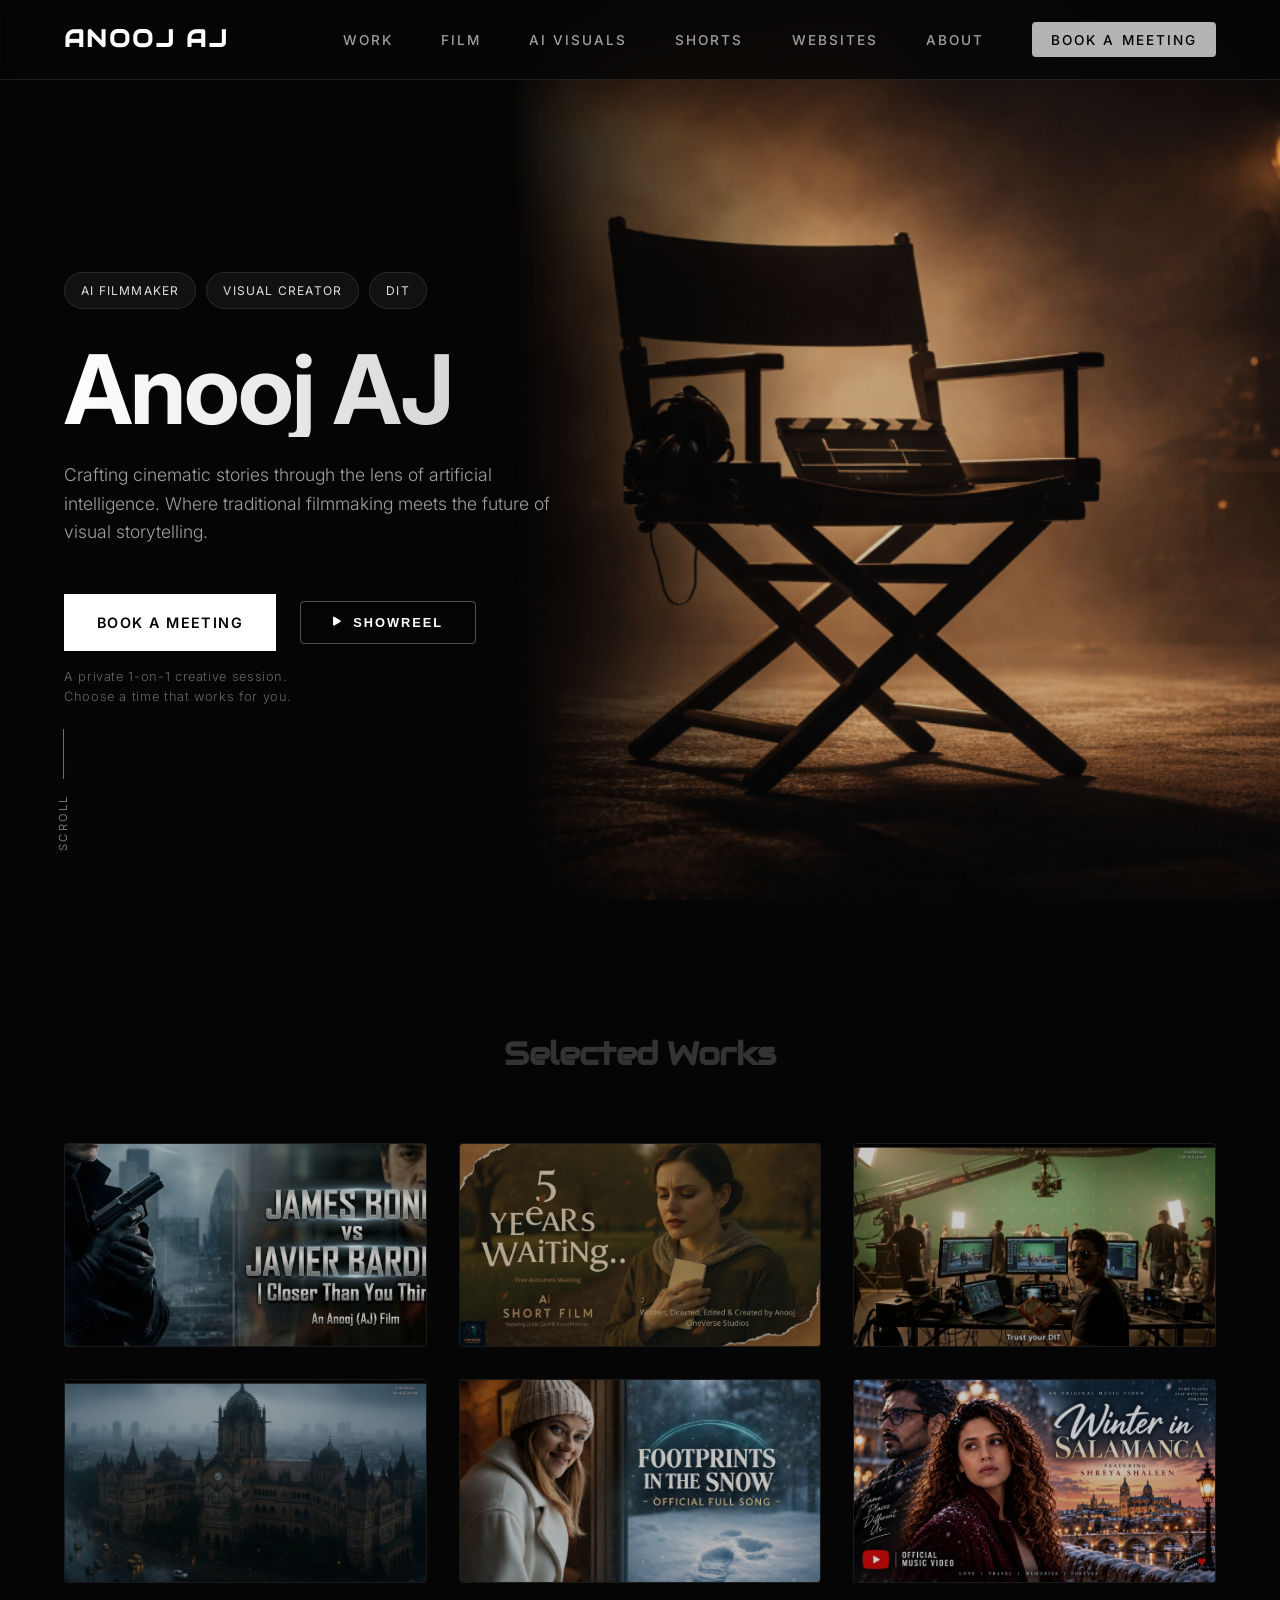
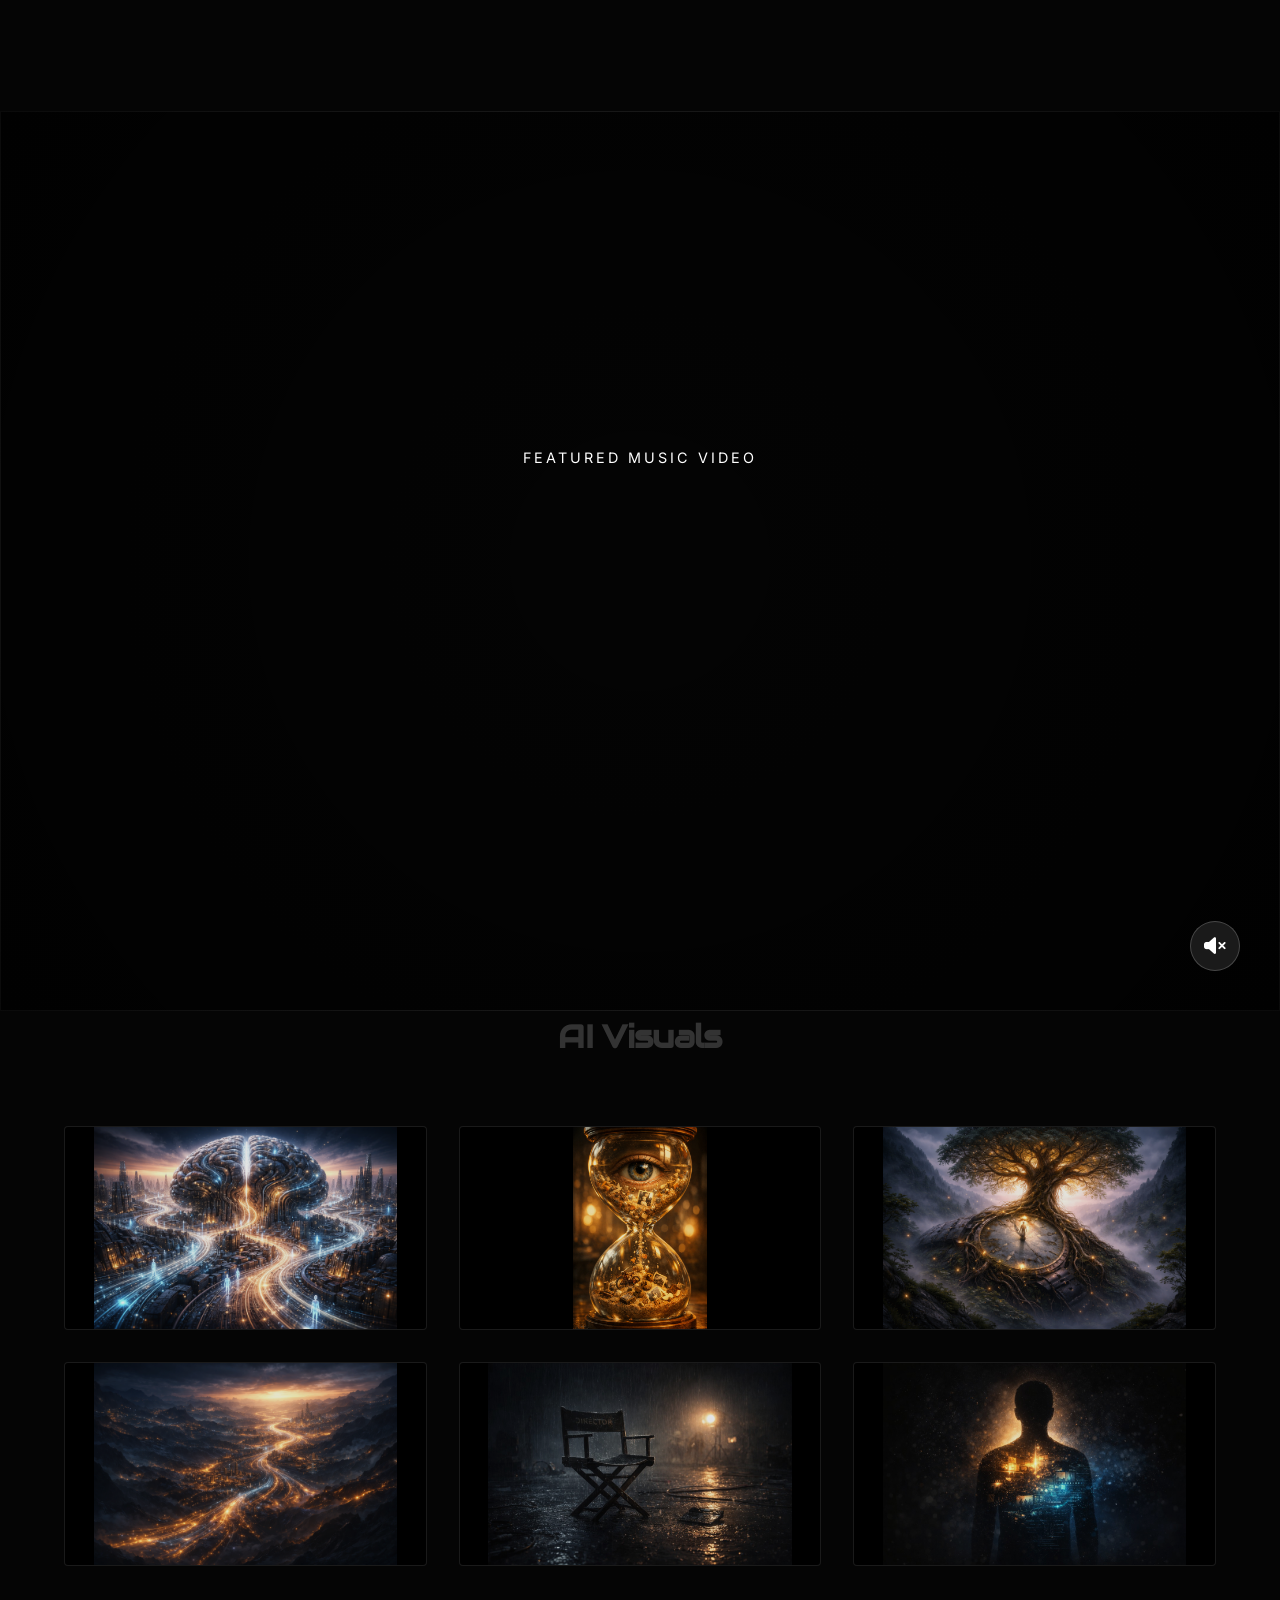
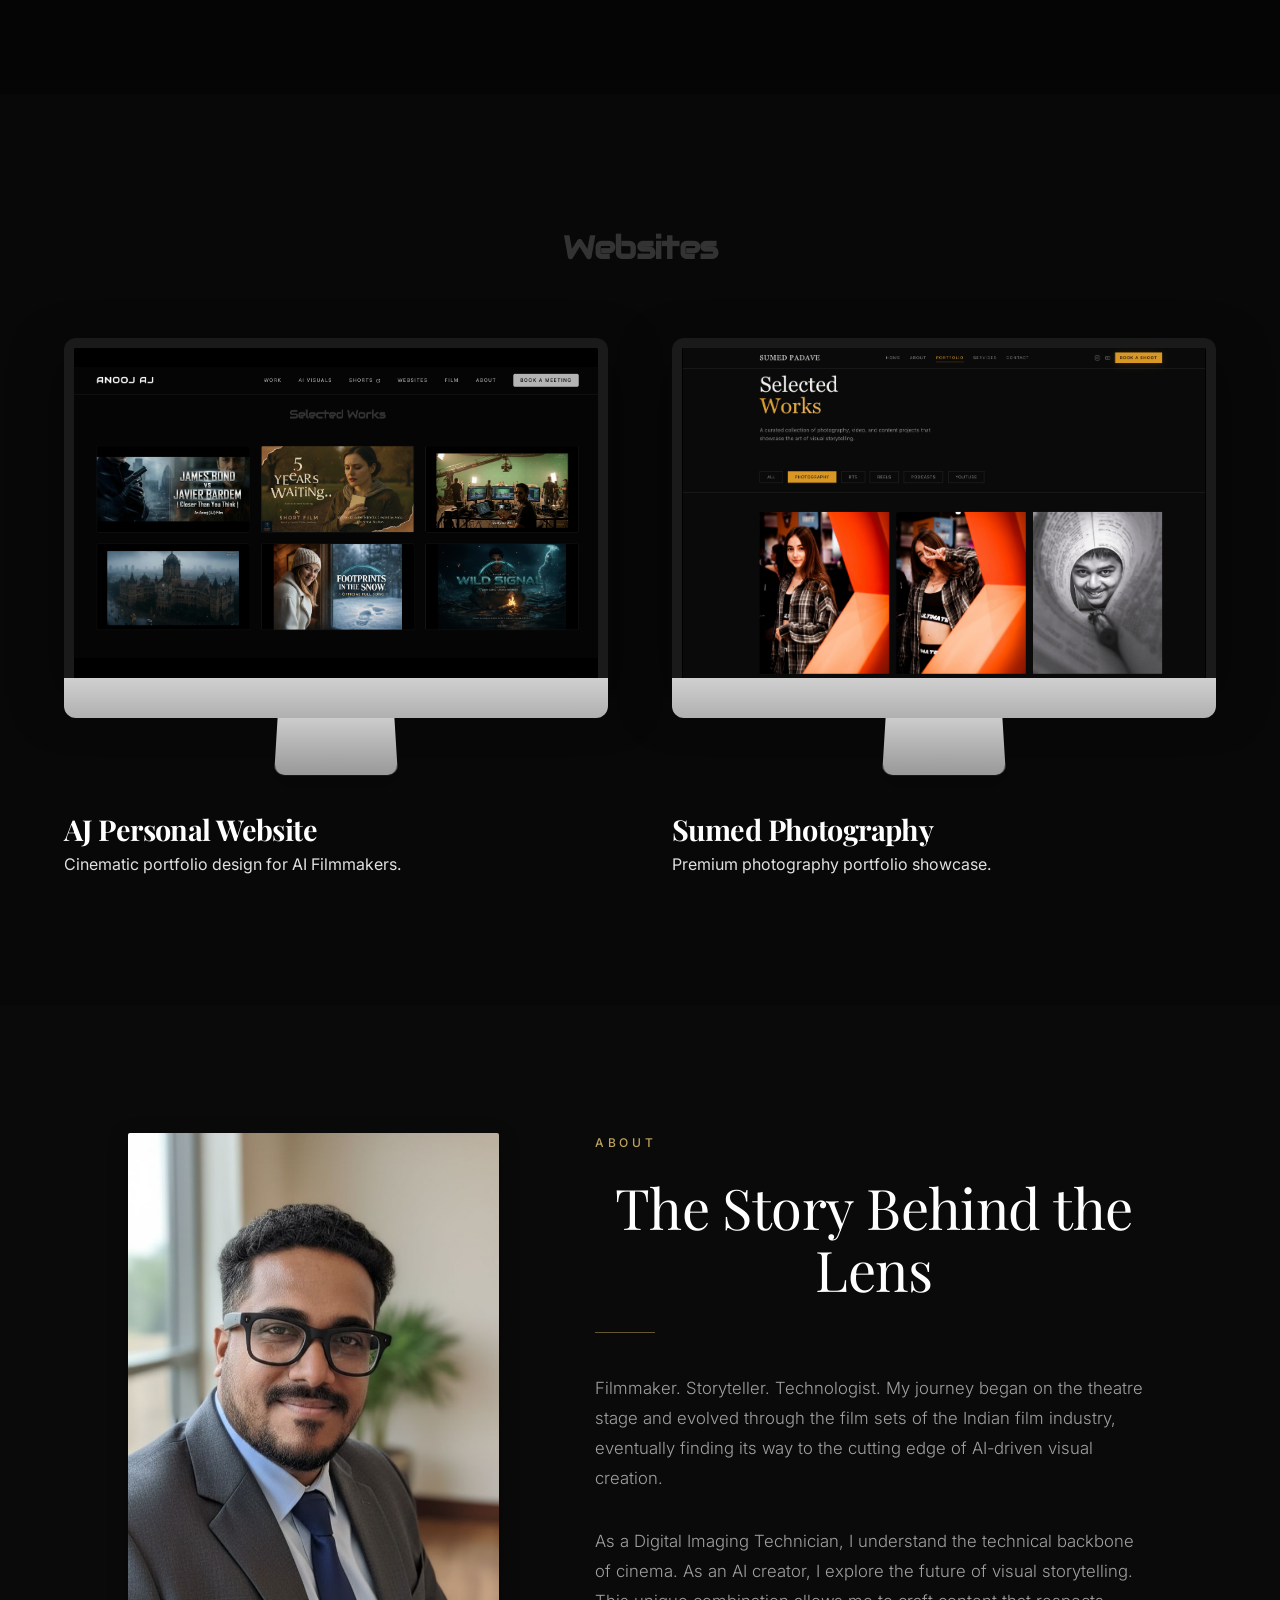
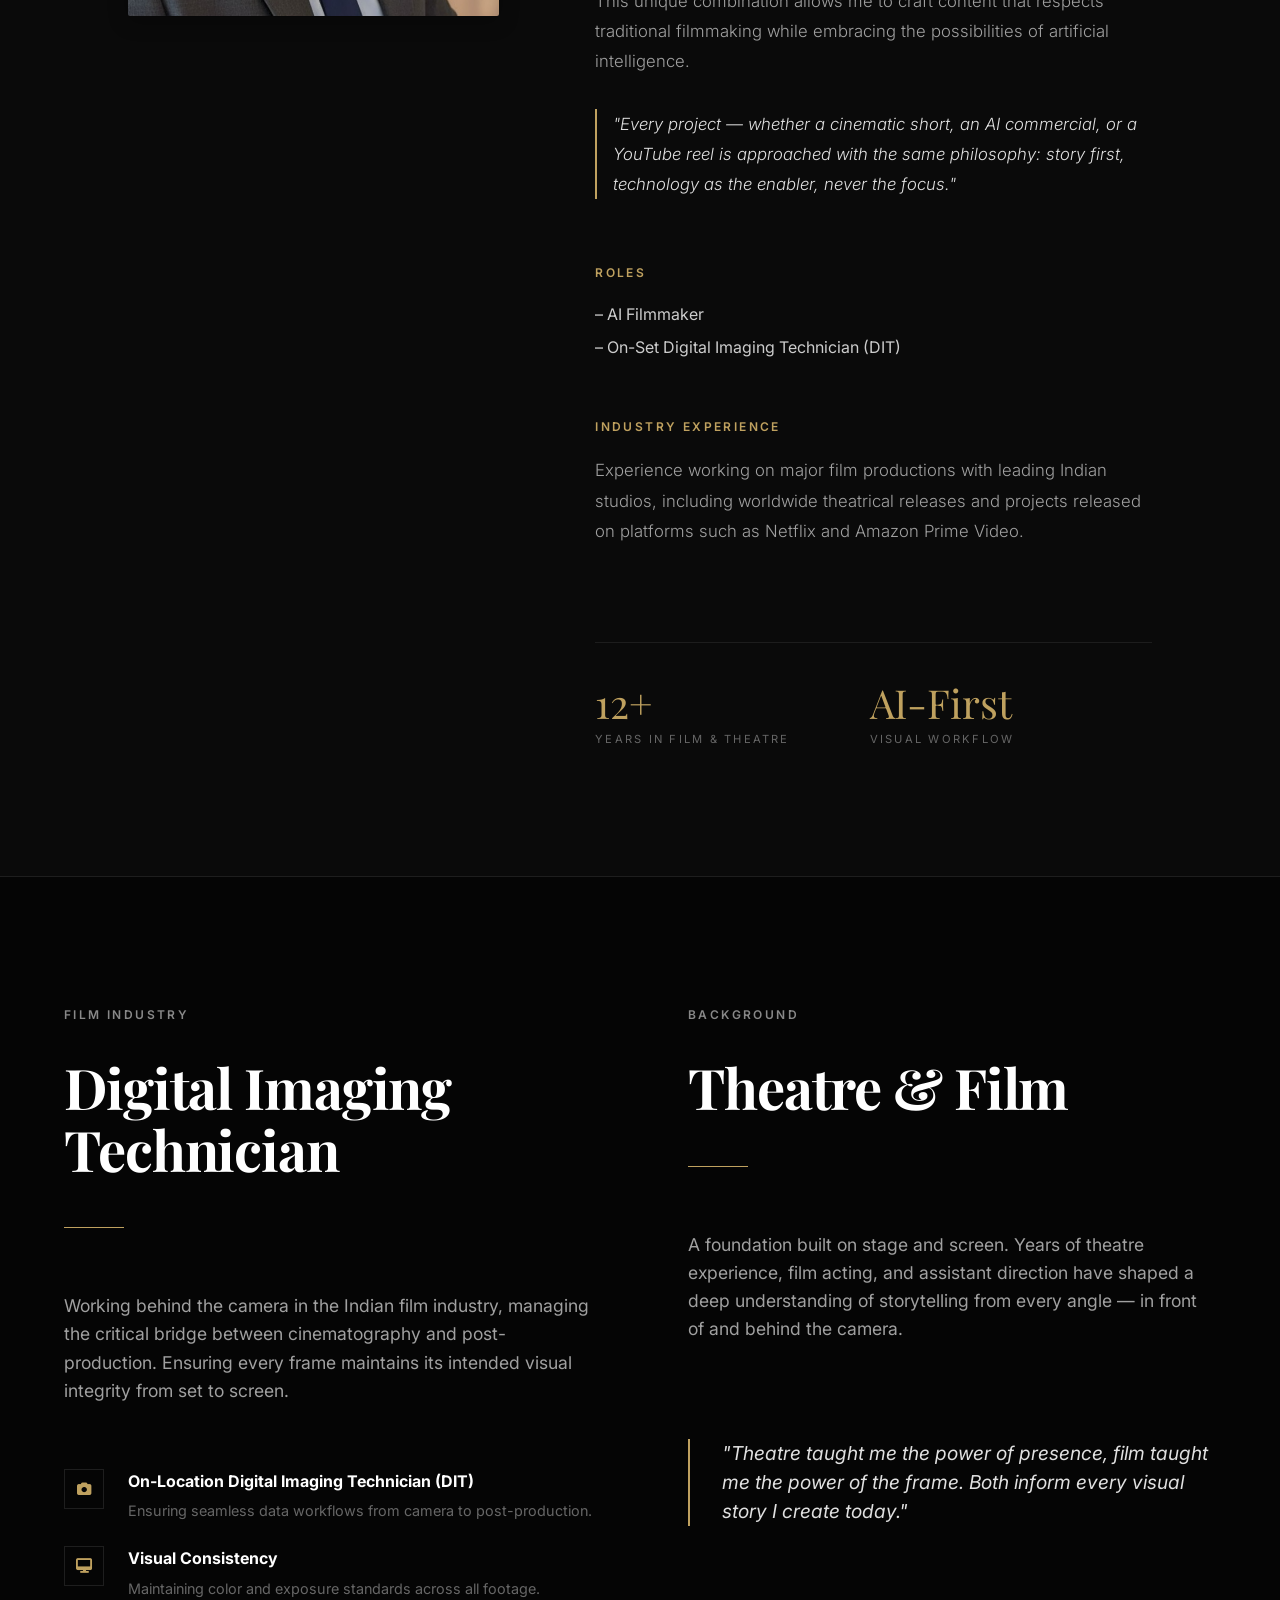
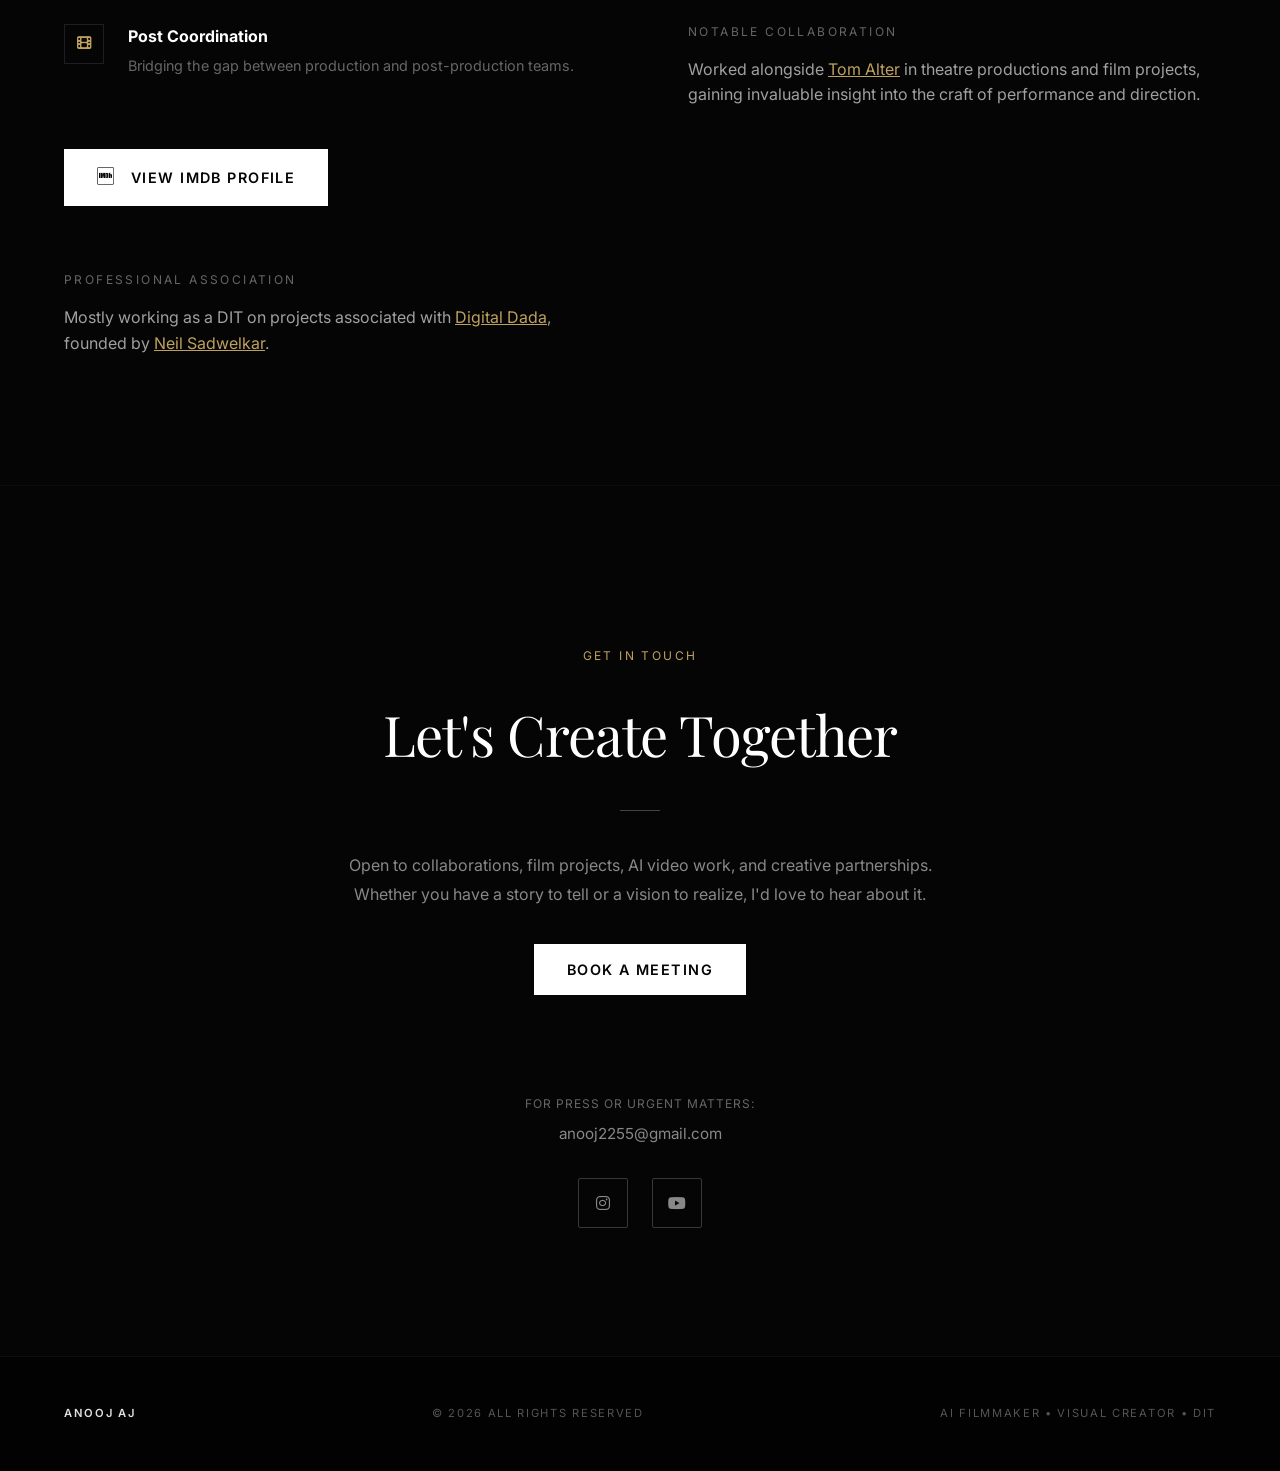
==== index.html @ bfff6eb6 "Update Selected Works: replace Wild Signal with Winter in Salamanca" ====
<!DOCTYPE html>
<html lang="en">

<head>
    <meta charset="UTF-8">
    <meta name="viewport" content="width=device-width, initial-scale=1.0">
    <title>Anooj AJ | AI Filmmaker & Visual Creator</title>
    <link rel="stylesheet" href="styles.css">
    <link rel="stylesheet" href="https://cdnjs.cloudflare.com/ajax/libs/font-awesome/6.4.0/css/all.min.css">
</head>

<body>

    <!-- Showreel Modal -->
    <div id="showreelModal" class="modal">
        <div class="modal-content">
            <button id="closeShowreel" class="close-modal"><i class="fas fa-times"></i> <span>Close
                    Showreel</span></button>
            <video id="showreelVideo" controls>
                <source src="Videos/showreel.mp4" type="video/mp4">
                Your browser does not support the video tag.
            </video>
        </div>
    </div>

    <!-- Footprints Project Modal -->
    <div id="projectModal" class="modal project-modal">
        <div class="modal-content project-content">
            <button id="closeProject" class="close-modal"><i class="fas fa-times"></i> Close</button>

            <div class="project-header">
                <span class="project-category">Music Video</span>
                <h2 class="project-title">Footprints in the Snow</h2>
                <div class="project-separator"></div>
            </div>

            <div class="project-media">
                <!-- Using image as placeholder for video per request design, or embed iframe if preferred. Using image + link for now -->
                <img src="images/footprints_snow.png" alt="Footprints in the Snow Scene" class="project-hero-img">
                <div class="play-overlay">
                    <!-- Visual cue only -->
                </div>
            </div>

            <div class="project-links">
                <a href="https://youtu.be/uBWm4JyG2CA?si=OTSIVcRlmGqZB-nl" target="_blank" class="watch-link">
                    Watch Full Song <i class="fas fa-external-link-alt"></i>
                </a>
            </div>
        </div>
    </div>

    <!-- AI Visuals Lightbox Modal -->
    <div id="lightboxModal" class="modal lightbox-modal">
        <button id="closeLightbox" class="close-modal type-lightbox"><i class="fas fa-times"></i> Close</button>
        <div class="modal-content lightbox-content">
            <img id="lightboxImage" src="" alt="Full Screen Visual">
            <div class="lightbox-caption">
                <h3 id="lightboxTitle"></h3>
                <p id="lightboxTagline"></p>
            </div>
        </div>
    </div>

    <!-- Calendar Modal -->
    <div id="calendarModal" class="modal calendar-modal-custom">
        <button id="closeCalendar" class="close-modal"><i class="fas fa-times"></i></button>
        <div class="modal-content">
            <div class="booking-card">
                <header class="booking-header">
                    <h1>Secure Your Slot</h1>
                    <p>Private 1-on-1 Creative Session</p>
                </header>

                <div class="calendar-wrapper-custom">
                    <div class="calendar-controls">
                        <button class="nav-btn" id="prevMonth"><i class="fas fa-chevron-left"></i></button>
                        <span class="current-month" id="monthDisplay">January 2026</span>
                        <button class="nav-btn" id="nextMonth"><i class="fas fa-chevron-right"></i></button>
                    </div>

                    <div class="calendar-grid-custom" id="calendarGrid">
                        <!-- Weekdays -->
                        <div class="weekday">Mo</div>
                        <div class="weekday">Tu</div>
                        <div class="weekday">We</div>
                        <div class="weekday">Th</div>
                        <div class="weekday">Fr</div>
                        <div class="weekday">Sa</div>
                        <div class="weekday">Su</div>
                        <!-- Days injected by JS -->
                    </div>
                </div>

                <div class="time-slots-section" id="timeSlotsSection" style="display: none;">
                    <span class="section-label" id="selectedDateLabel">Select Time</span>
                    <div class="time-grid" id="timeGrid">
                        <!-- Time slots injected by JS -->
                    </div>
                </div>

                <div class="user-info-section" id="userInfoSection" style="display: none;">
                    <span class="section-label">Your Details</span>
                    <div class="input-group">
                        <input type="text" id="userName" placeholder="Your Name" required>
                    </div>
                    <div class="input-group">
                        <input type="email" id="userEmail" placeholder="your@email.com" required>
                    </div>
                </div>

                <div class="booking-action-container">
                    <button class="btn btn-primary btn-book" id="bookBtn" disabled>Confirm Booking</button>
                </div>
            </div>
        </div>
    </div>

    <nav class="navbar">
        <div class="container nav-container">
            <a href="#" class="logo">Anooj AJ</a>

            <!-- Hamburger Menu Button -->
            <button class="mobile-menu-btn" id="menuToggle" aria-label="Toggle Menu">
                <span class="bar"></span>
                <span class="bar"></span>
                <span class="bar"></span>
            </button>

            <ul class="nav-links">
                <li><a href="#work">Work</a></li>
                <li><a href="#film">Film</a></li>
                <li><a href="#ai-visuals">AI Visuals</a></li>
                <li><a href="https://www.youtube.com/@CineVerseStudiosAI/shorts" target="_blank">Shorts</a></li>
                <li><a href="#websites">Websites</a></li>
                <li><a href="#about">About</a></li>
                <li><a href="#" class="nav-btn-cta open-calendar-btn">Book a Meeting</a></li>
            </ul>
        </div>
    </nav>

    <!-- Hero Section -->
    <header class="hero">
        <div class="hero-bg">
            <img src="images/hero_chair.png" alt="Director Chair Cinematic Background">
        </div>

        <div class="hero-content">
            <div class="hero-subtitle-badges">
                <span class="badge">AI Filmmaker</span>
                <span class="badge">Visual Creator</span>
                <span class="badge">DIT</span>
            </div>
            <h1>Anooj AJ</h1>
            <p class="hero-desc">
                Crafting cinematic stories through the lens of artificial intelligence. Where traditional filmmaking
                meets the future of visual storytelling.
            </p>
            <div class="hero-btns">
                <a href="#" class="btn btn-primary open-calendar-btn">Book a
                    Meeting</a>
                <button id="openShowreel" class="btn btn-secondary">
                    <i class="fas fa-play" style="margin-right: 10px; font-size: 0.8em;"></i> Showreel
                </button>
            </div>
            <p class="booking-helper-text"
                style="color: #666; font-size: 0.8rem; margin-top: 1rem; letter-spacing: 0.05em; font-weight: 300;">
                A private 1-on-1 creative session.<br>
                Choose a time that works for you.
            </p>
        </div>

        <div class="scroll-indicator">
            <span class="scroll-text">Scroll</span>
            <div class="scroll-line"></div>
        </div>
    </header>

    <!-- Work Grid -->
    <section id="work" class="work-section">
        <h2 class="section-title">Selected Works</h2>
        <div class="work-grid">

            <!-- 1. Closer Than You Think -->
            <a href="https://youtu.be/R3n2qB_zrmk?si=YvZLu5_EpXFwoEv1" target="_blank" class="grid-item">
                <img src="images/bond_short_film.png" alt="James Bond vs Javier Bardem">
                <div class="grid-overlay">
                    <i class="fas fa-play fa-2x"></i>
                    <p class="grid-tagline">"A rivalry closer than fiction."</p>
                </div>
            </a>

            <!-- 2. 5 Years Waiting -->
            <a href="https://youtu.be/TOqY8mjYrAI?si=lHnMb8kwEkUnXzoS" target="_blank" class="grid-item">
                <img src="images/five_autumns.jpg" alt="5 Years Waiting">
                <div class="grid-overlay">
                    <i class="fas fa-play fa-2x"></i>
                    <p class="grid-tagline">"Some letters arrive too late."</p>
                </div>
            </a>

            <!-- 3. Trust Your DIT -->
            <a href="https://youtu.be/1Nnyn8UItF8?si=SJRx9yOaDsI9TfzB" target="_blank" class="grid-item">
                <img src="images/dit_awareness.png" alt="Trust Your DIT">
                <div class="grid-overlay">
                    <i class="fas fa-play fa-2x"></i>
                    <p class="grid-tagline">"Where every frame is trusted."</p>
                </div>
            </a>

            <!-- 4. Mumbai Monsoon -->
            <a href="https://youtu.be/c0WUopuC9hA?si=8CZUg_1Ba8T7Bhla" target="_blank" class="grid-item">
                <img src="images/mumbai_monsoon.png" alt="Mumbai Monsoon">
                <div class="grid-overlay">
                    <i class="fas fa-play fa-2x"></i>
                    <p class="grid-tagline">"A city that breathes cinema."</p>
                </div>
            </a>

            <!-- 5. Footprints in the Snow -->
            <a href="https://youtu.be/uBWm4JyG2CA?si=zDPwQgaXnJgGZ0bp" target="_blank" class="grid-item">
                <img src="images/footprints_snow.png" alt="Footprints in the Snow">
                <div class="grid-overlay">
                    <i class="fas fa-play fa-2x"></i>
                    <p class="grid-tagline">"Every step leaves a memory."</p>
                </div>
            </a>

            <!-- 6. Winter in Salamanca -->
            <a href="https://youtu.be/gxr7YxcSzsc?si=rDpOYxlLlaGkEPwh" target="_blank" class="grid-item">
                <img src="images/New_Winter%20In%20salamanca_Project.png" alt="Winter in Salamanca">
                <div class="grid-overlay">
                    <i class="fas fa-play fa-2x"></i>
                    <p class="grid-tagline">"Some places stay with you forever."</p>
                </div>
            </a>

        </div>
        </div>
    </section>

    <!-- Film Section -->
    <section id="film" class="film-section">
        <video autoplay muted playsinline class="film-bg-video" id="filmBgVideo">
            <source src="Videos/footprints.mp4" type="video/mp4">
        </video>
        <div class="film-overlay"></div>

        <!-- Continue Button for 10s Pause -->
        <button id="videoContinueBtn" class="video-continue-btn">
            Click to Continue <i class="fas fa-play" style="margin-left: 10px;"></i>
        </button>

        <!-- Full Section Clickable Link -->
        <a href="https://youtu.be/uBWm4JyG2CA?si=NEEuZLUuv4FbaDie" target="_blank" class="film-click-overlay"
            id="filmClickOverlay" aria-label="Watch Full Song"></a>

        <!-- Audio Toggle Button -->
        <button id="filmAudioToggle" class="video-audio-toggle" aria-label="Toggle Audio">
            <i class="fas fa-volume-mute"></i>
        </button>

        <div class="container film-content">
            <span class="film-subtitle">Featured Music Video</span>
            <h2>Footprints in the Snow</h2>
            <a href="https://youtu.be/uBWm4JyG2CA?si=NEEuZLUuv4FbaDie" target="_blank" class="btn btn-primary">
                <i class="fas fa-external-link-alt" style="margin-right: 10px;"></i> Watch Full Song
            </a>
        </div>
    </section>

    <!-- AI Visuals Section -->
    <section id="ai-visuals" class="work-section" style="padding-top: 0;">
        <h2 class="section-title">AI Visuals</h2>
        <div class="work-grid">
            <div class="grid-item ai-visual-item" data-src="images/AI VISUALS /01-ai-visual.jpg"
                data-title="Neural Dreams" data-tagline="Where thought becomes a city.">
                <img src="images/AI VISUALS /01-ai-visual.jpg" alt="AI Visual Art 1">
                <div class="ai-overlay">
                    <h3>Neural Dreams</h3>
                    <p>Where thought becomes a city.</p>
                </div>
            </div>
            <div class="grid-item ai-visual-item" data-src="images/AI VISUALS /02-ai-visual.jpg"
                data-title="Synthetic Horizons" data-tagline="Time is always watching.">
                <img src="images/AI VISUALS /02-ai-visual.jpg" alt="AI Visual Art 2">
                <div class="ai-overlay">
                    <h3>Synthetic Horizons</h3>
                    <p>Time is always watching.</p>
                </div>
            </div>
            <div class="grid-item ai-visual-item" data-src="images/AI VISUALS /03-ai-visual.jpg" data-title="Cyber Noir"
                data-tagline="Roots deeper than time.">
                <img src="images/AI VISUALS /03-ai-visual.jpg" alt="AI Visual Art 3">
                <div class="ai-overlay">
                    <h3>Cyber Noir</h3>
                    <p>Roots deeper than time.</p>
                </div>
            </div>
            <div class="grid-item ai-visual-item" data-src="images/AI VISUALS /04-ai-visual.jpg"
                data-title="Algorithmic Soul" data-tagline="Every journey leaves light behind.">
                <img src="images/AI VISUALS /04-ai-visual.jpg" alt="AI Visual Art 4">
                <div class="ai-overlay">
                    <h3>Algorithmic Soul</h3>
                    <p>Every journey leaves light behind.</p>
                </div>
            </div>
            <div class="grid-item ai-visual-item" data-src="images/AI VISUALS /05-ai-visual.jpg"
                data-title="Between Takes" data-tagline="Not abandoned — just waiting.">
                <img src="images/AI VISUALS /05-ai-visual.jpg" alt="AI Visual Art 5">
                <div class="ai-overlay">
                    <h3>Between Takes</h3>
                    <p>Not abandoned — just waiting.</p>
                </div>
            </div>
            <div class="grid-item ai-visual-item" data-src="images/AI VISUALS /06-ai-visual.jpg"
                data-title="Where Stories Are Born" data-tagline="Where human emotion meets artificial intelligence.">
                <img src="images/AI VISUALS /06-ai-visual.jpg" alt="AI Visual Art 6">
                <div class="ai-overlay">
                    <h3>Where Stories Are Born</h3>
                    <p>Where human emotion meets artificial intelligence.</p>
                </div>
            </div>
        </div>
    </section>

    <!-- Websites Section -->
    <section id="websites" class="websites-section">
        <h2 class="section-title">Websites</h2>
        <div class="container websites-container">
            <!-- Website 1: AJ Personal Website -->
            <div class="website-card">
                <div class="imac-wrapper">
                    <div class="imac-screen">
                        <div class="imac-content-slider" id="slider1">
                            <div class="imac-slide"><img src="images/Website/AJ personal Website/AJ Hero.png"
                                    alt="AJ Personal Hero"></div>
                            <div class="imac-slide"><img src="images/Website/AJ personal Website/Aj Selected works.png"
                                    alt="AJ Personal Works"></div>
                            <div class="imac-slide"><img src="images/Website/AJ personal Website/AJ About.png"
                                    alt="AJ Personal About"></div>
                            <div class="imac-slide"><img src="images/Website/AJ personal Website/ AJ Book a Metting.png"
                                    alt="AJ Personal Booking"></div>
                        </div>
                    </div>
                    <div class="imac-chin">
                        <div class="apple-logo"></div>
                    </div>
                    <div class="imac-stand"></div>
                </div>
                <div class="website-info">
                    <h3>AJ Personal Website</h3>
                    <p>Cinematic portfolio design for AI Filmmakers.</p>
                </div>
            </div>

            <!-- Website 2: Sumed Photography -->
            <div class="website-card">
                <div class="imac-wrapper">
                    <div class="imac-screen">
                        <div class="imac-content-slider" id="slider2">
                            <div class="imac-slide"><img src="images/Website/Sumed Photography /Hero.png"
                                    alt="Sumed Photography Hero"></div>
                            <div class="imac-slide"><img src="images/Website/Sumed Photography /work.png"
                                    alt="Sumed Photography Work"></div>
                            <div class="imac-slide"><img src="images/Website/Sumed Photography /About .png"
                                    alt="Sumed Photography About"></div>
                            <div class="imac-slide"><img src="images/Website/Sumed Photography /Contact.png"
                                    alt="Sumed Photography Contact"></div>
                        </div>
                    </div>
                    <div class="imac-chin">
                        <div class="apple-logo"></div>
                    </div>
                    <div class="imac-stand"></div>
                </div>
                <div class="website-info">
                    <h3>Sumed Photography</h3>
                    <p>Premium photography portfolio showcase.</p>
                </div>
            </div>
        </div>
    </section>

    <!-- About Section -->
    <!-- About Section -->
    <section id="about" class="about-section">
        <div class="container about-container">
            <div class="about-image-wrapper">
                <img src="images/profile_final.png" alt="Anooj AJ Profile" class="about-image">
            </div>
            <div class="about-text">
                <span class="section-subtitle">About</span>
                <h2 class="section-title">The Story Behind the Lens</h2>
                <div class="section-separator"></div>

                <p>
                    Filmmaker. Storyteller. Technologist. My journey began on the theatre stage and evolved through
                    the film sets of the Indian film industry, eventually finding its way to the cutting edge of
                    AI-driven
                    visual creation.
                </p>
                <p>
                    As a Digital Imaging Technician, I understand the technical backbone of cinema. As an AI creator, I
                    explore the future of visual storytelling. This unique combination allows me to craft content that
                    respects traditional filmmaking while embracing the possibilities of artificial intelligence.
                </p>
                <p style="color: #e0e0e0; font-style: italic; border-left: 2px solid #bfa15f; padding-left: 1rem;">
                    "Every project — whether a cinematic short, an AI commercial, or a YouTube reel is approached
                    with the same philosophy: story first, technology as the enabler, never the focus."
                </p>

                <div class="about-details-grid">
                    <div class="detail-block">
                        <h3 class="detail-label">Roles</h3>
                        <ul class="detail-list">
                            <li>– AI Filmmaker</li>
                            <li>– <a href="https://www.imdb.com/name/nm9593430/" target="_blank"
                                    class="role-link">On-Set Digital Imaging Technician (DIT)</a></li>
                        </ul>
                    </div>

                    <div class="detail-block">
                        <h3 class="detail-label">Industry Experience</h3>
                        <p class="detail-desc">
                            Experience working on major film productions with leading Indian studios, including
                            worldwide
                            theatrical releases and projects released on platforms such as Netflix and Amazon Prime
                            Video.
                        </p>
                    </div>
                </div>

                <div class="about-stats">
                    <div class="stat-item">
                        <span class="stat-number">12+</span>
                        <span class="stat-label">Years in Film & Theatre</span>
                    </div>
                    <div class="stat-item">
                        <span class="stat-number">AI-First</span>
                        <span class="stat-label">Visual Workflow</span>
                    </div>
                </div>

            </div>
        </div>
    </section>

    <!-- Experience / Film Industry Section -->
    <section id="experience" class="experience-section">
        <div class="container">
            <div class="experience-grid">
                <!-- Column 1: DIT Work -->
                <div class="experience-column animate-up">
                    <span class="column-label">Film Industry</span>
                    <h2 class="column-title">Digital Imaging Technician</h2>
                    <div class="column-separator"></div>

                    <p class="column-desc">
                        Working behind the camera in the Indian film industry, managing the critical bridge between
                        cinematography and post-production. Ensuring every frame maintains its intended visual integrity
                        from set to screen.
                    </p>

                    <div class="features-list">
                        <div class="feature-item">
                            <div class="feature-icon"><i class="fas fa-camera"></i></div>
                            <div class="feature-text">
                                <h4>On-Location Digital Imaging Technician (DIT)</h4>
                                <p>Ensuring seamless data workflows from camera to post-production.</p>
                            </div>
                        </div>
                        <div class="feature-item">
                            <div class="feature-icon"><i class="fas fa-desktop"></i></div>
                            <div class="feature-text">
                                <h4>Visual Consistency</h4>
                                <p>Maintaining color and exposure standards across all footage.</p>
                            </div>
                        </div>
                        <div class="feature-item">
                            <div class="feature-icon"><i class="fas fa-film"></i></div>
                            <div class="feature-text">
                                <h4>Post Coordination</h4>
                                <p>Bridging the gap between production and post-production teams.</p>
                            </div>
                        </div>
                    </div>

                    <div class="collaboration-block" style="margin-top: 1rem;">
                        <a href="https://www.imdb.com/name/nm9593430/" target="_blank" class="btn btn-primary"
                            style="display: inline-block;">
                            <i class="fab fa-imdb" style="margin-right: 10px; font-size: 1.2rem;"></i> View IMDb Profile
                        </a>
                    </div>

                    <div class="collaboration-block" style="margin-top: 2rem;">
                        <span class="collaboration-label">Professional Association</span>
                        <p class="collaboration-text">
                            Mostly working as a DIT on projects associated with <a href="https://digitaldada.in"
                                target="_blank" style="color: #bfa15f; text-decoration: underline;">Digital Dada</a>,
                            founded by
                            <a href="https://sadwelkar.com/neil.htm" target="_blank"
                                style="color: #bfa15f; text-decoration: underline;">Neil Sadwelkar</a>.
                        </p>
                    </div>
                </div>

                <!-- Column 2: Background -->
                <div class="experience-column animate-up" style="animation-delay: 0.2s;">
                    <span class="column-label">Background</span>
                    <h2 class="column-title">Theatre & Film</h2>
                    <div class="column-separator"></div>

                    <p class="column-desc">
                        A foundation built on stage and screen. Years of theatre experience, film acting, and assistant
                        direction have shaped a deep understanding of storytelling from every angle — in front of and
                        behind the camera.
                    </p>

                    <div class="quote-block" style="margin: 2rem 0;">
                        "Theatre taught me the power of presence, film taught me the power of the frame. Both inform
                        every
                        visual story I create today."
                    </div>

                    <div class="collaboration-block">
                        <span class="collaboration-label">Notable Collaboration</span>
                        <p class="collaboration-text">
                            Worked alongside <a href="https://en.wikipedia.org/wiki/Tom_Alter" target="_blank"
                                style="color: #bfa15f; text-decoration: underline;">Tom Alter</a> in theatre productions
                            and film projects, gaining invaluable insight into the craft of performance and direction.
                        </p>
                    </div>
                </div>
            </div>
        </div>
    </section>

    <!-- Contact / Booking Section (Fixed) -->
    <section id="contact" class="contact-section">
        <div class="container contact-container">
            <span class="contact-subtitle">Get In Touch</span>
            <h2 class="contact-title">Let's Create Together</h2>
            <div class="contact-separator"></div>

            <p class="contact-text">
                Open to collaborations, film projects, AI video work, and creative partnerships.
                Whether you have a story to tell or a vision to realize, I'd love to hear about it.
            </p>

            <!-- Embedded Google Calendar -->
            <!-- Embedded Google Calendar -->
            <div class="booking-button-wrapper" style="margin-bottom: 2rem;">
                <a href="#" class="btn btn-primary open-calendar-btn">Book a Meeting</a>
            </div>

            <div class="contact-info-block" style="margin-top: 5rem;">
                <p class="secondary-label">For press or urgent matters:</p>
                <a href="mailto:anooj2255@gmail.com" class="contact-email secondary-email">
                    anooj2255@gmail.com
                </a>

                <div class="contact-socials">
                    <a href="https://www.instagram.com/ajkrish1111/" target="_blank" class="social-box"><i
                            class="fab fa-instagram"></i></a>
                    <a href="https://www.youtube.com/@CineVerseStudiosAI" target="_blank" class="social-box"><i
                            class="fab fa-youtube"></i></a>
                </div>
            </div>
        </div>
    </section>

    <!-- Footer -->
    <footer class="main-footer">
        <div class="container footer-content">
            <div class="footer-left">
                <span class="footer-brand">Anooj AJ</span>
            </div>
            <div class="footer-center">
                <span>© 2026 ALL RIGHTS RESERVED</span>
            </div>
            <div class="footer-right">
                <span>AI FILMMAKER • VISUAL CREATOR • DIT</span>
            </div>
        </div>
    </footer>

    <script src="script.js"></script>
</body>

</html>
---- styles.css ----
@import url('https://fonts.googleapis.com/css2?family=Audiowide&family=Inter:wght@300;400;600&family=Playfair+Display:ital,wght@0,400;0,700;1,400&display=swap');

:root {
    --bg-color: #050505;
    --text-color: #e0e0e0;
    --accent-color: #ffffff;
    --glass-bg: rgba(255, 255, 255, 0.05);
    --glass-border: rgba(255, 255, 255, 0.1);
    --nav-height: 80px;
}

* {
    margin: 0;
    padding: 0;
    box-sizing: border-box;
}

body {
    background-color: var(--bg-color);
    color: var(--text-color);
    font-family: 'Inter', sans-serif;
    line-height: 1.6;
    overflow-x: hidden;
}

/* Typography */
h1,
h2,
h3,
.logo {
    font-family: 'Inter', sans-serif;
    /* Modern clean look */
    letter-spacing: -0.02em;
}

a {
    text-decoration: none;
    color: inherit;
    transition: all 0.3s ease;
}

/* Navigation */
.navbar {
    position: fixed;
    top: 0;
    width: 100%;
    height: var(--nav-height);
    background: rgba(5, 5, 5, 0.8);
    backdrop-filter: blur(10px);
    z-index: 1000;
    display: flex;
    align-items: center;
    border-bottom: 1px solid var(--glass-border);
}

.container {
    width: 90%;
    max-width: 1400px;
    /* Wider container for cinematic feel */
    margin: 0 auto;
    display: flex;
    justify-content: space-between;
    align-items: center;
}

.logo {
    font-size: 1.5rem;
    font-weight: 700;
    color: var(--accent-color);
    font-family: 'Audiowide', cursive;
    /* Tech/Sci-fi feel */
    text-transform: uppercase;
    letter-spacing: 0.1em;
}

.nav-links {
    display: flex;
    list-style: none;
    gap: 3rem;
}

.nav-links li {
    list-style: none;
}

.nav-links li a {
    font-size: 0.85rem;
    text-transform: uppercase;
    letter-spacing: 0.15em;
    opacity: 0.7;
    position: relative;
    font-weight: 500;
}

.nav-links li a:hover {
    opacity: 1;
    color: var(--accent-color);
}

.nav-links li a::after {
    content: '';
    position: absolute;
    width: 0;
    height: 1px;
    bottom: -5px;
    left: 0;
    background-color: var(--accent-color);
    transition: width 0.3s ease;
}

.nav-links li a:hover::after {
    width: 100%;
}

/* Hide mobile menu button on desktop */
.mobile-menu-btn {
    display: none;
}

/* Hero Section */
.hero {
    height: 100vh;
    position: relative;
    display: flex;
    align-items: center;
    justify-content: flex-start;
    /* Align left */
    overflow: hidden;
    padding-top: var(--nav-height);
}

.hero-bg {
    position: absolute;
    top: 0;
    right: 0;
    width: 60%;
    /* Occupy right side primarily */
    height: 100%;
    z-index: -1;
    pointer-events: none;
}

.hero-bg img {
    width: 100%;
    height: 100%;
    object-fit: cover;
    object-position: center;
    mask-image: linear-gradient(to left, black 60%, transparent 100%);
    -webkit-mask-image: linear-gradient(to left, black 60%, transparent 100%);
    opacity: 0.8;
}

.hero-content {
    width: 90%;
    max-width: 1400px;
    margin: 0 auto;
    position: relative;
    z-index: 10;
}

.hero-subtitle-badges {
    display: flex;
    gap: 10px;
    margin-bottom: 2rem;
    flex-wrap: wrap;
}

.badge {
    background: var(--glass-bg);
    border: 1px solid var(--glass-border);
    padding: 0.5rem 1rem;
    border-radius: 50px;
    font-size: 0.75rem;
    text-transform: uppercase;
    letter-spacing: 0.1em;
    backdrop-filter: blur(5px);
}

.hero-content h1 {
    font-size: 6rem;
    line-height: 1;
    margin-bottom: 1.5rem;
    font-weight: 700;
    background: linear-gradient(to right, #ffffff, #888888);
    -webkit-background-clip: text;
    background-clip: text;
    -webkit-text-fill-color: transparent;
}

.hero-desc {
    max-width: 500px;
    font-size: 1.1rem;
    color: #a0a0a0;
    margin-bottom: 3rem;
    font-weight: 300;
}

.hero-btns {
    display: flex;
    gap: 1.5rem;
    align-items: center;
}

.btn {
    padding: 1rem 2rem;
    border-radius: 0;
    /* Sharp edges for pro feel */
    font-size: 0.9rem;
    text-transform: uppercase;
    letter-spacing: 0.1em;
    font-weight: 600;
    cursor: pointer;
    transition: all 0.3s ease;
    border: 1px solid transparent;
}

.btn-primary {
    background: var(--accent-color);
    color: var(--bg-color);
    border-color: var(--accent-color);
}

.btn-primary:hover {
    background: transparent;
    color: var(--accent-color);
}

.btn-link {
    background: transparent;
    color: var(--text-color);
    border: 1px solid var(--glass-border);
}

.btn-link:hover {
    border-color: var(--accent-color);
    background: var(--glass-bg);
}

/* Animations */
@keyframes fadeInUp {
    from {
        opacity: 0;
        transform: translateY(20px);
    }

    to {
        opacity: 1;
        transform: translateY(0);
    }
}

.hero-content>* {
    opacity: 0;
    animation: fadeInUp 0.8s ease forwards;
}

.hero-subtitle-badges {
    animation-delay: 0.2s;
}

.hero-content h1 {
    animation-delay: 0.4s;
}

.hero-desc {
    animation-delay: 0.6s;
}

.hero-btns {
    animation-delay: 0.8s;
}

/* Entrance Animations */
.animate-up {
    opacity: 0;
    animation: fadeInUp 0.8s ease forwards;
}

/* Scroll Indicator */
.scroll-indicator {
    position: absolute;
    bottom: 40px;
    left: 5%;
    /* Align with content */
    display: flex;
    align-items: center;
    gap: 1rem;
    opacity: 0.5;
    transform: rotate(-90deg);
    transform-origin: left;
}

.scroll-line {
    width: 50px;
    height: 1px;
    background: var(--text-color);
}

.scroll-text {
    font-size: 0.7rem;
    text-transform: uppercase;
    letter-spacing: 0.2em;
}

/* Work / Shorts Section */
.work-section {
    padding: 8rem 0;
    background: var(--bg-color);
}

.section-title {
    font-size: 2rem;
    margin-bottom: 4rem;
    font-family: 'Audiowide', cursive;
    text-align: center;
    color: #333;
    /* Subtle background text effect could go here */
}

.work-grid {
    display: grid;
    grid-template-columns: repeat(3, 1fr);
    /* 3 columns for cinematic feel */
    gap: 2rem;
    padding: 0 5%;
}

.grid-item {
    position: relative;
    aspect-ratio: 16/9;
    overflow: hidden;
    border-radius: 4px;
    cursor: pointer;
    border: 1px solid var(--glass-border);
    background-color: #000;
    /* Dark background */
}

.grid-item img {
    width: 100%;
    height: 100%;
    object-fit: cover;
    /* Change to cover for a fuller 'full-size' zoom feel */
    transition: transform 1.2s cubic-bezier(0.2, 1, 0.3, 1), filter 0.8s ease;
    filter: grayscale(20%) brightness(0.8);
}

.grid-item:hover img {
    transform: scale(1.15);
    /* More dramatic zoom */
    filter: grayscale(0%) brightness(1.1);
}

.grid-overlay {
    /* Add overlay on hover */
    position: absolute;
    top: 0;
    left: 0;
    width: 100%;
    height: 100%;
    background: rgba(0, 0, 0, 0.4);
    opacity: 0;
    transition: opacity 0.3s ease;
    display: flex;
    flex-direction: column;
    align-items: center;
    justify-content: center;
    text-align: center;
    padding: 1rem;
}

.grid-tagline {
    font-family: 'Playfair Display', serif;
    font-size: 1.1rem;
    color: #fff;
    margin-top: 1rem;
    opacity: 0;
    transform: translateY(20px);
    transition: all 0.5s ease 0.1s;
    font-style: italic;
    text-shadow: 0 2px 4px rgba(0, 0, 0, 0.8);
}

.grid-item:hover .grid-tagline {
    opacity: 1;
    transform: translateY(0);
}

.grid-item:hover .grid-overlay {
    opacity: 1;
}

/* Modal */
.modal {
    visibility: hidden;
    opacity: 0;
    position: fixed;
    z-index: 2000;
    left: 0;
    top: 0;
    width: 100%;
    height: 100%;
    overflow: hidden;
    background-color: rgba(0, 0, 0, 0.95);
    backdrop-filter: blur(15px);
    transition: opacity 0.3s ease, visibility 0.3s ease;
}

.modal.active {
    visibility: visible;
    opacity: 1;
}

/* Modal Content - Premium Styling */
.modal-content {
    position: relative;
    width: 100%;
    max-width: 720px;
    height: auto;
    max-height: 90vh;
    margin: auto;
    top: 50%;
    transform: translateY(-50%);
    background: #0a0a0a;
    border: 1px solid #333;
    padding: 0;
    /* Removed large padding for video focus */
    border-radius: 12px;
    box-shadow: 0 25px 50px -12px rgba(0, 0, 0, 0.5);
    display: flex;
    flex-direction: column;
    overflow: hidden;
}

#showreelModal .modal-content {
    max-width: 1000px;
    /* Larger for film showreel */
    background: transparent;
    border: none;
}

/* Close Calendar Button */
#closeCalendar {
    position: absolute;
    top: 30px;
    right: 30px;
    font-size: 1.5rem;
    z-index: 2001;
    background: none;
    border: none;
    color: white;
    cursor: pointer;
    transition: color 0.3s;
}

#closeCalendar:hover {
    color: #d4af37;
}

.close-modal {
    position: absolute;
    top: 30px;
    right: 30px;
    background: rgba(15, 15, 15, 0.8);
    border: 1px solid rgba(255, 255, 255, 0.2);
    color: white;
    padding: 12px 24px;
    border-radius: 50px;
    cursor: pointer;
    z-index: 9999;
    /* Higher to stay above everything */
    font-size: 0.85rem;
    text-transform: uppercase;
    letter-spacing: 0.1em;
    font-weight: 600;
    display: flex !important;
    align-items: center;
    gap: 10px;
    transition: all 0.3s cubic-bezier(0.4, 0, 0.2, 1);
    backdrop-filter: blur(15px);
    -webkit-backdrop-filter: blur(15px);
    box-shadow: 0 4px 20px rgba(0, 0, 0, 0.4);
}

.close-modal:hover {
    background: #fff;
    color: #000;
    border-color: #fff;
    transform: translateY(-2px);
}

/* Mobile Responsiveness for Modal */
@media (max-width: 768px) {
    .modal-content {
        max-width: 100%;
        width: 100%;
        height: 100%;
        /* Full height on mobile */
        border-radius: 0;
        padding: 0;
        /* Remove padding to maximize iframe space */
        border: none;
        top: 0;
        transform: none;
        margin: 0;
    }

    #closeCalendar,
    .close-modal {
        top: 20px;
        right: 20px;
        padding: 10px 18px;
        font-size: 0.75rem;
        background: rgba(0, 0, 0, 0.9);
        border: 1px solid rgba(255, 255, 255, 0.3);
    }

    .close-modal span {
        display: none;
    }

    .close-modal {
        padding: 12px;
        border-radius: 50%;
        width: 44px;
        height: 44px;
        justify-content: center;
    }
}


.close-modal:hover {
    color: var(--accent-color);
}

video {
    width: 100%;
    height: auto;
    border: 1px solid #333;
    box-shadow: 0 0 50px rgba(0, 0, 0, 0.5);
}

/* Responsive */
@media (max-width: 768px) {
    /* Legacy rule removed to allow modern mobile menu */
    /* .nav-links {
        display: none;
    } */

    .hero-content h1 {
        font-size: 3.5rem;
    }

    .hero-bg {
        width: 100%;
        opacity: 0.3;
    }

    .work-grid {
        grid-template-columns: 1fr;
    }
}

/* Project Styling (New) */
.project-modal .modal-content {
    background: transparent;
    box-shadow: none;
    text-align: left;
    max-width: 900px;
}

.project-header {
    margin-bottom: 2rem;
}

.project-category {
    font-size: 0.75rem;
    letter-spacing: 2px;
    text-transform: uppercase;
    color: #bfa15f;
    /* Gold/accent color from reference */
    display: block;
    margin-bottom: 0.5rem;
    font-weight: 600;
}

.project-title {
    font-family: 'Playfair Display', serif;
    font-size: 3rem;
    color: white;
    font-weight: 400;
    margin: 0 0 1rem 0;
    line-height: 1.2;
}

.project-separator {
    width: 60px;
    height: 2px;
    background: #444;
    margin-top: 1rem;
}

.project-media {
    width: 100%;
    aspect-ratio: 16/9;
    position: relative;
    border: 1px solid #222;
    margin-bottom: 2rem;
    overflow: hidden;
}

.project-hero-img {
    width: 100%;
    height: 100%;
    object-fit: cover;
    display: block;
}

.project-links {
    margin-top: 1rem;
}

.watch-link {
    font-size: 0.8rem;
    text-transform: uppercase;
    letter-spacing: 1px;
    color: #bfa15f;
    border-bottom: 1px solid #bfa15f;
    padding-bottom: 2px;
}

.watch-link:hover {
    color: white;
    border-color: white;
}

/* Film Section */
.film-section {
    position: relative;
    height: 100vh;
    display: flex;
    align-items: center;
    justify-content: center;
    overflow: hidden;
    text-align: center;
}

.film-bg-video {
    position: absolute;
    top: 0;
    left: 0;
    width: 100%;
    height: 100%;
    object-fit: cover;
    z-index: -1;
}

.video-continue-btn {
    position: absolute;
    top: 50%;
    left: 50%;
    transform: translate(-50%, -50%);
    z-index: 100;
    padding: 1.2rem 2.5rem;
    background: var(--accent-color);
    color: var(--bg-color);
    border: none;
    cursor: pointer;
    font-size: 1.1rem;
    text-transform: uppercase;
    letter-spacing: 0.2em;
    font-weight: 700;
    display: none;
    /* Hidden by default */
    transition: all 0.3s cubic-bezier(0.4, 0, 0.2, 1);
    box-shadow: 0 10px 30px rgba(0, 0, 0, 0.5);
    border-radius: 4px;
}

.video-continue-btn:hover {
    background: #fff;
    color: #000;
    transform: translate(-50%, -50%) scale(1.05);
    box-shadow: 0 15px 40px rgba(0, 0, 0, 0.7);
}

@media (max-width: 768px) {
    .video-continue-btn {
        padding: 1rem 1.8rem;
        font-size: 0.9rem;
        width: 80%;
        max-width: 300px;
    }
}

.film-overlay {
    position: absolute;
    top: 0;
    left: 0;
    width: 100%;
    height: 100%;
    background: rgba(0, 0, 0, 0.5);
    /* Darken video */
    background: radial-gradient(circle, rgba(0, 0, 0, 0.2) 0%, rgba(0, 0, 0, 0.8) 100%);
    z-index: 0;
}

.film-content {
    position: relative;
    z-index: 2;
    display: flex;
    flex-direction: column;
    align-items: center;
}

.film-subtitle {
    font-size: 0.9rem;
    text-transform: uppercase;
    letter-spacing: 3px;
    color: var(--accent-color);
    margin-bottom: 1rem;
    animation: fadeUp 1s ease-out forwards;
}

.film-content h2 {
    font-size: 4rem;
    margin-bottom: 2rem;
    color: white;
    font-weight: 700;
    text-shadow: 0 4px 10px rgba(0, 0, 0, 0.5);
    animation: fadeUp 1s ease-out 0.2s forwards;
    opacity: 0;
}

.film-content .btn {
    animation: fadeUp 1s ease-out 0.4s forwards;
    opacity: 0;
}

@media (max-width: 768px) {
    .film-content h2 {
        font-size: 2.5rem;
    }
}

/* Film Click Overlay */
.film-click-overlay {
    position: absolute;
    top: 0;
    left: 0;
    width: 100%;
    height: 100%;
    z-index: 1;
    /* Above background/overlay */
    cursor: pointer;
}

/* Ensure content is laid out correctly with new layering */
.film-content {
    position: relative;
    z-index: 2;
    pointer-events: none;
    /* Text clicks pass through to big link */
}

.film-content .btn {
    pointer-events: auto;
    /* Button remains clickable separately */
}

/* About Section - Refined Based on User Screenshot */
.about-section {
    padding: 8rem 0;
    background: #0a0a0a;
    color: #cccccc;
}

.about-container {
    display: grid;
    grid-template-columns: 0.8fr 1.2fr;
    gap: 6rem;
    align-items: start;
    max-width: 1200px;
    margin: 0 auto;
    padding: 0 4rem;
    /* More horizontal breathing room */
}

/* Image - Full Height Feel */
.about-image-wrapper {
    width: 100%;
    position: sticky;
    top: 100px;
}

.about-image {
    width: 100%;
    border-radius: 2px;
    display: block;
    box-shadow: 0 5px 20px rgba(0, 0, 0, 0.3);
    /* Subtle lift */
}

/* Typography & Content */
.about-text .section-subtitle {
    font-family: 'Inter', sans-serif;
    font-size: 0.75rem;
    /* Slightly larger for clarity */
    letter-spacing: 0.3em;
    /* Wider tracking for elegance */
    text-transform: uppercase;
    color: #bfa15f;
    display: block;
    margin-bottom: 1.5rem;
    font-weight: 500;
}

.about-text .section-title {
    font-family: 'Playfair Display', serif;
    font-size: 3.5rem;
    /* Larger, more authoritative */
    color: #ffffff;
    font-weight: 400;
    margin-bottom: 2rem;
    line-height: 1.1;
    letter-spacing: -0.01em;
}

.section-separator {
    width: 60px;
    height: 1px;
    background: rgba(191, 161, 95, 0.5);
    /* Gold tint */
    margin-bottom: 2.5rem;
}

.about-text p {
    font-family: 'Inter', sans-serif;
    font-size: 1.05rem;
    /* Comfortable body size */
    line-height: 1.8;
    /* Relaxed reading */
    color: #a0a0a0;
    margin-bottom: 2rem;
    max-width: 700px;
    font-weight: 300;
    /* Lighter weight for modern feel */
}

/* Details Grid: Roles & Experience */
.about-details-grid {
    margin-top: 4rem;
    margin-bottom: 4rem;
    display: grid;
    gap: 3rem;
}

.detail-block {
    margin-bottom: 0;
}

.detail-label {
    font-family: 'Inter', sans-serif;
    font-size: 0.75rem;
    letter-spacing: 0.2em;
    text-transform: uppercase;
    color: #bfa15f;
    margin-bottom: 1.2rem;
    font-weight: 600;
}

.detail-list {
    list-style: none;
    color: #cccccc;
    font-size: 1rem;
    line-height: 1.6;
}

.detail-list li {
    margin-bottom: 0.5rem;
}

.role-link {
    color: inherit;
    text-decoration: none;
    transition: color 0.3s ease;
    border-bottom: 1px solid transparent;
}

.role-link:hover {
    color: #bfa15f;
    border-bottom: 1px solid #bfa15f;
}

.detail-desc {
    color: #888;
    font-size: 0.95rem;
    line-height: 1.7;
    margin-bottom: 0;
}

/* Stats */
.about-stats {
    display: flex;
    gap: 5rem;
    border-top: 1px solid rgba(255, 255, 255, 0.08);
    padding-top: 2.5rem;
}

.stat-item {
    display: flex;
    flex-direction: column;
}

.stat-number {
    font-family: 'Playfair Display', serif;
    font-size: 2.5rem;
    color: #bfa15f;
    margin-bottom: 0.5rem;
    line-height: 1;
}

.stat-label {
    font-family: 'Inter', sans-serif;
    font-size: 0.7rem;
    letter-spacing: 0.2em;
    text-transform: uppercase;
    color: #666;
    line-height: 1.5;
}

@media (max-width: 1024px) {
    .about-container {
        grid-template-columns: 1fr;
        gap: 4rem;
        padding: 0 2rem;
    }

    .about-image-wrapper {
        position: relative;
        top: 0;
        max-width: 500px;
        margin: 0 auto;
    }

    .about-text {
        text-align: left;
    }

    .about-text .section-title {
        font-size: 2.5rem;
    }
}

@media (max-width: 768px) {
    .about-container {
        grid-template-columns: 1fr;
        text-align: center;
    }

    .about-image-wrapper {
        margin: 0 auto 3rem auto;
    }

    .section-title {
        text-align: center !important;
    }
}

/* Contact Section */
.contact-section {
    padding: 10rem 0 8rem 0;
    background: #050505;
    text-align: center;
    position: relative;
    border-top: 1px solid rgba(255, 255, 255, 0.03);
}

.contact-container {
    max-width: 800px;
    margin: 0 auto;
    display: flex;
    flex-direction: column;
    align-items: center;
}

.contact-subtitle {
    font-family: 'Inter', sans-serif;
    font-size: 0.75rem;
    letter-spacing: 0.2em;
    text-transform: uppercase;
    color: #bfa15f;
    margin-bottom: 1.5rem;
}

.contact-title {
    font-family: 'Playfair Display', serif;
    font-size: 3.5rem;
    color: white;
    font-weight: 400;
    margin-bottom: 2rem;
}

.contact-separator {
    width: 40px;
    height: 1px;
    background: #444;
    margin-bottom: 2.5rem;
}

.contact-text {
    font-family: 'Inter', sans-serif;
    font-size: 1rem;
    color: #888;
    line-height: 1.8;
    margin-bottom: 3rem;
    max-width: 600px;
}

.contact-email {
    font-family: 'Inter', sans-serif;
    font-size: 1.1rem;
    color: #e0e0e0;
    text-decoration: none;
    display: flex;
    align-items: center;
    gap: 10px;
    margin-bottom: 3rem;
    transition: color 0.3s ease;
}

.contact-email:hover {
    color: #bfa15f;
}

.contact-socials {
    display: flex;
    gap: 1.5rem;
}

.social-box {
    width: 50px;
    height: 50px;
    border: 1px solid rgba(255, 255, 255, 0.2);
    display: flex;
    align-items: center;
    justify-content: center;
    color: #888;
    transition: all 0.3s ease;
    border-radius: 2px;
}

.social-box:hover {
    border-color: #bfa15f;
    color: #bfa15f;
}

/* Main Footer */
.main-footer {
    padding: 3rem 0;
    background: #020202;
    /* Slightly darker than contact */
    border-top: 1px solid rgba(255, 255, 255, 0.05);
    font-family: 'Inter', sans-serif;
    font-size: 0.7rem;
    letter-spacing: 0.15em;
    text-transform: uppercase;
    color: #555;
}

.footer-content {
    display: flex;
    justify-content: space-between;
    align-items: center;
}

.footer-brand {
    color: #e0e0e0;
    font-weight: 600;
}

@media (max-width: 768px) {
    .contact-title {
        font-size: 2.5rem;
    }

    .footer-content {
        flex-direction: column;
        gap: 1.5rem;
        text-align: center;
    }
}

/* Navigation CTA */
.nav-btn-cta {
    background: white;
    color: black !important;
    padding: 0.6rem 1.2rem;
    border-radius: 4px;
    font-weight: 600;
    transition: all 0.3s ease;
}

.nav-btn-cta:hover {
    background: #bfa15f;
    color: white !important;
}

/* Hero Secondary Button */
.btn-secondary {
    padding: 0.8rem 2rem;
    background: transparent;
    color: white;
    text-transform: uppercase;
    letter-spacing: 2px;
    border: 1px solid rgba(255, 255, 255, 0.3);
    font-size: 0.8rem;
    border-radius: 4px;
    cursor: pointer;
    transition: all 0.3s ease;
    text-decoration: none;
    display: inline-flex;
    align-items: center;
    justify-content: center;
}

.btn-secondary:hover {
    background: rgba(255, 255, 255, 0.1);
    border-color: white;
}



.contact-info-block {
    display: flex;
    flex-direction: column;
    align-items: center;
}

/* Secondary Email Styling */
.secondary-label {
    font-family: 'Inter', sans-serif;
    font-size: 0.75rem;
    color: #666;
    margin-bottom: 0.5rem;
    text-transform: uppercase;
    letter-spacing: 1px;
}

.secondary-email {
    font-size: 0.95rem;
    /* Smaller than before */
    color: #888;
    /* Softer color */
    margin-bottom: 2rem !important;
}

.secondary-email:hover {
    color: #e0e0e0;
}

/* AI Visuals Interaction */
.ai-visual-item {
    position: relative;
    cursor: pointer;
    overflow: hidden;
    background-color: #000 !important;
    /* Force dark background */
    display: flex;
    align-items: center;
    justify-content: center;
    aspect-ratio: 16/9;
    /* Keep grid cells uniform */
}

.ai-visual-item img {
    transition: transform 1.2s cubic-bezier(0.2, 1, 0.3, 1), filter 0.8s ease;
    width: 100%;
    height: 100%;
    object-fit: contain;
    /* Show full image without cropping */
    display: block;
    filter: brightness(0.9);
}

.ai-visual-item:hover img {
    transform: scale(1.15);
    /* Significant zoom for 'full-size' feel */
    filter: brightness(1.1);
}

.ai-overlay {
    position: absolute;
    top: 0;
    left: 0;
    width: 100%;
    height: 100%;
    background: linear-gradient(to top, rgba(0, 0, 0, 0.8), rgba(0, 0, 0, 0.2));
    opacity: 0;
    transition: opacity 0.4s ease;
    display: flex;
    flex-direction: column;
    justify-content: flex-end;
    padding: 2rem;
    pointer-events: none;
}

.ai-visual-item:hover .ai-overlay {
    opacity: 1;
}

.ai-overlay h3 {
    font-size: 1.5rem;
    font-family: 'Playfair Display', serif;
    margin-bottom: 0.5rem;
    transform: translateY(20px);
    transition: transform 0.4s ease 0.1s;
    color: #fff;
    text-shadow: 0 2px 4px rgba(0, 0, 0, 0.5);
}

.ai-visual-item:hover .ai-overlay h3 {
    transform: translateY(0);
}

.ai-overlay p {
    font-size: 0.9rem;
    color: #ccc;
    transform: translateY(20px);
    transition: transform 0.4s ease 0.2s;
    text-shadow: 0 2px 4px rgba(0, 0, 0, 0.5);
}

.ai-visual-item:hover .ai-overlay p {
    transform: translateY(0);
}

/* Lightbox Modal */
.lightbox-modal {
    background-color: rgba(0, 0, 0, 0.98);
}

.lightbox-content {
    width: 100%;
    height: 90vh;
    display: flex;
    flex-direction: column;
    align-items: center;
    justify-content: center;
    background: transparent;
    box-shadow: none;
    pointer-events: none;
}

#lightboxImage {
    max-width: 90vw;
    max-height: 70vh;
    width: auto;
    height: auto;
    object-fit: contain;
    border: none;
    pointer-events: auto;
    box-shadow: 0 0 50px rgba(0, 0, 0, 0.5);
}

.lightbox-caption {
    margin-top: 1.5rem;
    text-align: center;
    pointer-events: auto;
}

#lightboxTitle {
    font-family: 'Playfair Display', serif;
    font-size: 2rem;
    margin-bottom: 0.5rem;
    color: #fff;
}

#lightboxTagline {
    font-family: 'Inter', sans-serif;
    font-size: 1rem;
    color: #888;
    text-transform: uppercase;
    letter-spacing: 2px;
}

.close-modal.type-lightbox {
    top: 2rem;
    right: 3rem;
    position: fixed;
    z-index: 2001;
}

/* Websites Section - Grid Layout */
.websites-section {
    padding: 8rem 0;
    background: #080808;
    overflow: hidden;
}

.websites-container {
    display: grid;
    grid-template-columns: repeat(2, 1fr);
    gap: 4rem;
    align-items: start;
}

.website-card {
    display: flex;
    flex-direction: column;
    gap: 2rem;
}

.imac-wrapper {
    width: 100%;
    perspective: 1000px;
    transition: transform 0.5s ease;
}

.imac-wrapper:hover {
    transform: translateY(-10px);
}

.imac-screen {
    width: 100%;
    aspect-ratio: 16/10;
    background: #000;
    border-radius: 12px 12px 0 0;
    border: 10px solid #1a1a1a;
    border-bottom: none;
    overflow: hidden;
    position: relative;
    box-shadow: 0 20px 50px rgba(0, 0, 0, 0.5);
}

.imac-content-slider {
    width: 100%;
    height: 100%;
    position: relative;
    background: #111;
}

.imac-slide {
    display: none;
    width: 100%;
    height: 100%;
}

.imac-slide img {
    width: 100%;
    height: 100%;
    object-fit: contain;
    /* Changed from cover to prevent cropping */
    background-color: #000;
    /* Dark background to frame vertical images */
    display: block;
}

.imac-chin {
    width: 100%;
    height: 40px;
    background: linear-gradient(to bottom, #d0d0d0, #b0b0b0);
    border-radius: 0 0 12px 12px;
    display: flex;
    justify-content: center;
    align-items: center;
    position: relative;
    z-index: 2;
}

.imac-logo {
    color: #555;
    font-size: 1.2rem;
}

.imac-stand {
    width: 120px;
    height: 60px;
    background: linear-gradient(to bottom, #cfcfcf, #999);
    margin: 0 auto;
    transform: perspective(500px) rotateX(20deg);
    border-radius: 0 0 10px 10px;
    margin-top: -4px;
    position: relative;
    z-index: 1;
    box-shadow: 0 10px 20px rgba(0, 0, 0, 0.3);
}

.website-info {
    text-align: left;
}

.website-subtitle {
    display: block;
    color: #bfa15f;
    /* Gold accent */
    font-size: 0.8rem;
    text-transform: uppercase;
    letter-spacing: 2px;
    margin-bottom: 0.5rem;
    font-weight: 600;
}

.website-info h3 {
    font-family: 'Playfair Display', serif;
    font-size: 1.8rem;
    color: #fff;
    margin: 0;
}



.websites-header {
    margin-bottom: 4rem;
}

.websites-header .section-title {
    text-align: left;
    font-size: 3rem;
}

.websites-header .section-separator {
    margin: 1rem 0 3rem 0;
    width: 60px;
}

/* --- Mobile Responsiveness --- */
@media (max-width: 768px) {
    .container {
        flex-direction: column !important;
        align-items: center !important;
        text-align: center;
        width: 100% !important;
        padding: 0 1.5rem !important;
    }

    /* Navigation Fixes */
    .navbar .container {
        flex-direction: row !important;
        justify-content: space-between !important;
    }

    .nav-links {
        position: fixed;
        top: 0;
        right: -100%;
        width: 100%;
        height: 100vh;
        background: rgba(0, 0, 0, 1);
        flex-direction: column;
        justify-content: center;
        align-items: center;
        transition: 0.5s cubic-bezier(0.4, 0, 0.2, 1);
        z-index: 9999;
        gap: 2.5rem;
        padding: 2rem;
        backdrop-filter: blur(15px);
        visibility: hidden;
        opacity: 0;
        pointer-events: none;
        /* Prevent interaction when hidden */
    }

    .nav-links.active {
        right: 0;
        visibility: visible;
        opacity: 1;
        pointer-events: all;
    }

    .nav-links li {
        margin: 0;
    }

    .mobile-menu-btn {
        display: flex;
        flex-direction: column;
        gap: 6px;
        background: none;
        border: none;
        cursor: pointer;
        z-index: 1000;
        padding: 10px;
    }

    .mobile-menu-btn .bar {
        width: 25px;
        height: 2px;
        background-color: #fff;
        transition: 0.3s;
    }

    /* Burger animation */
    .mobile-menu-btn.active .bar:nth-child(1) {
        transform: translateY(8px) rotate(45deg);
    }

    .mobile-menu-btn.active .bar:nth-child(2) {
        opacity: 0;
    }

    .mobile-menu-btn.active .bar:nth-child(3) {
        transform: translateY(-8px) rotate(-45deg);
    }

    .nav-btn-cta {
        display: none !important;
    }

    .nav-links .nav-btn-cta {
        display: inline-block !important;
        margin-top: 1.5rem;
        width: 100%;
        max-width: 250px;
        text-align: center;
    }

    /* Hero Fixes */
    .hero {
        padding-top: 120px;
        min-height: auto;
        padding-bottom: 4rem;
        text-align: center;
    }

    .hero-content h1 {
        font-size: 3.2rem !important;
        line-height: 1.1;
    }

    .hero-desc {
        font-size: 1.1rem;
        max-width: 100%;
        margin: 1.5rem 0;
        padding: 0 10px;
    }

    .hero-subtitle-badges {
        justify-content: center;
        flex-wrap: wrap;
        gap: 0.5rem;
    }

    /* Grid Fixes */
    .work-grid {
        grid-template-columns: 1fr;
        gap: 3rem;
        padding: 0;
        width: 100%;
    }

    .grid-item {
        aspect-ratio: 16/10;
    }

    .ai-visual-item {
        aspect-ratio: 1/1;
    }

    .section-title {
        font-size: 2.5rem !important;
        text-align: center !important;
        margin-bottom: 2rem !important;
    }

    .section-separator {
        margin: 1rem auto 3rem auto !important;
    }

    /* Websites Section Fixes */
    .websites-section {
        padding: 6rem 5% !important;
    }

    .websites-container {
        grid-template-columns: 1fr !important;
        gap: 6rem !important;
        padding: 0 !important;
        width: 100% !important;
        margin: 0 auto;
    }

    .website-card {
        width: 100% !important;
        max-width: 500px;
        margin: 0 auto;
    }

    .imac-wrapper {
        width: 100% !important;
        max-width: 380px !important;
        /* Increased for better visibility */
        margin: 0 auto !important;
    }

    .imac-screen {
        border-width: 8px !important;
    }

    .imac-chin {
        height: 30px !important;
    }

    .imac-stand {
        width: 100px !important;
        height: 50px !important;
    }

    .website-info {
        text-align: center !important;
        padding: 0 1rem;
    }

    .website-info h3 {
        font-size: 1.8rem !important;
        margin-bottom: 0.5rem;
    }

    /* About Section Fixes */
    .about-container {
        gap: 3rem;
        padding: 0 1.5rem !important;
    }

    .about-image-wrapper {
        max-width: 280px;
        margin: 0 auto;
    }

    .about-stats {
        justify-content: center;
        gap: 2rem;
    }

    .detail-block {
        text-align: center;
    }

    .detail-list {
        display: inline-block;
        text-align: left;
    }

    /* Contact Section Fixes */
    .contact-container {
        padding: 4rem 1.5rem !important;
        text-align: center;
        width: 100%;
    }

    .contact-title {
        font-size: 2.5rem !important;
    }

    .booking-button-wrapper .btn-primary {
        width: 100%;
        padding: 1.2rem 1rem;
        font-size: 0.95rem;
        white-space: nowrap;
        /* Prevent text wrapping */
    }

    .contact-separator {
        margin: 1rem auto 2rem auto;
    }
}

/* Experience Section Styles */
.experience-section {
    padding: 8rem 0;
    background: #050505;
    border-top: 1px solid var(--glass-border);
}

.experience-grid {
    display: grid;
    grid-template-columns: 1fr 1fr;
    gap: 6rem;
    align-items: start;
}

.experience-column {
    display: flex;
    flex-direction: column;
    gap: 2rem;
}

.column-label {
    font-size: 0.75rem;
    text-transform: uppercase;
    letter-spacing: 0.2em;
    color: #888;
    font-weight: 600;
}

.column-title {
    font-size: 3.5rem;
    font-family: 'Playfair Display', serif;
    color: #fff;
    line-height: 1.1;
    margin-bottom: 1rem;
}

.column-separator {
    width: 60px;
    height: 1px;
    background: #bfa15f;
    margin-bottom: 2rem;
}

.column-desc {
    color: #a0a0a0;
    font-size: 1.1rem;
    line-height: 1.6;
    margin-bottom: 2rem;
}

.feature-item {
    display: flex;
    gap: 1.5rem;
    align-items: flex-start;
    margin-bottom: 1.5rem;
}

.feature-icon {
    width: 40px;
    height: 40px;
    border: 1px solid rgba(255, 255, 255, 0.1);
    display: flex;
    align-items: center;
    justify-content: center;
    color: #bfa15f;
    flex-shrink: 0;
    font-size: 0.9rem;
}

.feature-text h4 {
    font-size: 1rem;
    color: #fff;
    margin-bottom: 0.3rem;
}

.feature-text p {
    font-size: 0.9rem;
    color: #666;
}

.quote-block {
    border-left: 2px solid #bfa15f;
    padding-left: 2rem;
    font-style: italic;
    color: #e0e0e0;
    font-size: 1.2rem;
    line-height: 1.5;
}

.collaboration-block {
    margin-top: 2rem;
}

.collaboration-label {
    font-size: 0.75rem;
    text-transform: uppercase;
    letter-spacing: 0.2em;
    color: #666;
    margin-bottom: 1rem;
    display: block;
}

.collaboration-text {
    color: #a0a0a0;
}

@media (max-width: 992px) {
    .experience-grid {
        grid-template-columns: 1fr;
        gap: 4rem;
    }

    .column-title {
        font-size: 2.8rem;
    }
}

/* Video Audio Toggle */
.video-audio-toggle {
    position: absolute;
    bottom: 40px;
    right: 40px;
    width: 50px;
    height: 50px;
    border-radius: 50%;
    background: rgba(255, 255, 255, 0.1);
    backdrop-filter: blur(10px);
    border: 1px solid rgba(255, 255, 255, 0.2);
    color: white;
    cursor: pointer;
    display: flex;
    align-items: center;
    justify-content: center;
    font-size: 1.2rem;
    z-index: 10;
    transition: all 0.3s ease;
}

.video-audio-toggle:hover {
    background: rgba(255, 255, 255, 0.2);
    transform: scale(1.1);
}

.video-audio-toggle i {
    transition: transform 0.3s ease;
}

@media (max-width: 768px) {
    .video-audio-toggle {
        bottom: 20px;
        right: 20px;
        width: 40px;
        height: 40px;
        font-size: 1rem;
    }

    /* Optimize zoom effect for mobile */
    .ai-visual-item:hover img {
        transform: scale(1.08);
        /* Reduced zoom for mobile to prevent disorientation */
    }

    .ai-visual-item img {
        transition: transform 0.8s cubic-bezier(0.2, 1, 0.3, 1), filter 0.6s ease;
        /* Faster transition on mobile */
    }
}

/* Iframe Loading State */
#calendarModal iframe {
    opacity: 0;
    transition: opacity 0.5s ease-in-out;
}

#calendarModal iframe.loaded {
    opacity: 1;
}

/* Simple Spinner */
.modal-loader {
    border: 3px solid rgba(255, 255, 255, 0.1);
    border-radius: 50%;
    border-top: 3px solid #fff;
    width: 40px;
    height: 40px;
    animation: spin 1s linear infinite;
    position: absolute;
    top: 50%;
    left: 50%;
    transform: translate(-50%, -50%);
    z-index: -1;
    /* Behind iframe */
}

@keyframes spin {
    0% {
        transform: translate(-50%, -50%) rotate(0deg);
    }

    100% {
        transform: translate(-50%, -50%) rotate(360deg);
    }
}


/* --- Custom Premium Booking UI --- */
.calendar-modal-custom {
    overflow-y: auto !important;
}

.calendar-modal-custom .modal-content {
    background: transparent;
    border: none;
    box-shadow: none;
    padding: 0;
    max-width: 500px;
    height: auto;
    margin-top: 5vh;
    margin-bottom: 5vh;
    top: auto;
    transform: none;
    overflow: visible;
}

.booking-card {
    background: radial-gradient(120% 120% at 50% 0%, #151515 0%, #0b0b0b 60%);
    backdrop-filter: blur(20px);
    -webkit-backdrop-filter: blur(20px);
    border: 1px solid rgba(255, 255, 255, 0.1);
    border-radius: 32px;
    padding: 40px;
    color: #ffffff;
    box-shadow:
        0 0 0 1px rgba(80, 160, 255, 0.35),
        0 10px 30px rgba(80, 160, 255, 0.25);
    width: 100%;
    margin: 0 auto;
}

.booking-header {
    text-align: center;
    margin-bottom: 32px;
}

.booking-header h1 {
    font-size: 24px;
    font-weight: 600;
    margin-bottom: 8px;
    letter-spacing: -0.5px;
}

.booking-header p {
    color: #888;
    font-size: 14px;
}

.calendar-controls {
    display: flex;
    justify-content: space-between;
    align-items: center;
    margin-bottom: 24px;
}

.current-month {
    font-size: 16px;
    font-weight: 500;
    color: #fff;
}

.nav-btn {
    background: transparent;
    border: 1px solid rgba(255, 255, 255, 0.1);
    color: #fff;
    width: 38px;
    height: 38px;
    border-radius: 50%;
    display: flex;
    align-items: center;
    justify-content: center;
    cursor: pointer;
    transition: all 0.2s;
}

.nav-btn:hover {
    background: rgba(255, 255, 255, 0.05);
    border-color: rgba(255, 255, 255, 0.3);
}

.calendar-grid-custom {
    display: grid;
    grid-template-columns: repeat(7, 1fr);
    gap: 8px;
    margin-bottom: 24px;
}

.weekday {
    color: #666;
    font-size: 11px;
    font-weight: 600;
    text-transform: uppercase;
    text-align: center;
    padding-bottom: 12px;
    letter-spacing: 1px;
}

.day {
    aspect-ratio: 1;
    display: flex;
    align-items: center;
    justify-content: center;
    font-size: 14px;
    color: #ddd;
    cursor: pointer;
    border-radius: 12px;
    transition: all 0.2s cubic-bezier(0.4, 0, 0.2, 1);
    border: 1px solid transparent;
}

.day:hover:not(.empty):not(.disabled) {
    background: rgba(255, 255, 255, 0.05);
    color: #fff;
}

.day.selected {
    background: #00a3ff;
    color: #000;
    font-weight: 600;
    box-shadow: 0 0 20px rgba(0, 163, 255, 0.4);
}

.day.disabled {
    color: #333;
    cursor: default;
}

.day.empty {
    cursor: default;
}

.day.today {
    border-color: rgba(0, 163, 255, 0.5);
}

.time-slots-section {
    margin-top: 32px;
    border-top: 1px solid rgba(255, 255, 255, 0.05);
    padding-top: 24px;
    animation: fadeIn 0.4s ease-out;
}

.section-label {
    font-size: 13px;
    color: #888;
    margin-bottom: 16px;
    display: block;
    font-weight: 500;
}

.time-grid {
    display: grid;
    grid-template-columns: repeat(3, 1fr);
    gap: 12px;
}

.time-slot {
    background: rgba(255, 255, 255, 0.02);
    border: 1px solid rgba(255, 255, 255, 0.08);
    color: #ccc;
    padding: 12px 4px;
    border-radius: 14px;
    font-size: 13px;
    text-align: center;
    cursor: pointer;
    transition: all 0.2s;
}

.time-slot:hover {
    background: rgba(255, 255, 255, 0.06);
    border-color: rgba(255, 255, 255, 0.2);
    color: #fff;
}

.time-slot.selected {
    background: #fff;
    color: #000;
    border-color: #fff;
    font-weight: 600;
}

.booking-action-container {
    margin-top: 32px;
}

.btn-book {
    width: 100%;
    background: linear-gradient(135deg, #4fa3ff, #2f80ed);
    color: #fff;
    border: none;
    padding: 18px;
    border-radius: 18px;
    font-size: 16px;
    font-weight: 600;
    cursor: pointer;
    transition: all 0.3s cubic-bezier(0.4, 0, 0.2, 1);
    box-shadow: 0 12px 40px rgba(47, 128, 237, 0.35);
}

.btn-book:hover:not(:disabled) {
    transform: translateY(-2px);
    box-shadow: 0 16px 50px rgba(47, 128, 237, 0.5);
    filter: brightness(1.1);
}

.btn-book:disabled {
    background: #222;
    color: #555;
    cursor: not-allowed;
    transform: none;
    box-shadow: none;
}

@keyframes fadeIn {
    from {
        opacity: 0;
        transform: translateY(10px);
    }

    to {
        opacity: 1;
        transform: translateY(0);
    }
}

@media (max-width: 480px) {
    .booking-card {
        padding: 24px;
        border-radius: 0;
        height: 100vh;
        overflow-y: auto;
    }

    .calendar-modal-custom .modal-content {
        max-width: 100%;
        height: 100vh;
    }

    .time-grid {
        grid-template-columns: repeat(2, 1fr);
    }
}

/* --- User Info Section & Inputs --- */
.user-info-section {
    margin-top: 24px;
    border-top: 1px solid rgba(255, 255, 255, 0.05);
    padding-top: 24px;
    animation: fadeIn 0.4s ease-out;
}

.input-group {
    margin-bottom: 16px;
}

.input-group input {
    width: 100%;
    background: rgba(255, 255, 255, 0.03);
    border: 1px solid rgba(255, 255, 255, 0.1);
    border-radius: 14px;
    padding: 14px 18px;
    color: #fff;
    font-family: 'Inter', sans-serif;
    font-size: 14px;
    outline: none;
    transition: all 0.3s ease;
}

.input-group input:focus {
    background: rgba(255, 255, 255, 0.07);
    border-color: #00a3ff;
    box-shadow: 0 0 15px rgba(0, 163, 255, 0.1);
}

.input-group input::placeholder {
    color: #555;
    font-weight: 400;
}

/* --- Mobile Fixes for Modals --- */
@media (max-width: 768px) {

    /* Fix Lightbox Close Button Position */
    .close-modal.type-lightbox {
        top: 20px;
        right: 20px;
        padding: 10px 18px;
        font-size: 0.75rem;
        background: rgba(0, 0, 0, 0.9);
        border: 1px solid rgba(255, 255, 255, 0.3);
    }

    /* Fix Calendar Close Button Position */
    #closeCalendar {
        position: fixed;
        top: 20px;
        right: 20px;
        z-index: 10000;
        background: rgba(0, 0, 0, 0.8);
        border: 1px solid rgba(255, 255, 255, 0.2);
    }

    /* Vertically Center Showreel on Mobile */
    #showreelModal .modal-content {
        justify-content: center;
        /* Ensure video is centered vertically */
    }

    /* Prevent Video from overflowing vertically on landscape mobile */
    #showreelVideo {
        max-height: 80vh;
        width: auto;
        /* Allow width to shrink if height is constrained */
        max-width: 100%;
        /* But don't exceed screen width */
        margin: 0 auto;
    }
}
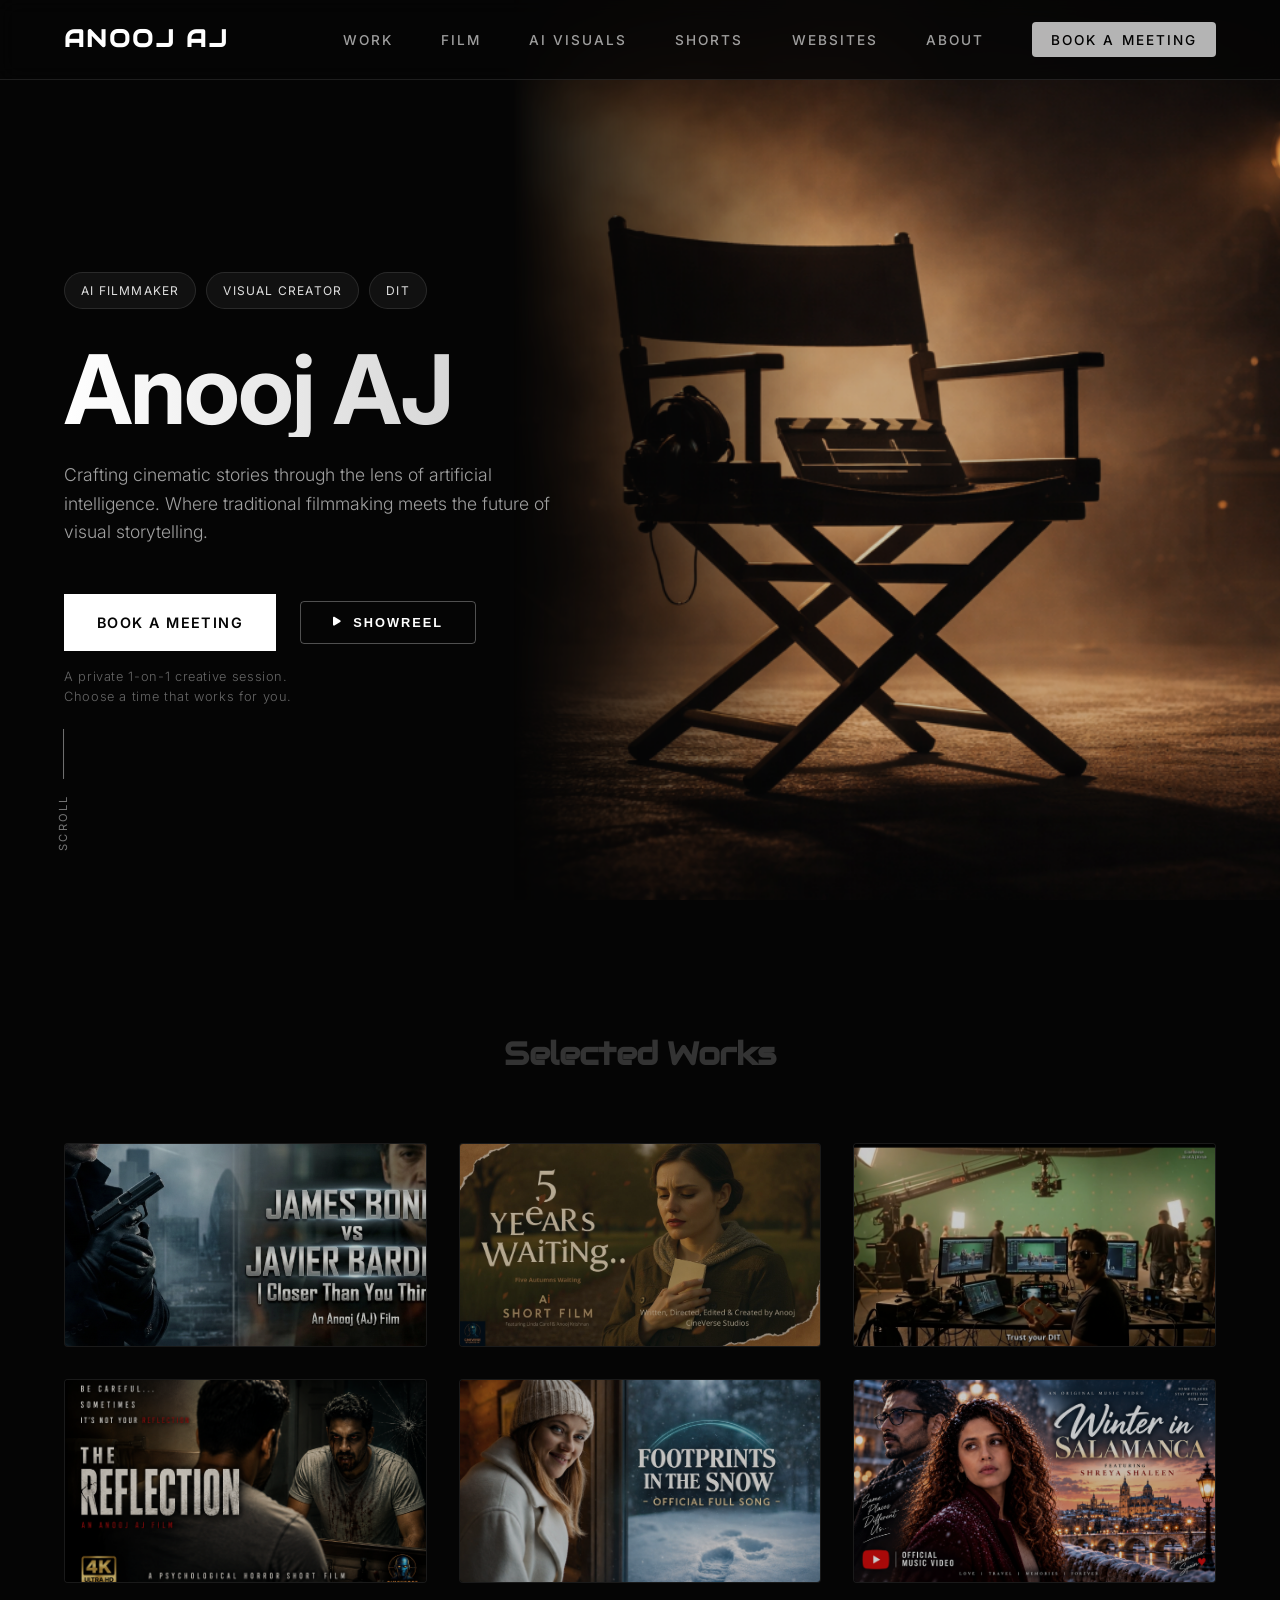
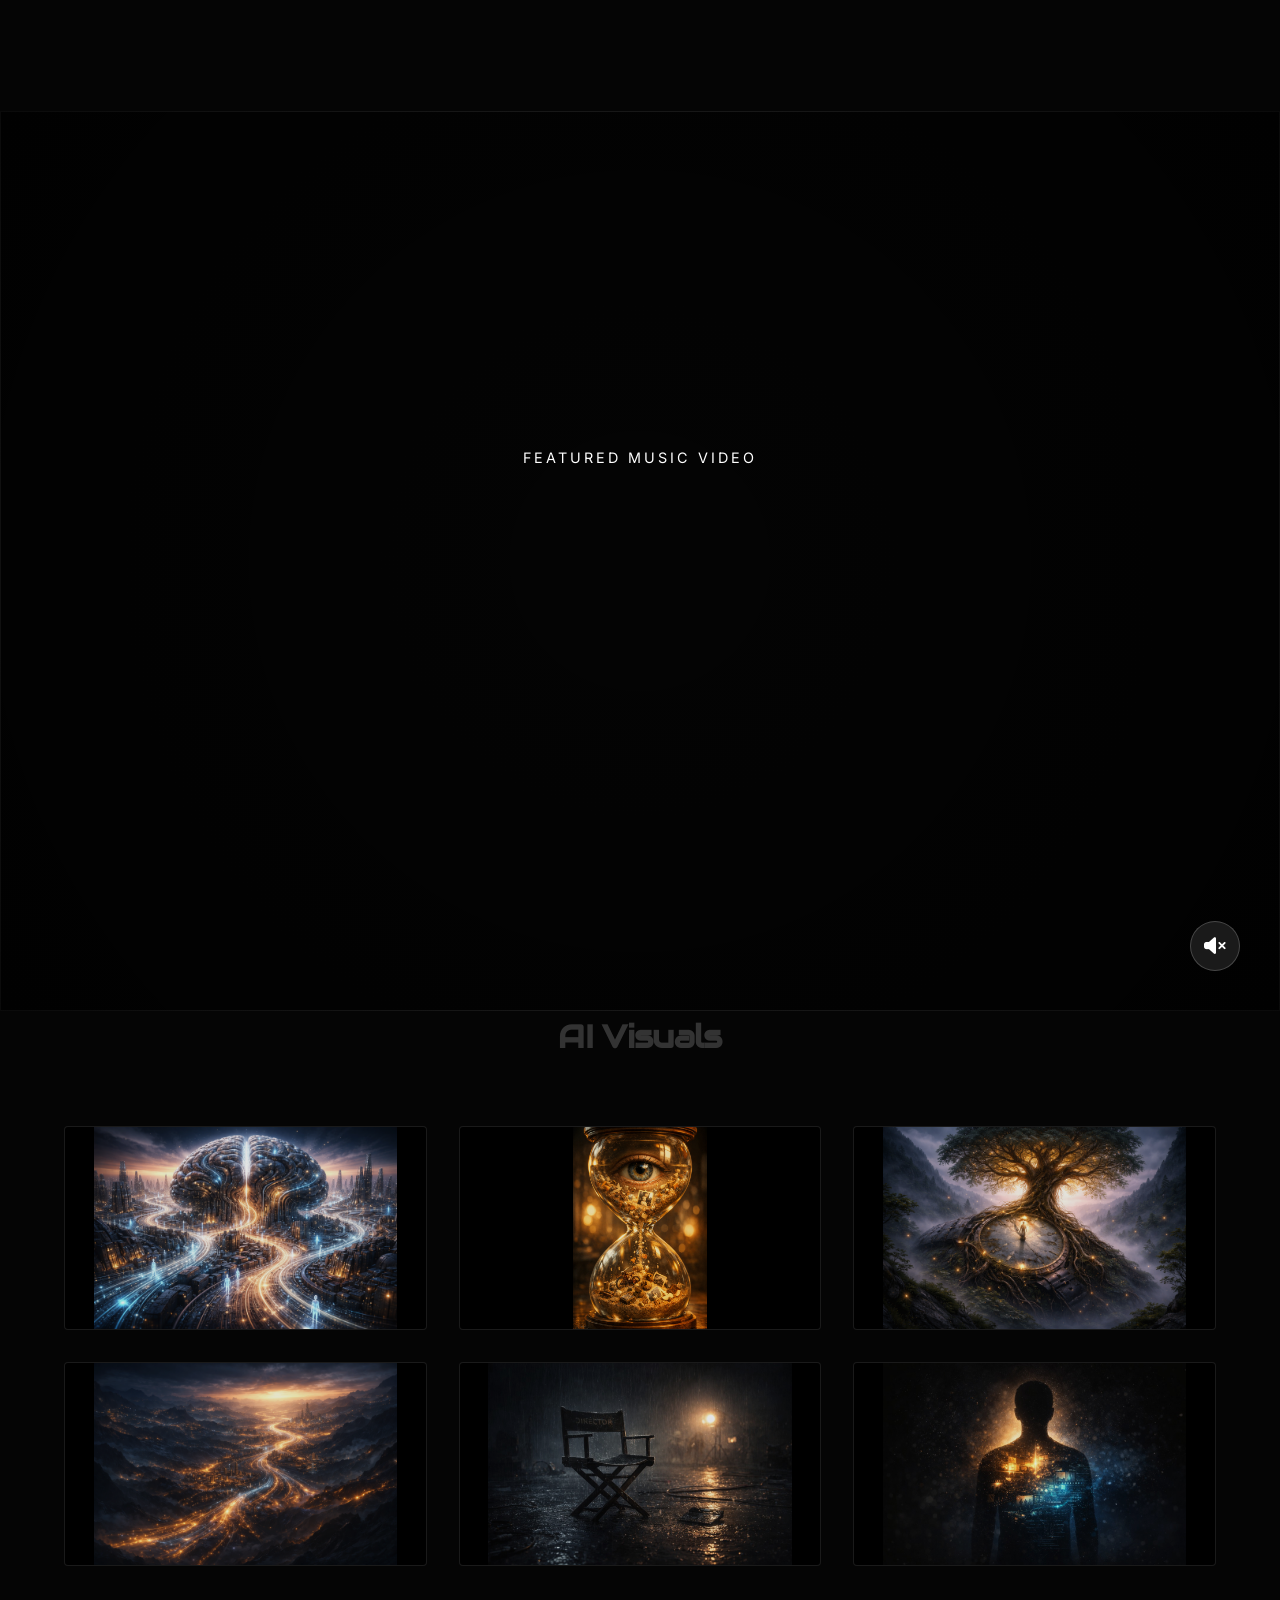
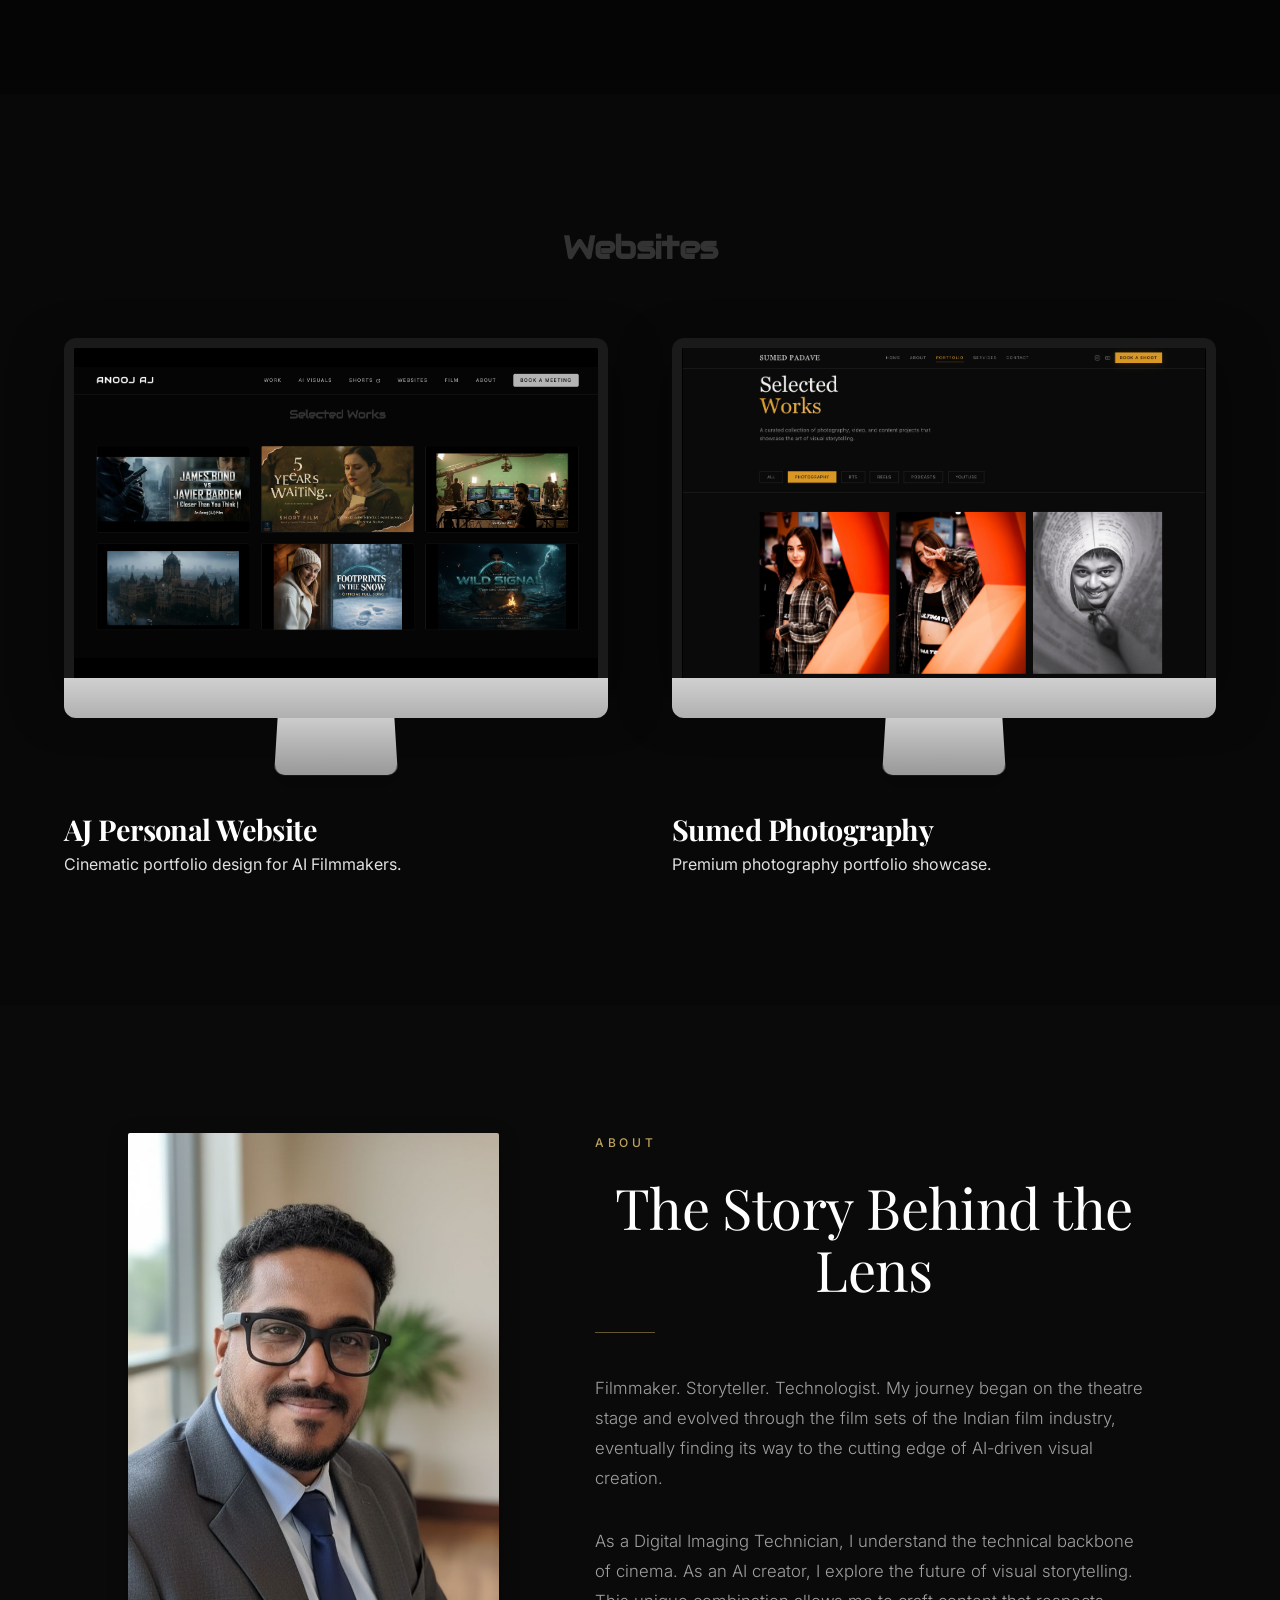
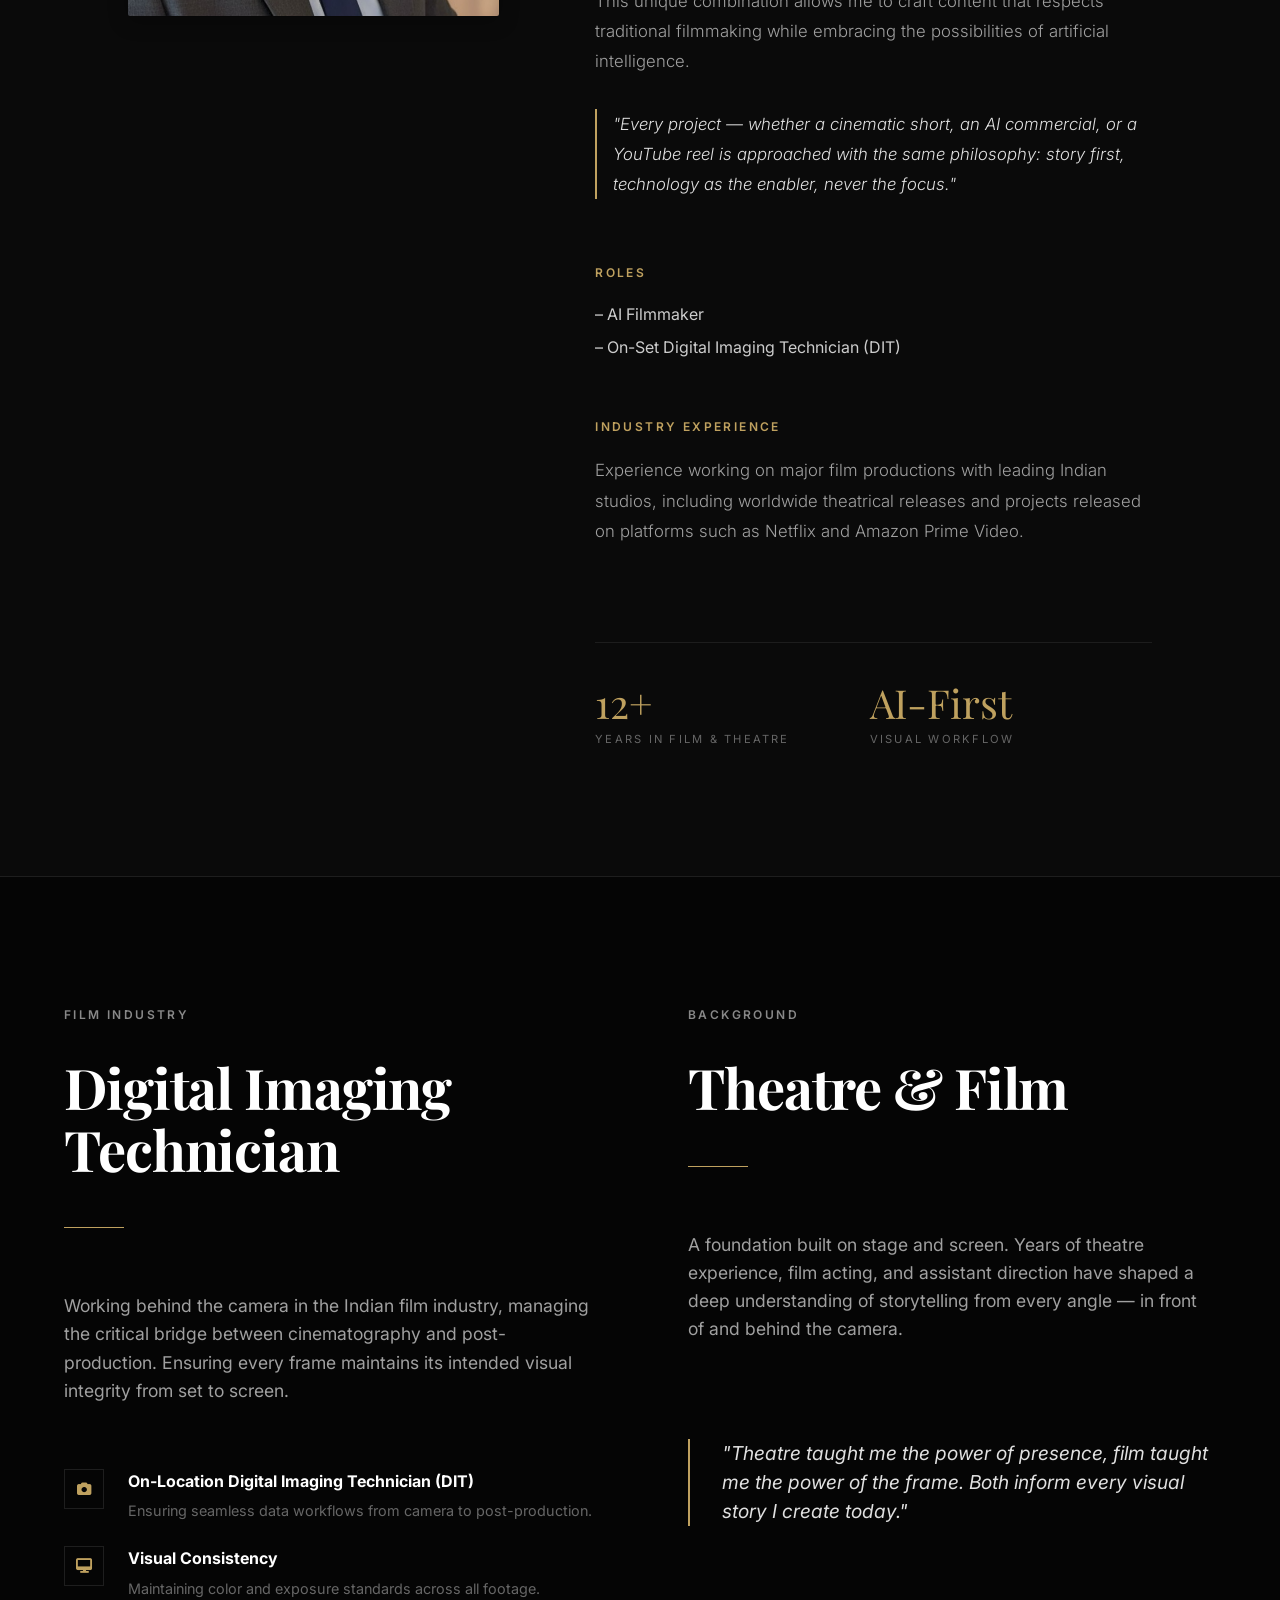
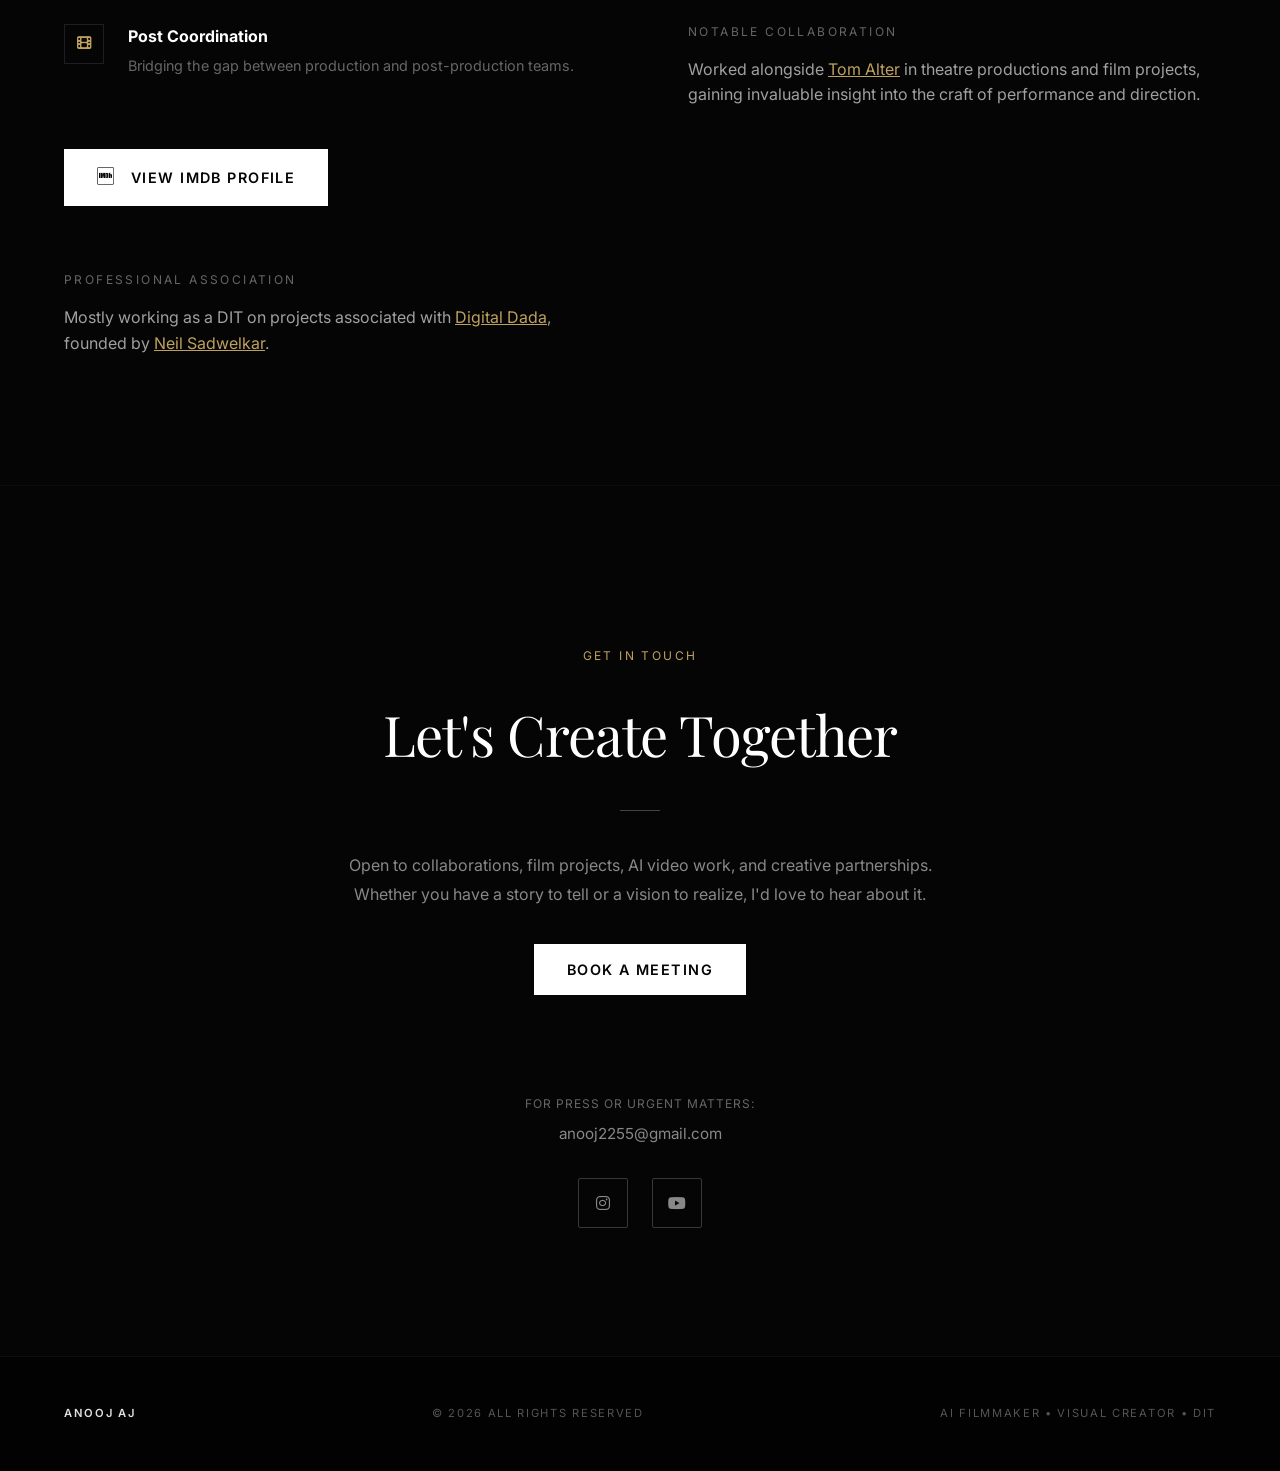
==== commit d217a6f0: "Update Selected Works: replace Mumbai Monsoon with The Reflection" ====
--- a/index.html
+++ b/index.html
@@ -208,12 +208,12 @@
                 </div>
             </a>
 
-            <!-- 4. Mumbai Monsoon -->
-            <a href="https://youtu.be/c0WUopuC9hA?si=8CZUg_1Ba8T7Bhla" target="_blank" class="grid-item">
-                <img src="images/mumbai_monsoon.png" alt="Mumbai Monsoon">
+            <!-- 4. The Reflection -->
+            <a href="https://youtu.be/gVsPQrEDSJg?si=u78J3waJfFqx6cWy" target="_blank" class="grid-item">
+                <img src="images/New_The%20Reflection_Project..png" alt="The Reflection">
                 <div class="grid-overlay">
                     <i class="fas fa-play fa-2x"></i>
-                    <p class="grid-tagline">"A city that breathes cinema."</p>
+                    <p class="grid-tagline">"Sometimes it's not your reflection."</p>
                 </div>
             </a>
 
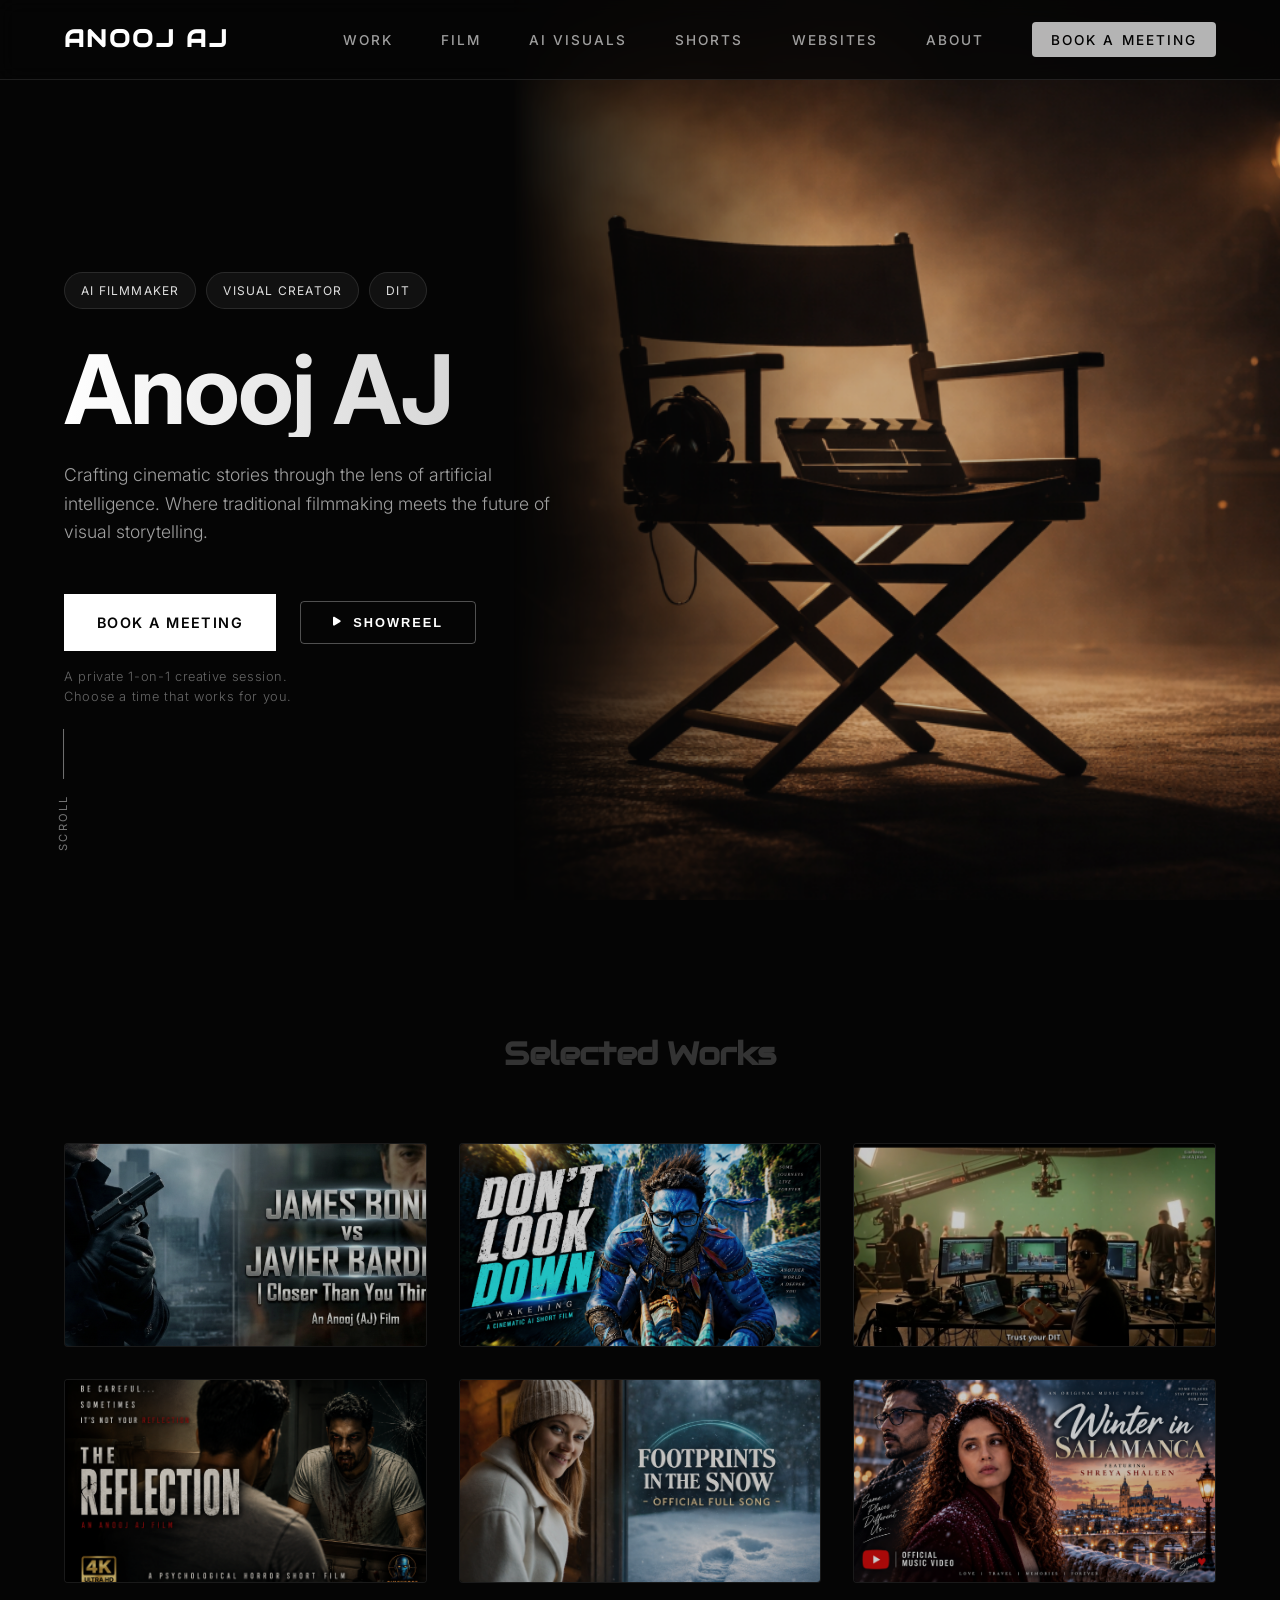
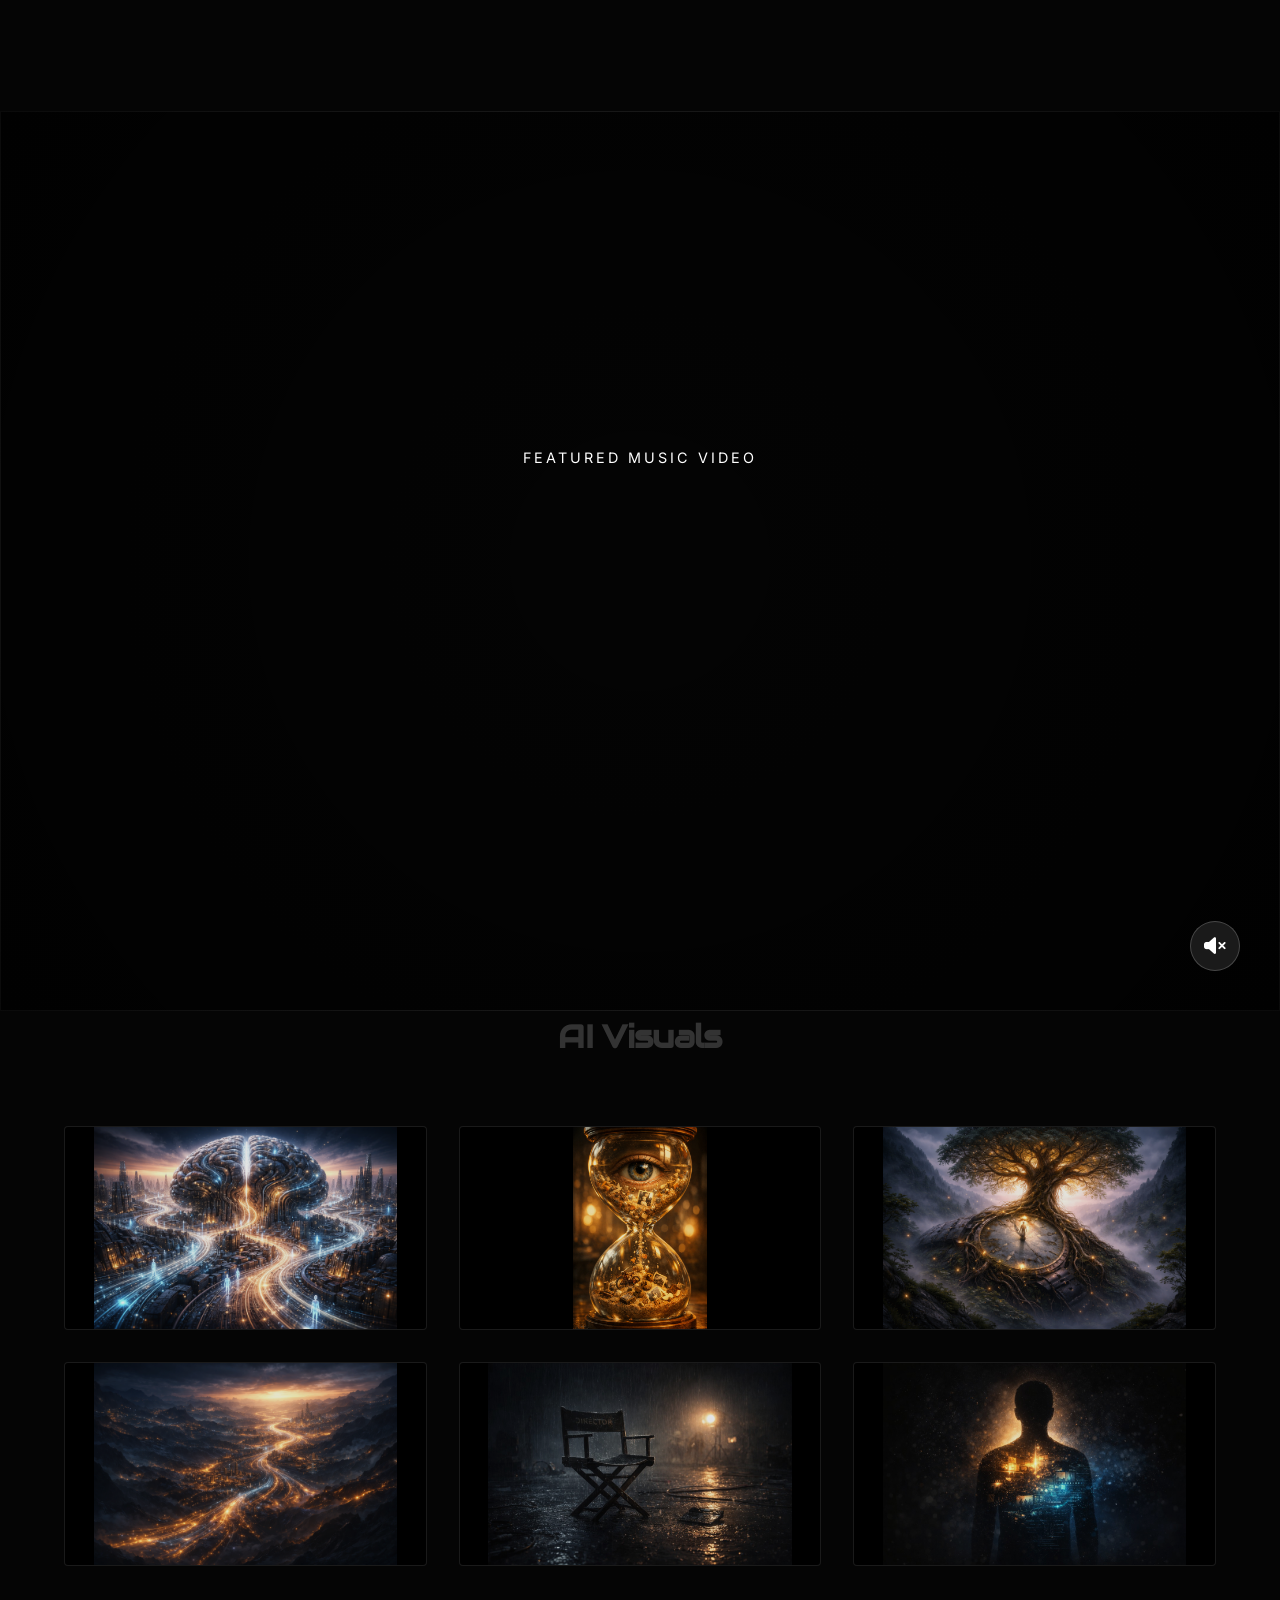
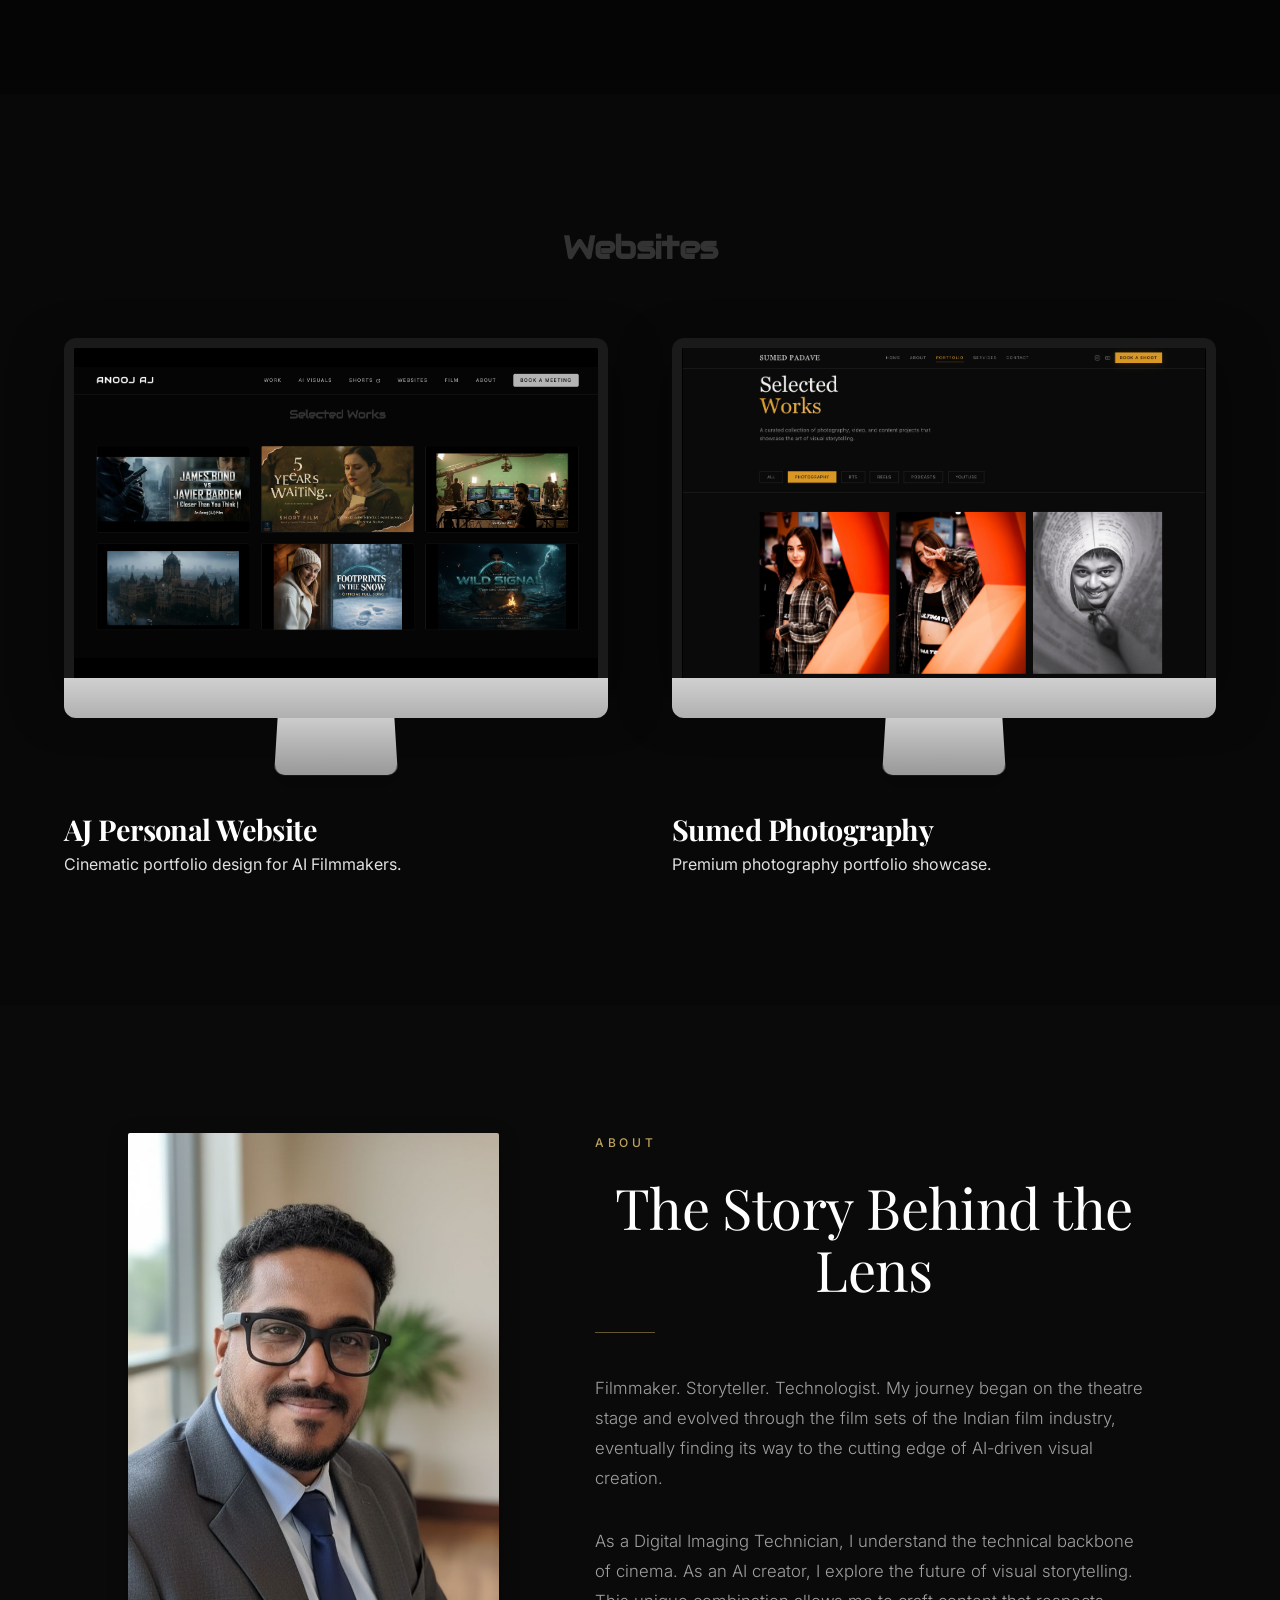
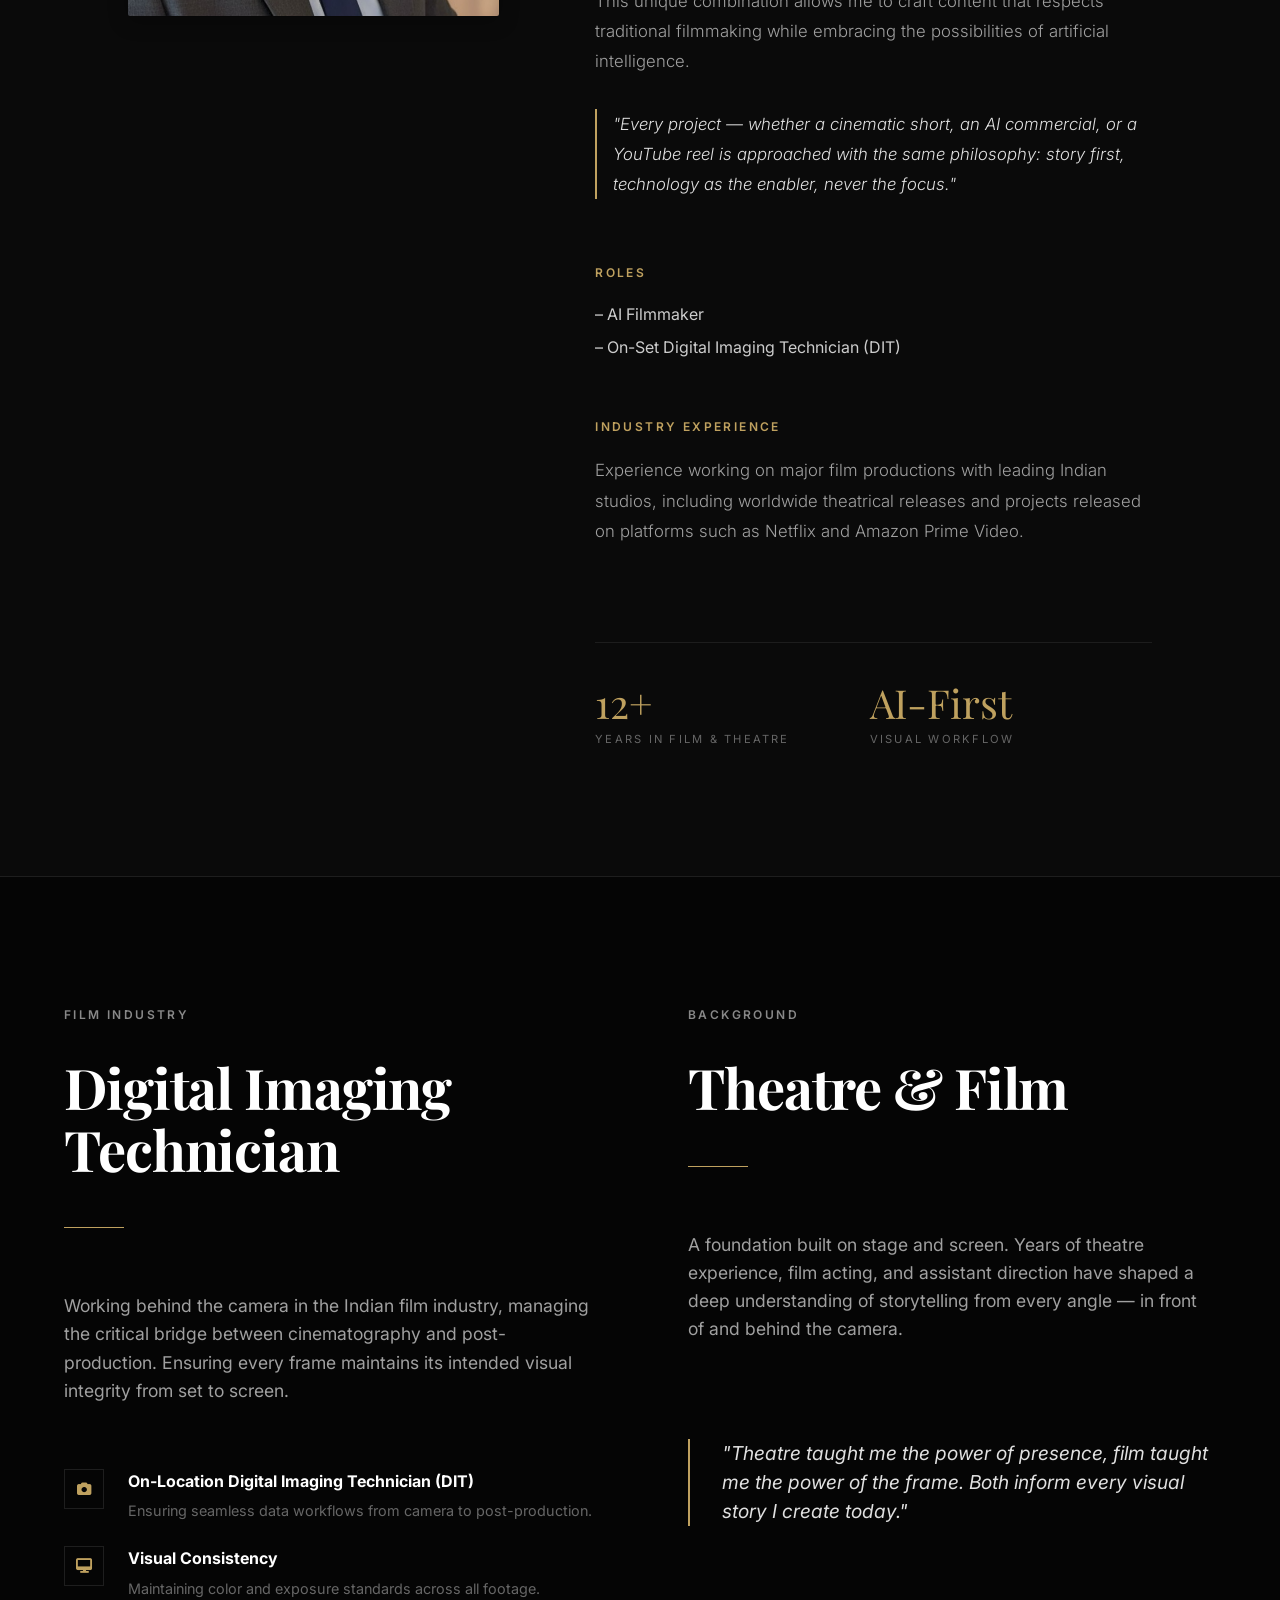
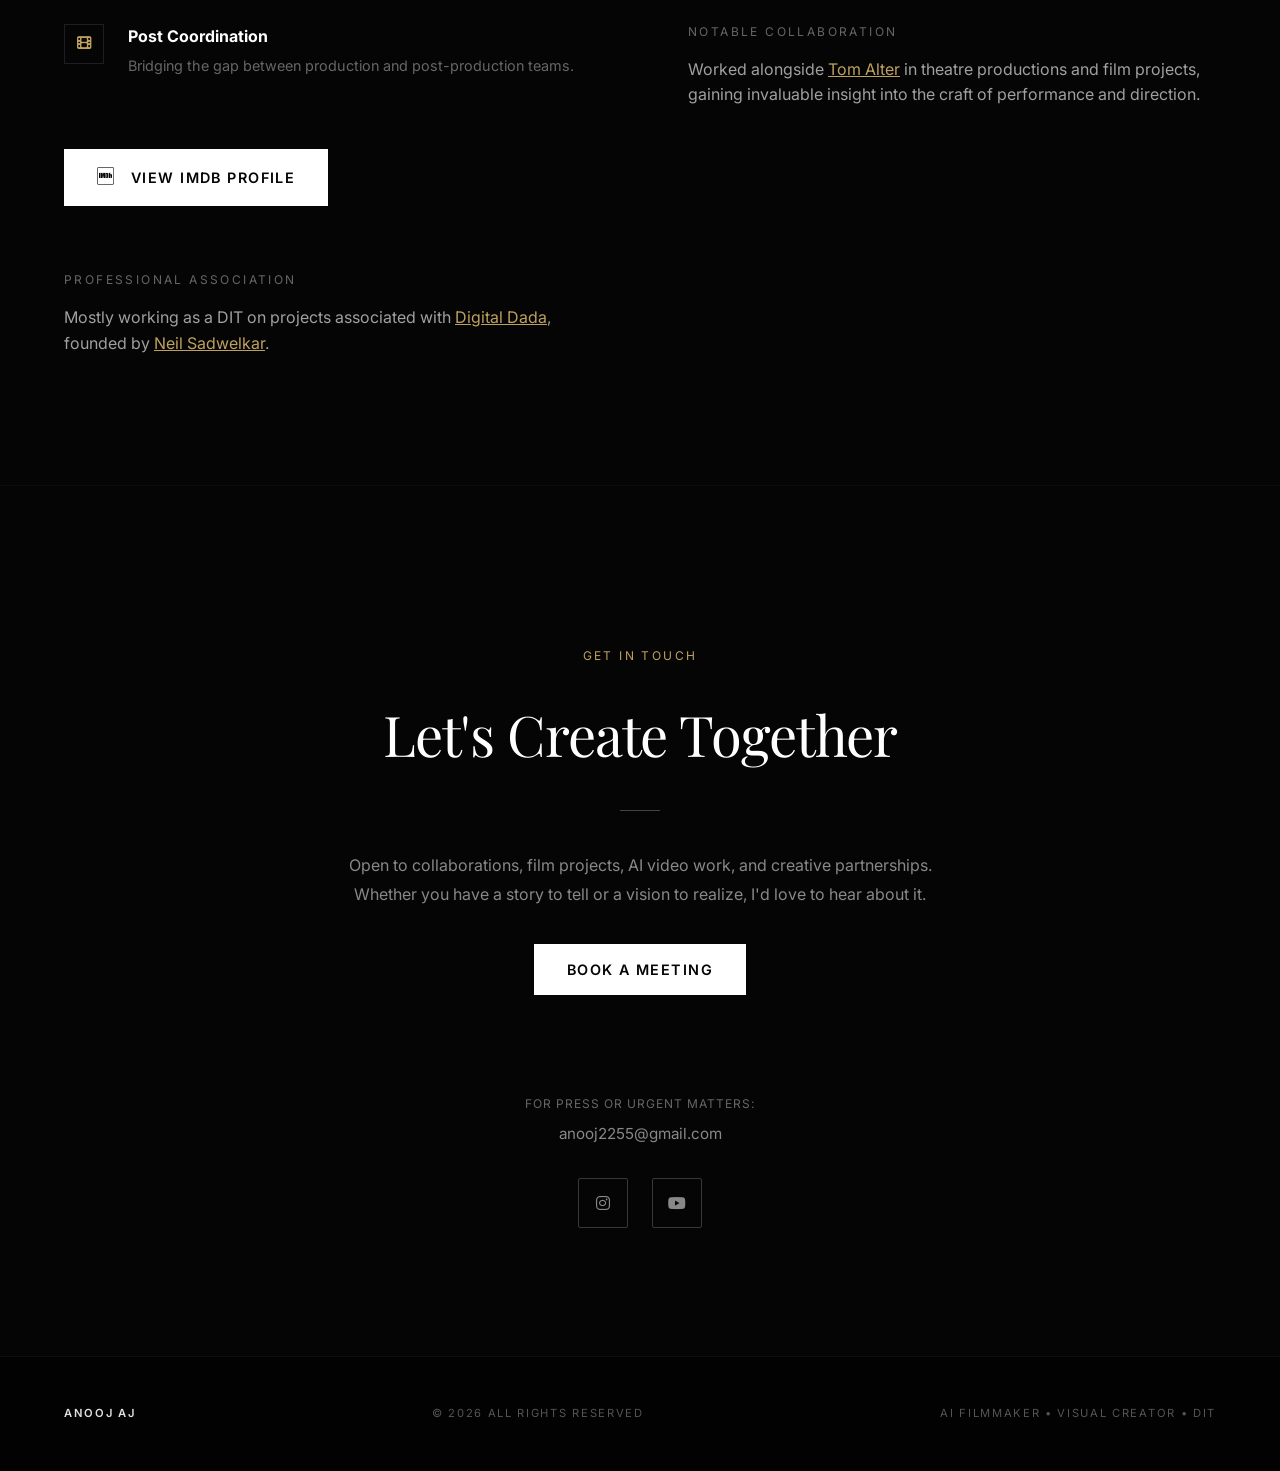
==== commit 1474ce92: "Update Selected Works: replace 5 Years Waiting with Don't Look Down: Awakening" ====
--- a/index.html
+++ b/index.html
@@ -190,12 +190,12 @@
                 </div>
             </a>
 
-            <!-- 2. 5 Years Waiting -->
-            <a href="https://youtu.be/TOqY8mjYrAI?si=lHnMb8kwEkUnXzoS" target="_blank" class="grid-item">
-                <img src="images/five_autumns.jpg" alt="5 Years Waiting">
+            <!-- 2. Don't Look Down: Awakening -->
+            <a href="https://youtu.be/T9DCdmR0VcU?si=otXjAlwBCw4Z42SS" target="_blank" class="grid-item">
+                <img src="images/New_Avatar%20Dont%20look%20down_Project%20.png" alt="Don't Look Down: Awakening">
                 <div class="grid-overlay">
                     <i class="fas fa-play fa-2x"></i>
-                    <p class="grid-tagline">"Some letters arrive too late."</p>
+                    <p class="grid-tagline">"Some journeys live forever."</p>
                 </div>
             </a>
 
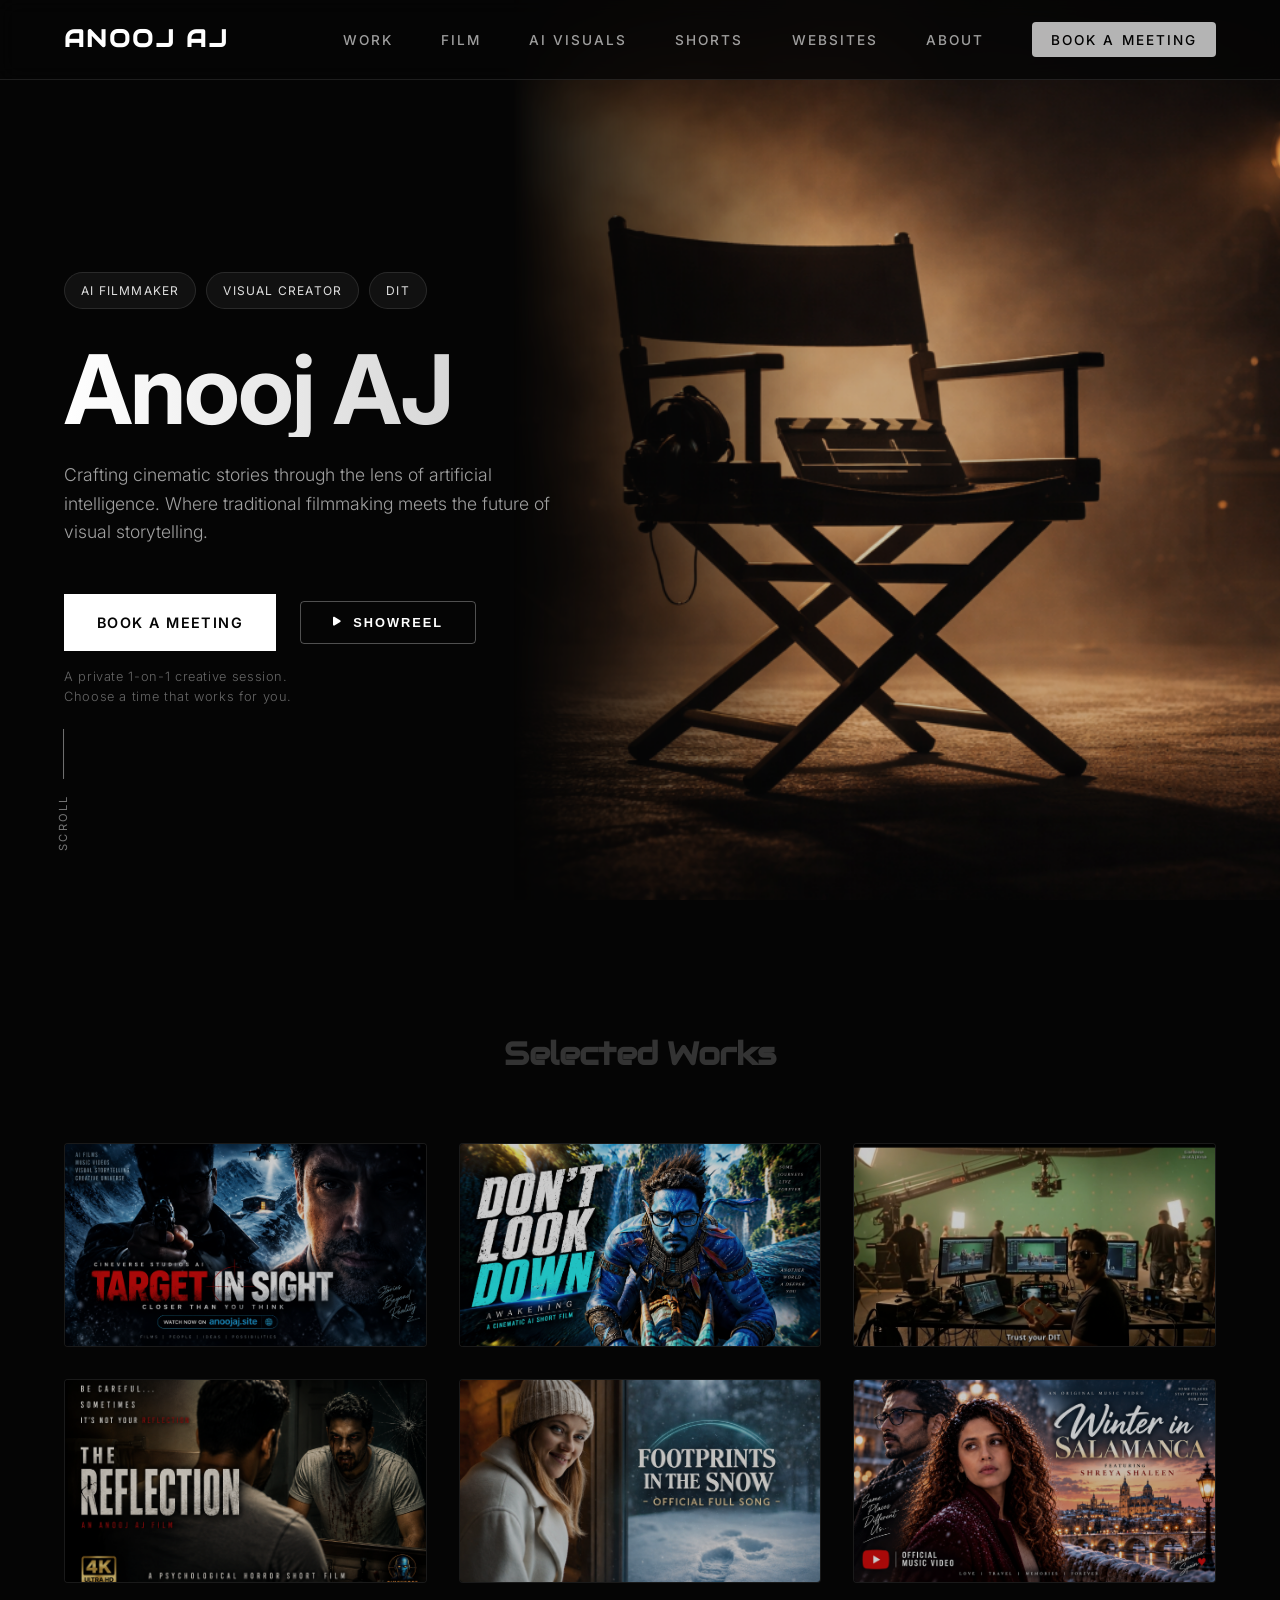
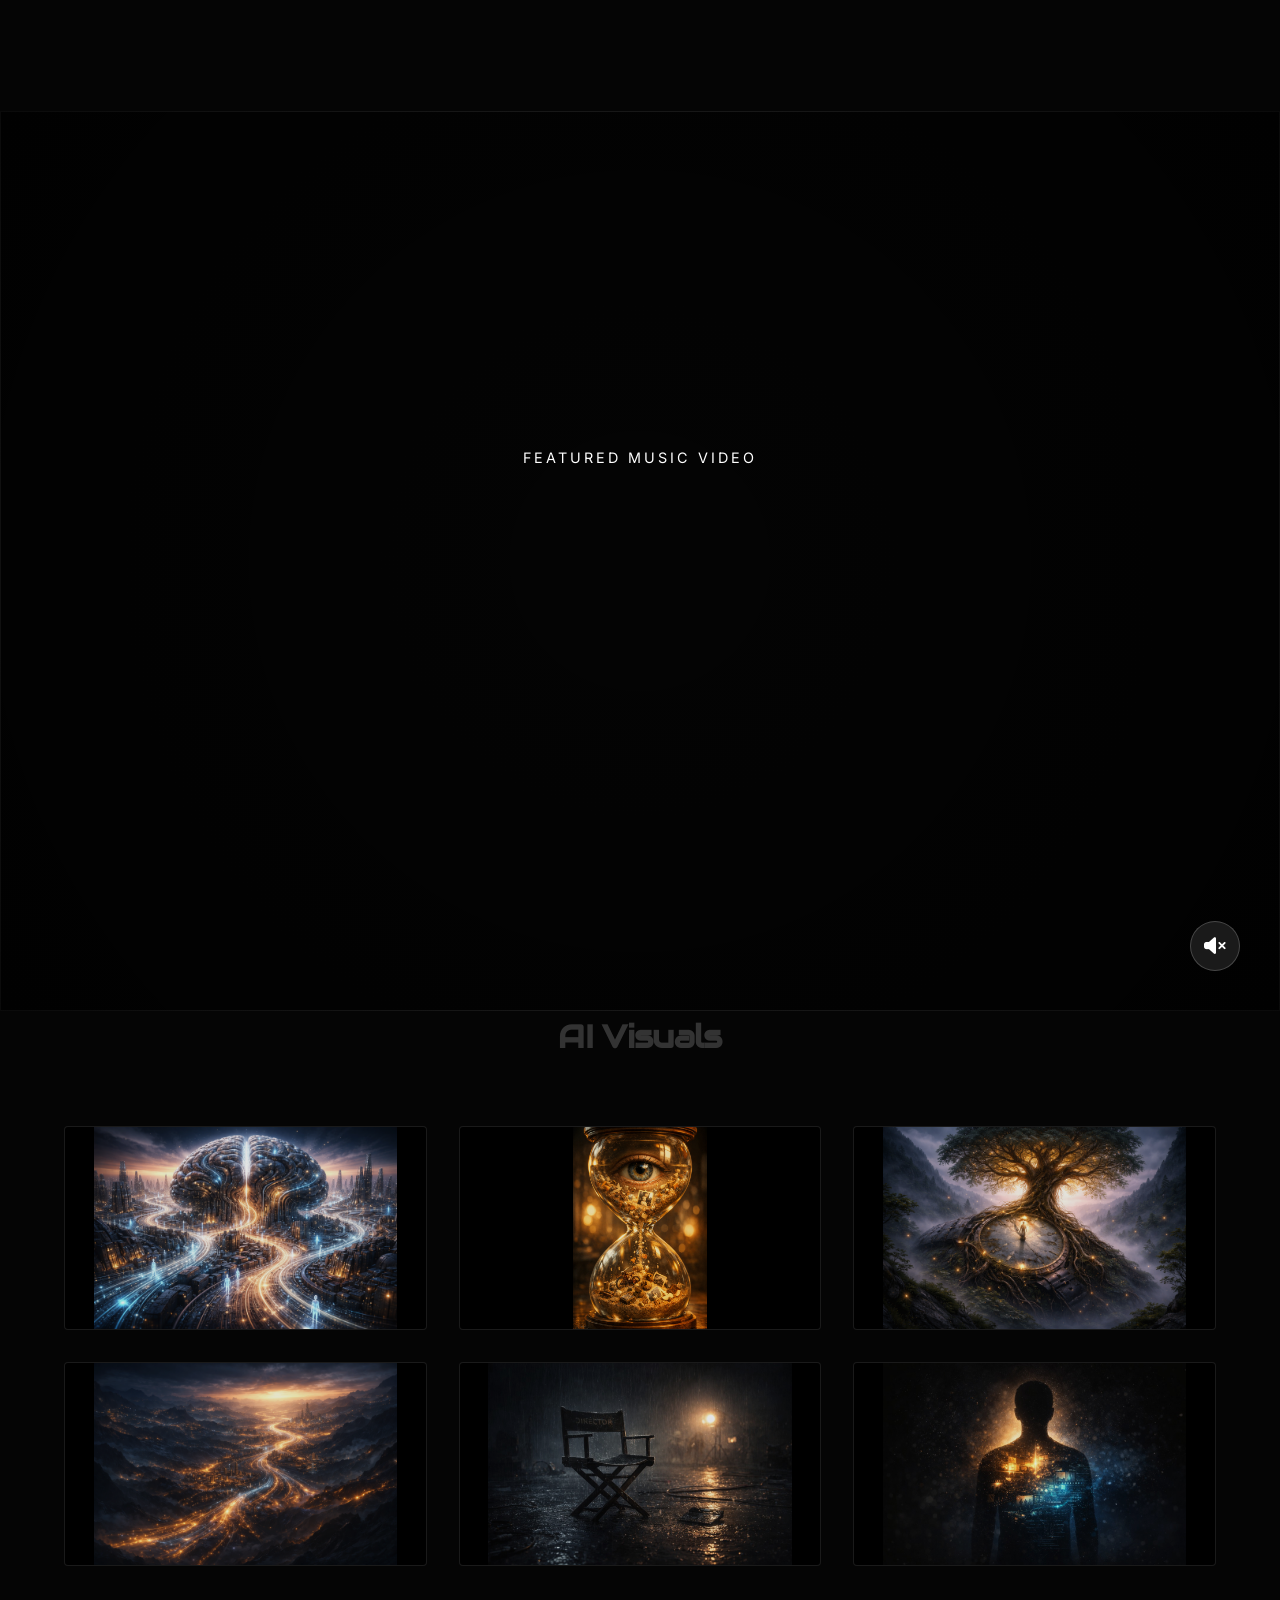
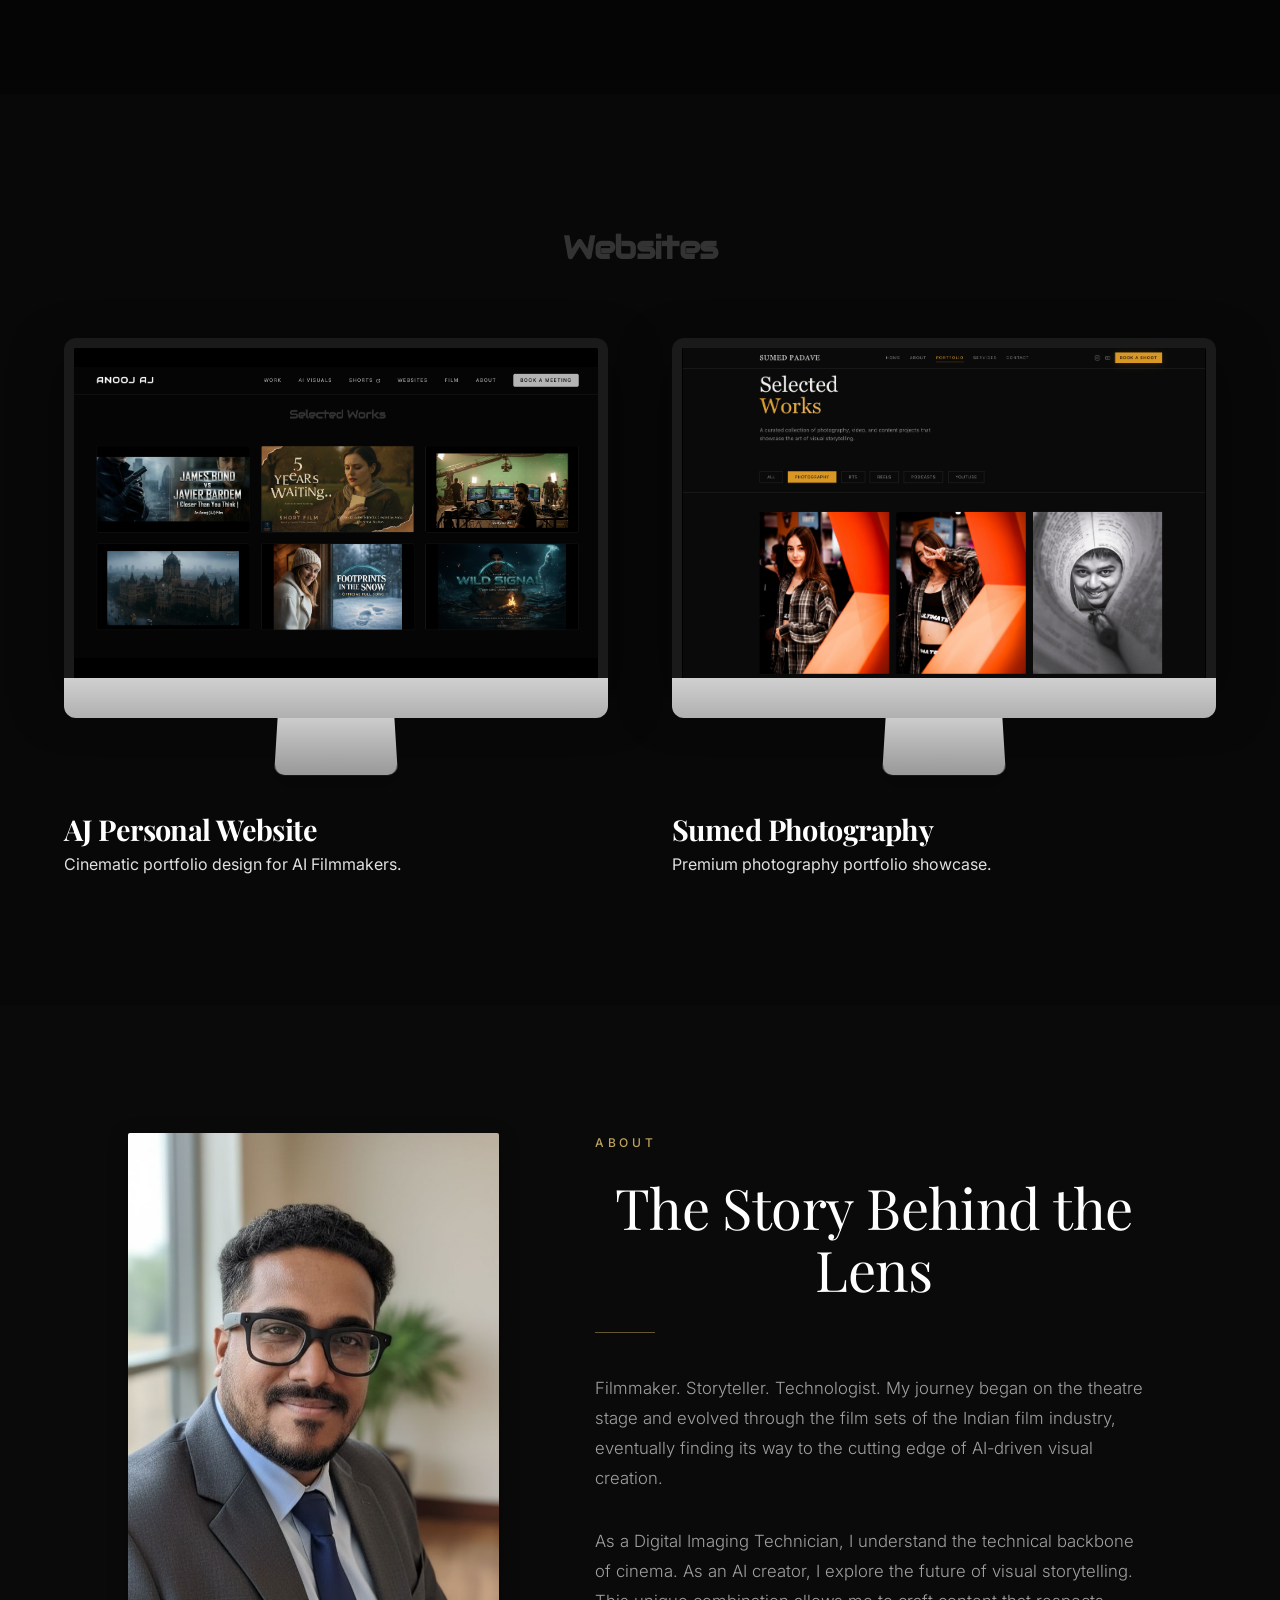
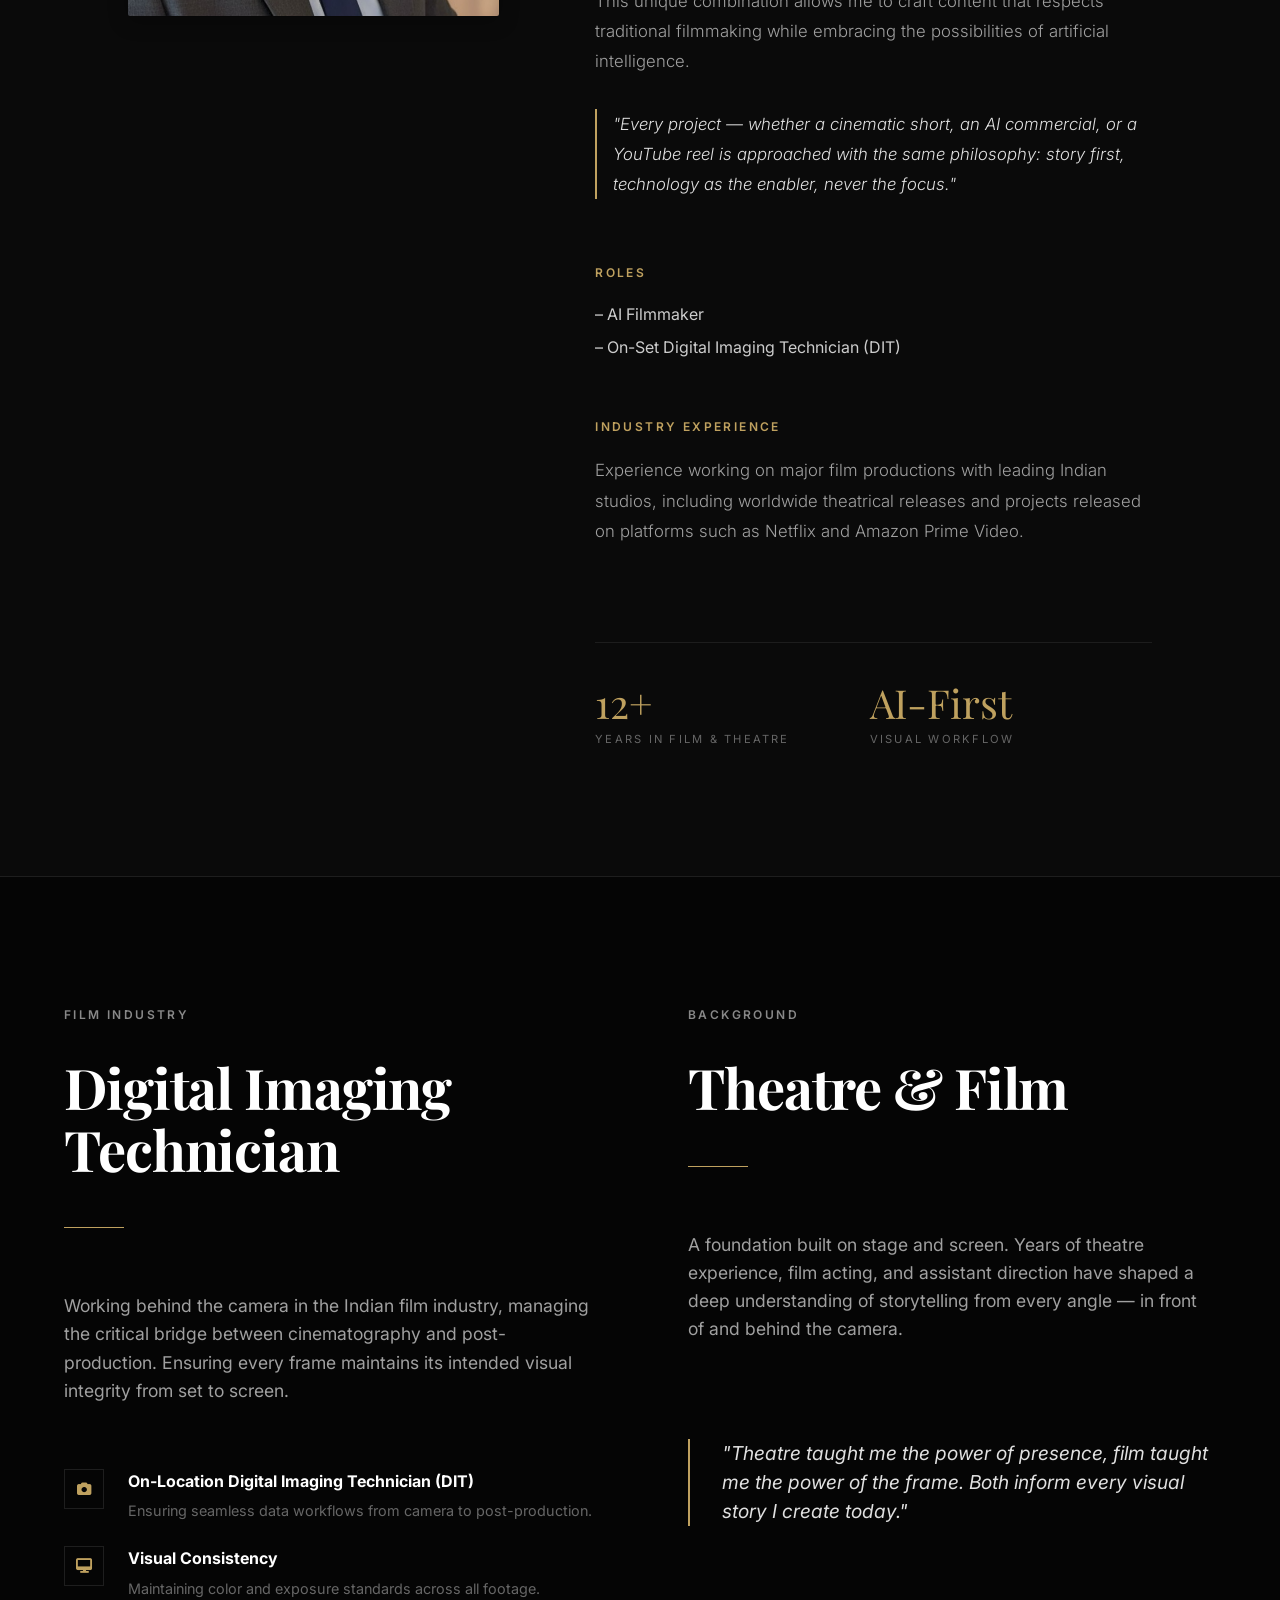
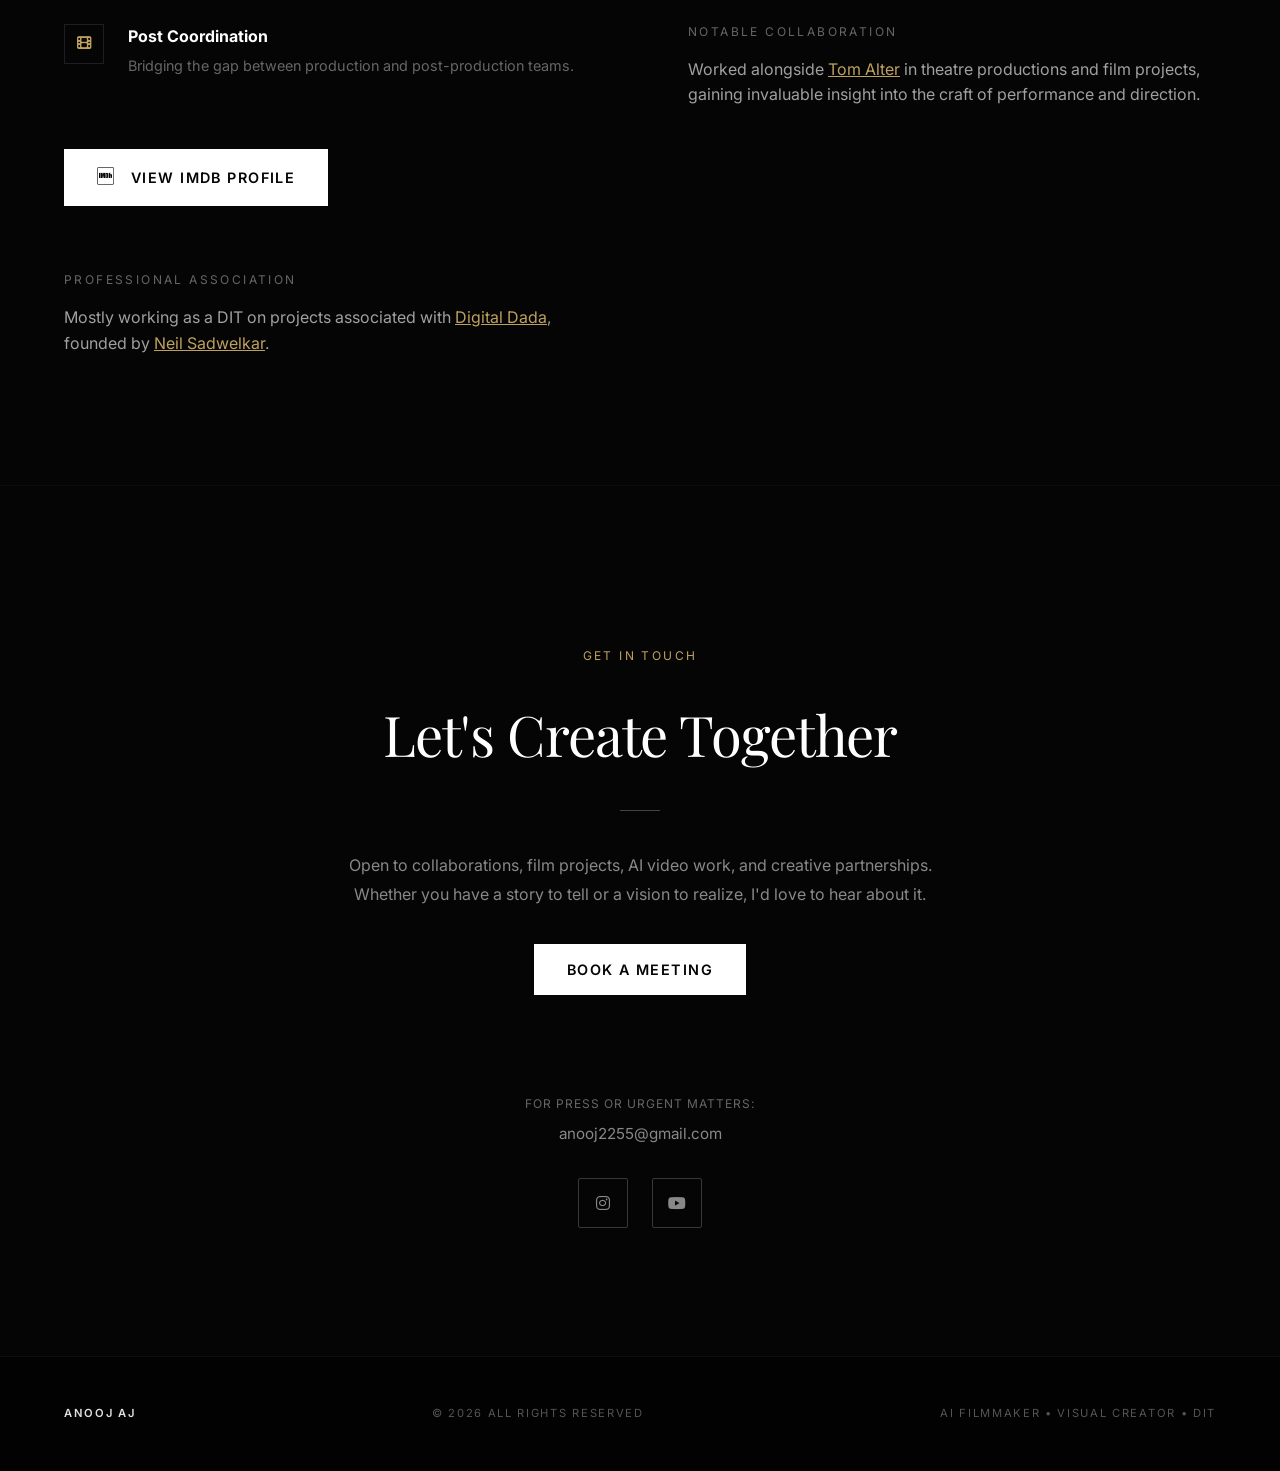
==== commit 859c11ba: "Update Selected Works: replace older Closer Than You Think with latest Target in Sight version" ====
--- a/index.html
+++ b/index.html
@@ -5,6 +5,30 @@
     <meta charset="UTF-8">
     <meta name="viewport" content="width=device-width, initial-scale=1.0">
     <title>Anooj AJ | AI Filmmaker & Visual Creator</title>
+    <meta name="description" content="Crafting cinematic stories through the lens of artificial intelligence. Where traditional filmmaking meets the future of visual storytelling.">
+
+    <!-- Open Graph / Facebook / WhatsApp / LinkedIn -->
+    <meta property="og:type" content="website">
+    <meta property="og:url" content="https://anoojaj.site/">
+    <meta property="og:title" content="Anooj AJ | AI Filmmaker & Visual Creator">
+    <meta property="og:description" content="Crafting cinematic stories through the lens of artificial intelligence. Where traditional filmmaking meets the future of visual storytelling.">
+    <meta property="og:image" content="https://anoojaj.site/images/hero_chair.png">
+    <meta property="og:image:secure_url" content="https://anoojaj.site/images/hero_chair.png">
+    <meta property="og:image:type" content="image/png">
+    <meta property="og:image:width" content="1024">
+    <meta property="og:image:height" content="682">
+    <meta property="og:image:alt" content="Anooj AJ - AI Filmmaker & Visual Creator">
+    <meta property="og:site_name" content="Anooj AJ">
+
+    <!-- Twitter / X -->
+    <meta name="twitter:card" content="summary_large_image">
+    <meta name="twitter:url" content="https://anoojaj.site/">
+    <meta name="twitter:title" content="Anooj AJ | AI Filmmaker & Visual Creator">
+    <meta name="twitter:description" content="Crafting cinematic stories through the lens of artificial intelligence. Where traditional filmmaking meets the future of visual storytelling.">
+    <meta name="twitter:image" content="https://anoojaj.site/images/hero_chair.png">
+    <meta name="twitter:image:alt" content="Anooj AJ - AI Filmmaker & Visual Creator">
+
+    <link rel="canonical" href="https://anoojaj.site/">
     <link rel="stylesheet" href="styles.css">
     <link rel="stylesheet" href="https://cdnjs.cloudflare.com/ajax/libs/font-awesome/6.4.0/css/all.min.css">
 </head>
@@ -181,12 +205,12 @@
         <h2 class="section-title">Selected Works</h2>
         <div class="work-grid">
 
-            <!-- 1. Closer Than You Think -->
-            <a href="https://youtu.be/R3n2qB_zrmk?si=YvZLu5_EpXFwoEv1" target="_blank" class="grid-item">
-                <img src="images/bond_short_film.png" alt="James Bond vs Javier Bardem">
+            <!-- 1. Target in Sight / Closer Than You Think -->
+            <a href="https://youtu.be/R3n2qB_zrmk?si=6J6AzouQaDdmScm3" target="_blank" class="grid-item">
+                <img src="images/New_Closer%20Than%20you%20think%20_project%20.png" alt="Target in Sight / Closer Than You Think">
                 <div class="grid-overlay">
                     <i class="fas fa-play fa-2x"></i>
-                    <p class="grid-tagline">"A rivalry closer than fiction."</p>
+                    <p class="grid-tagline">"Stories beyond reality."</p>
                 </div>
             </a>
 
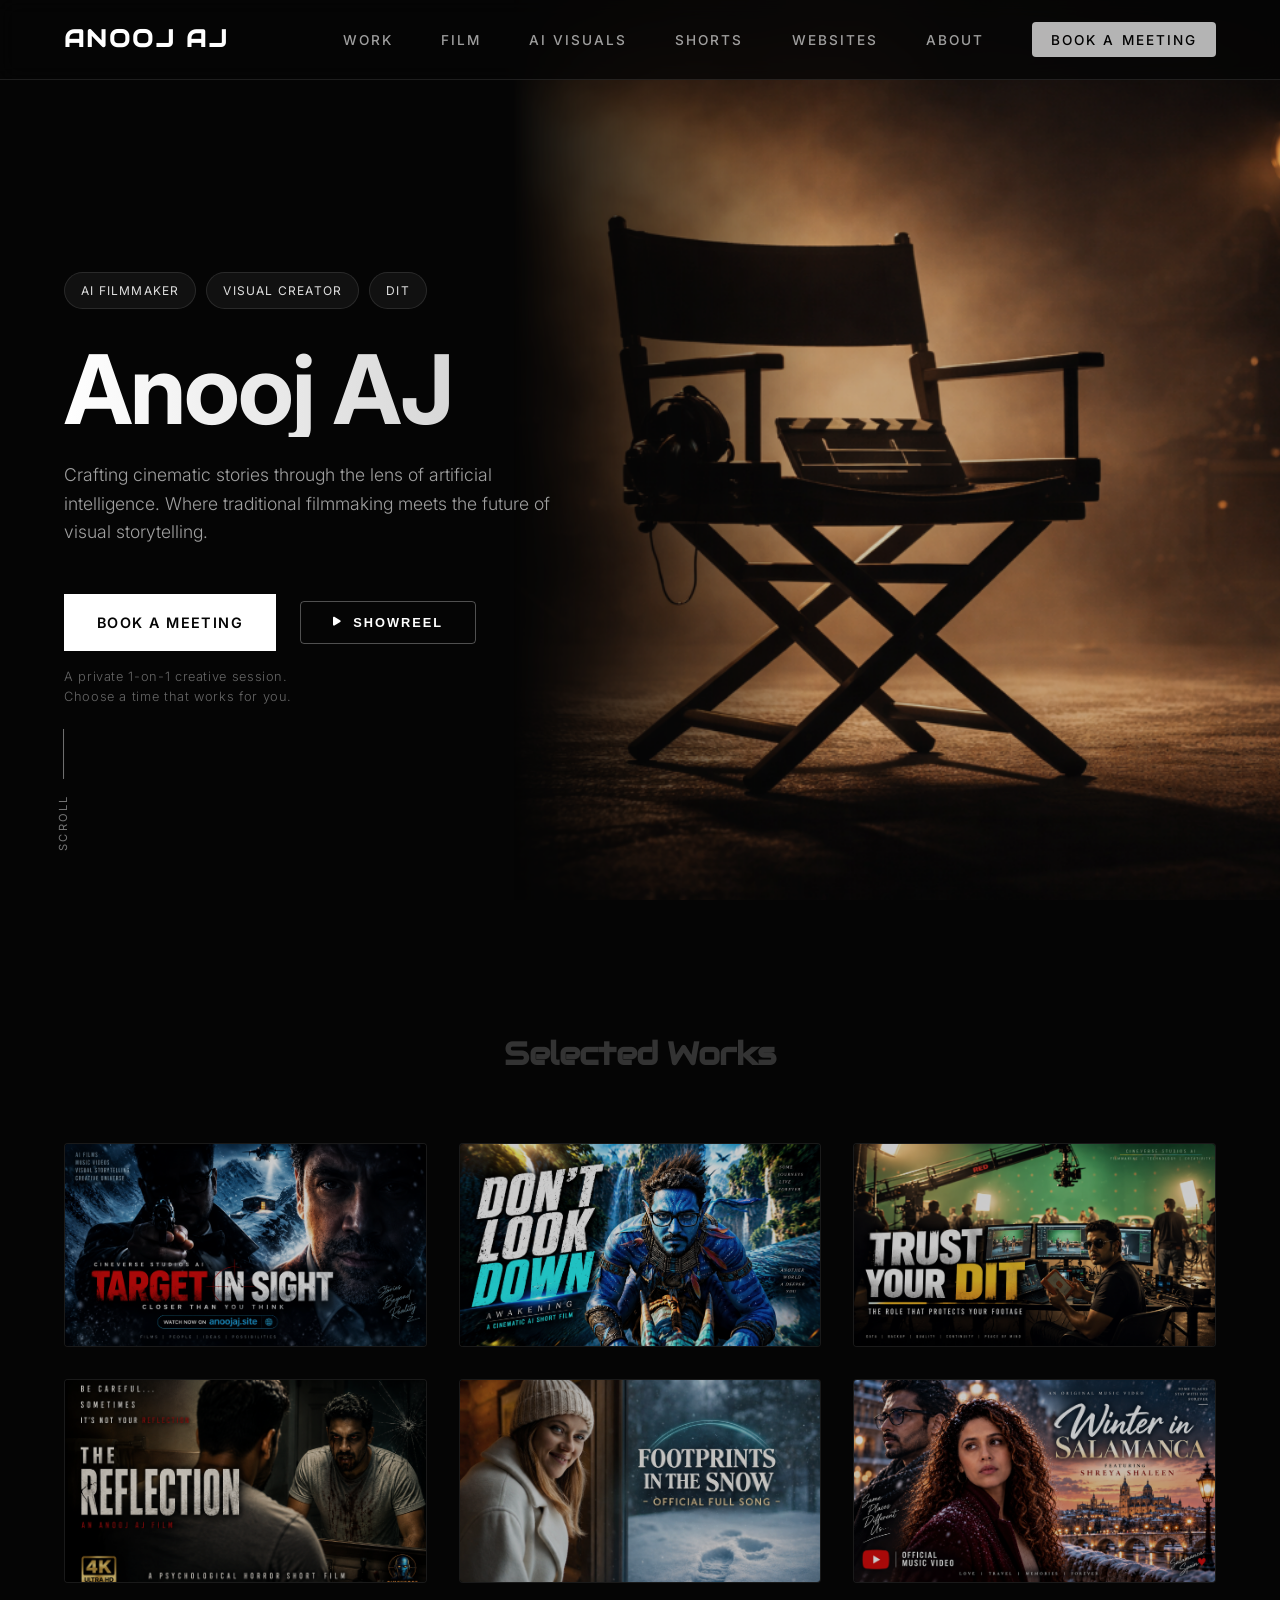
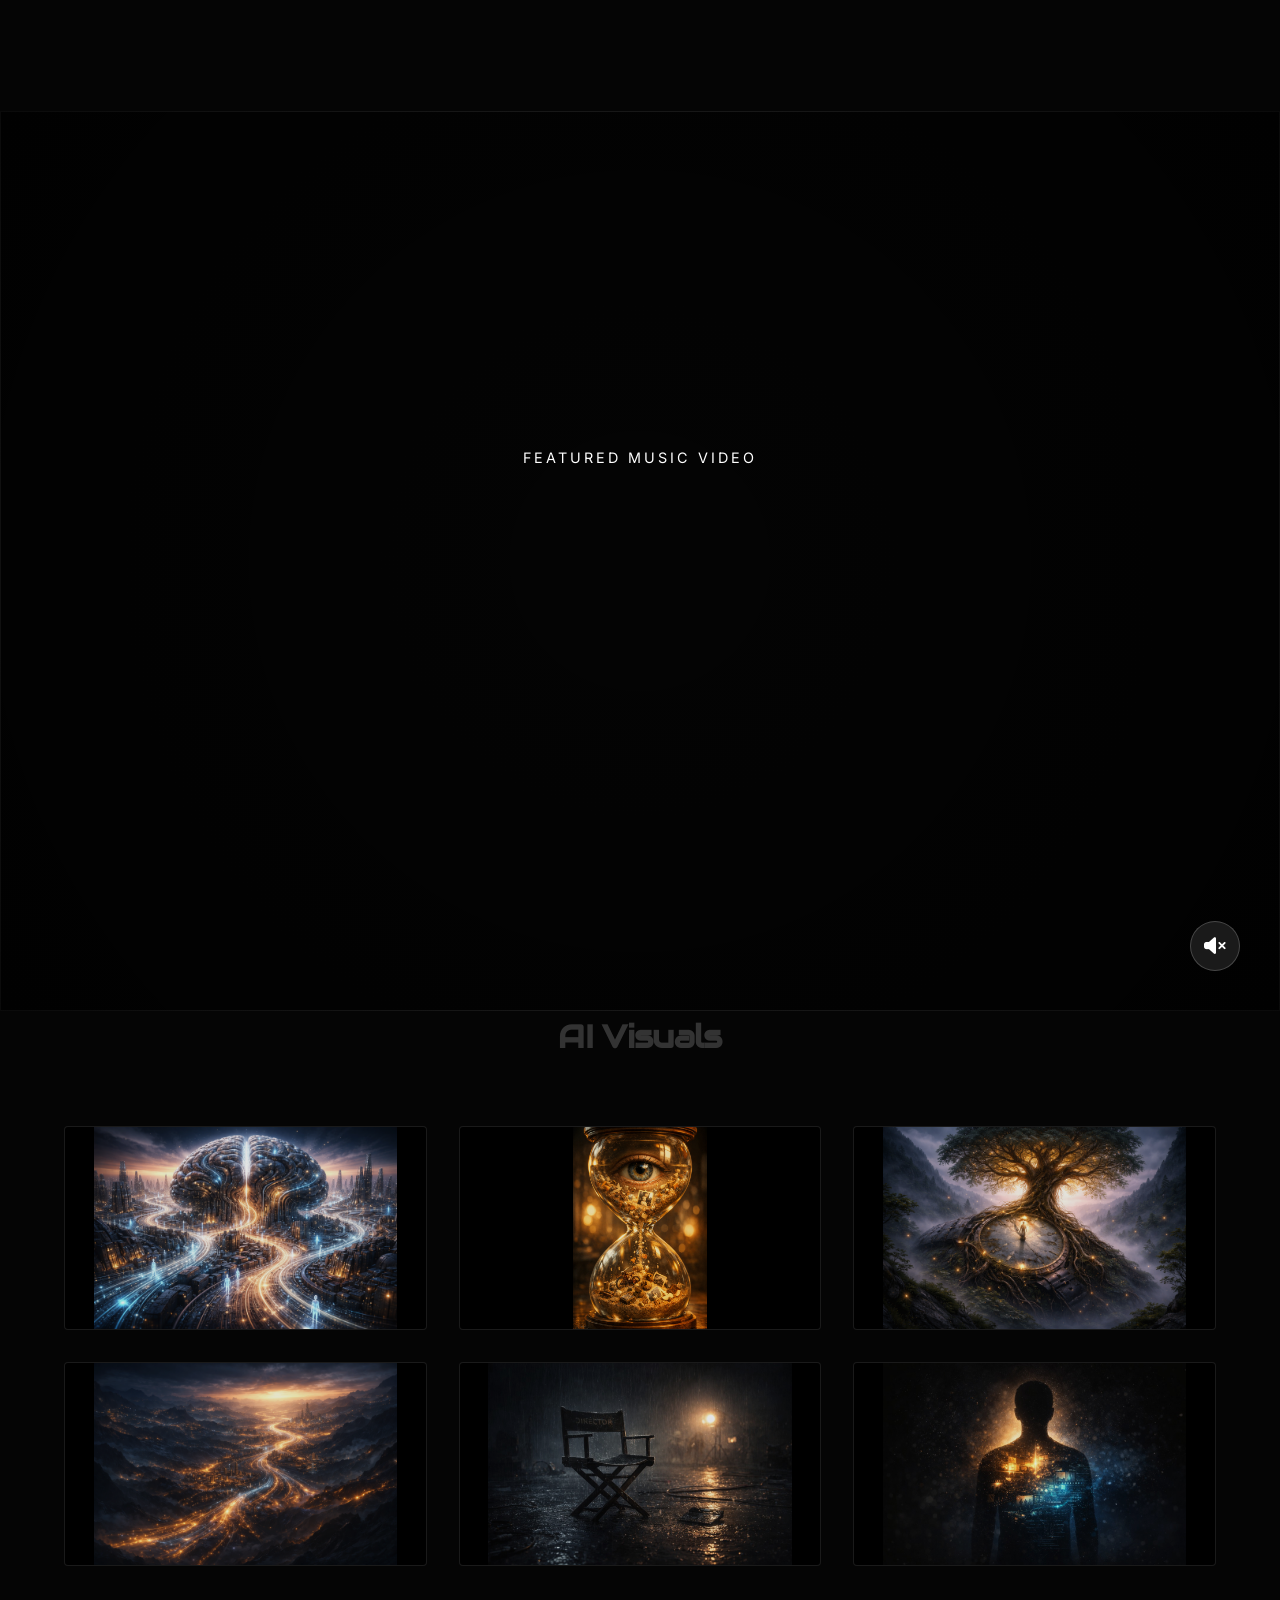
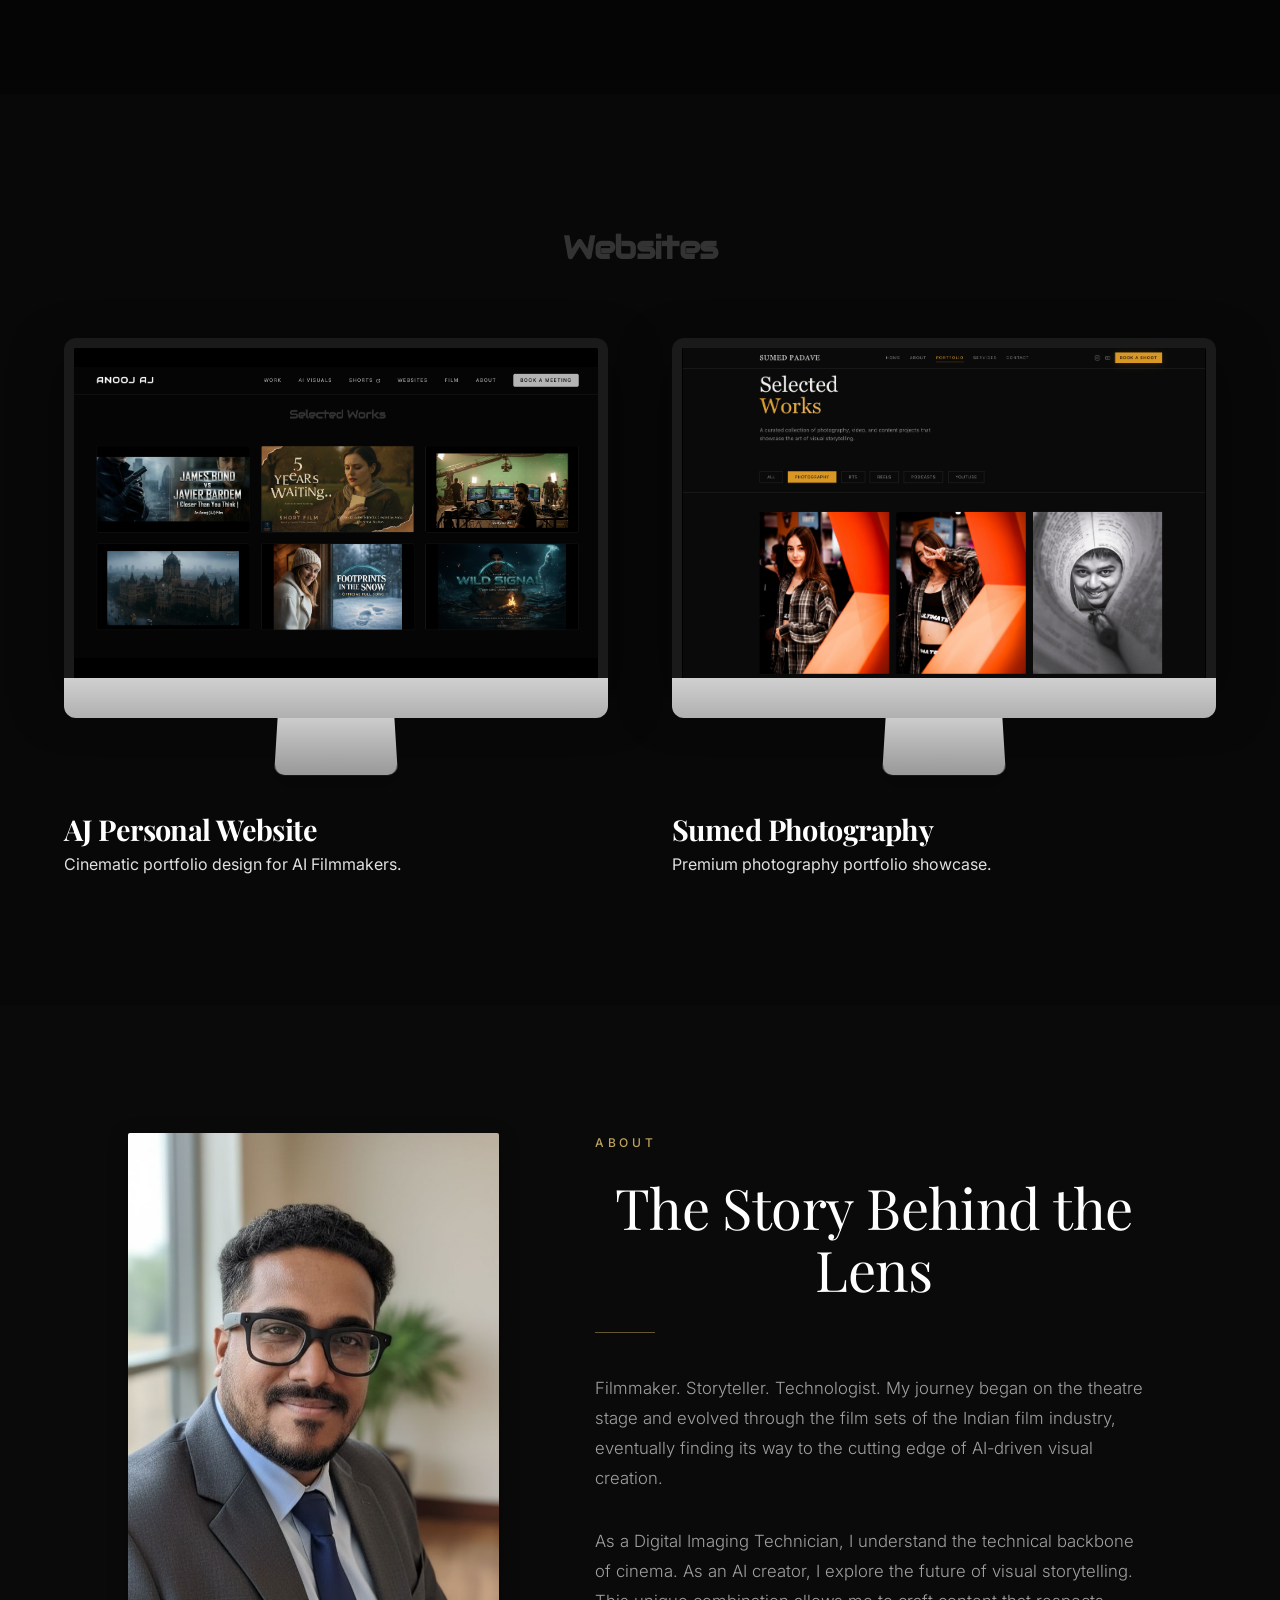
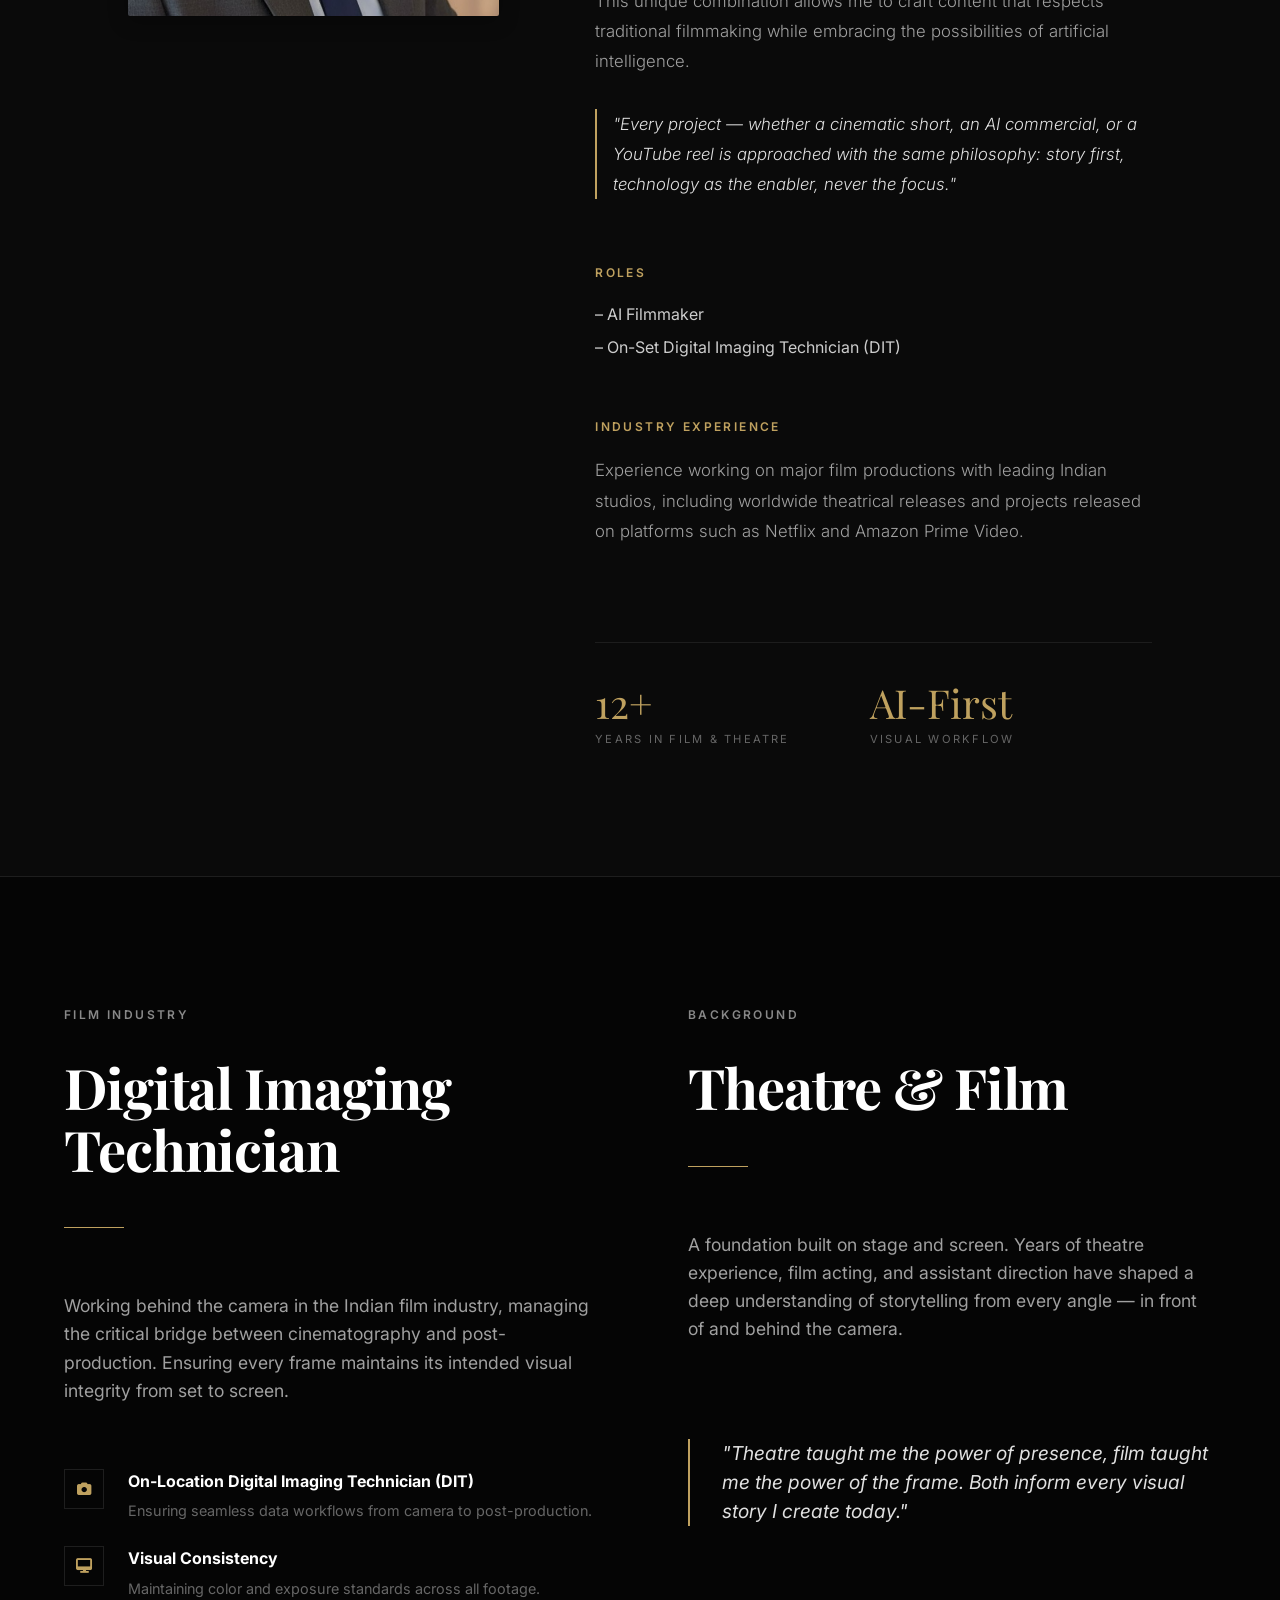
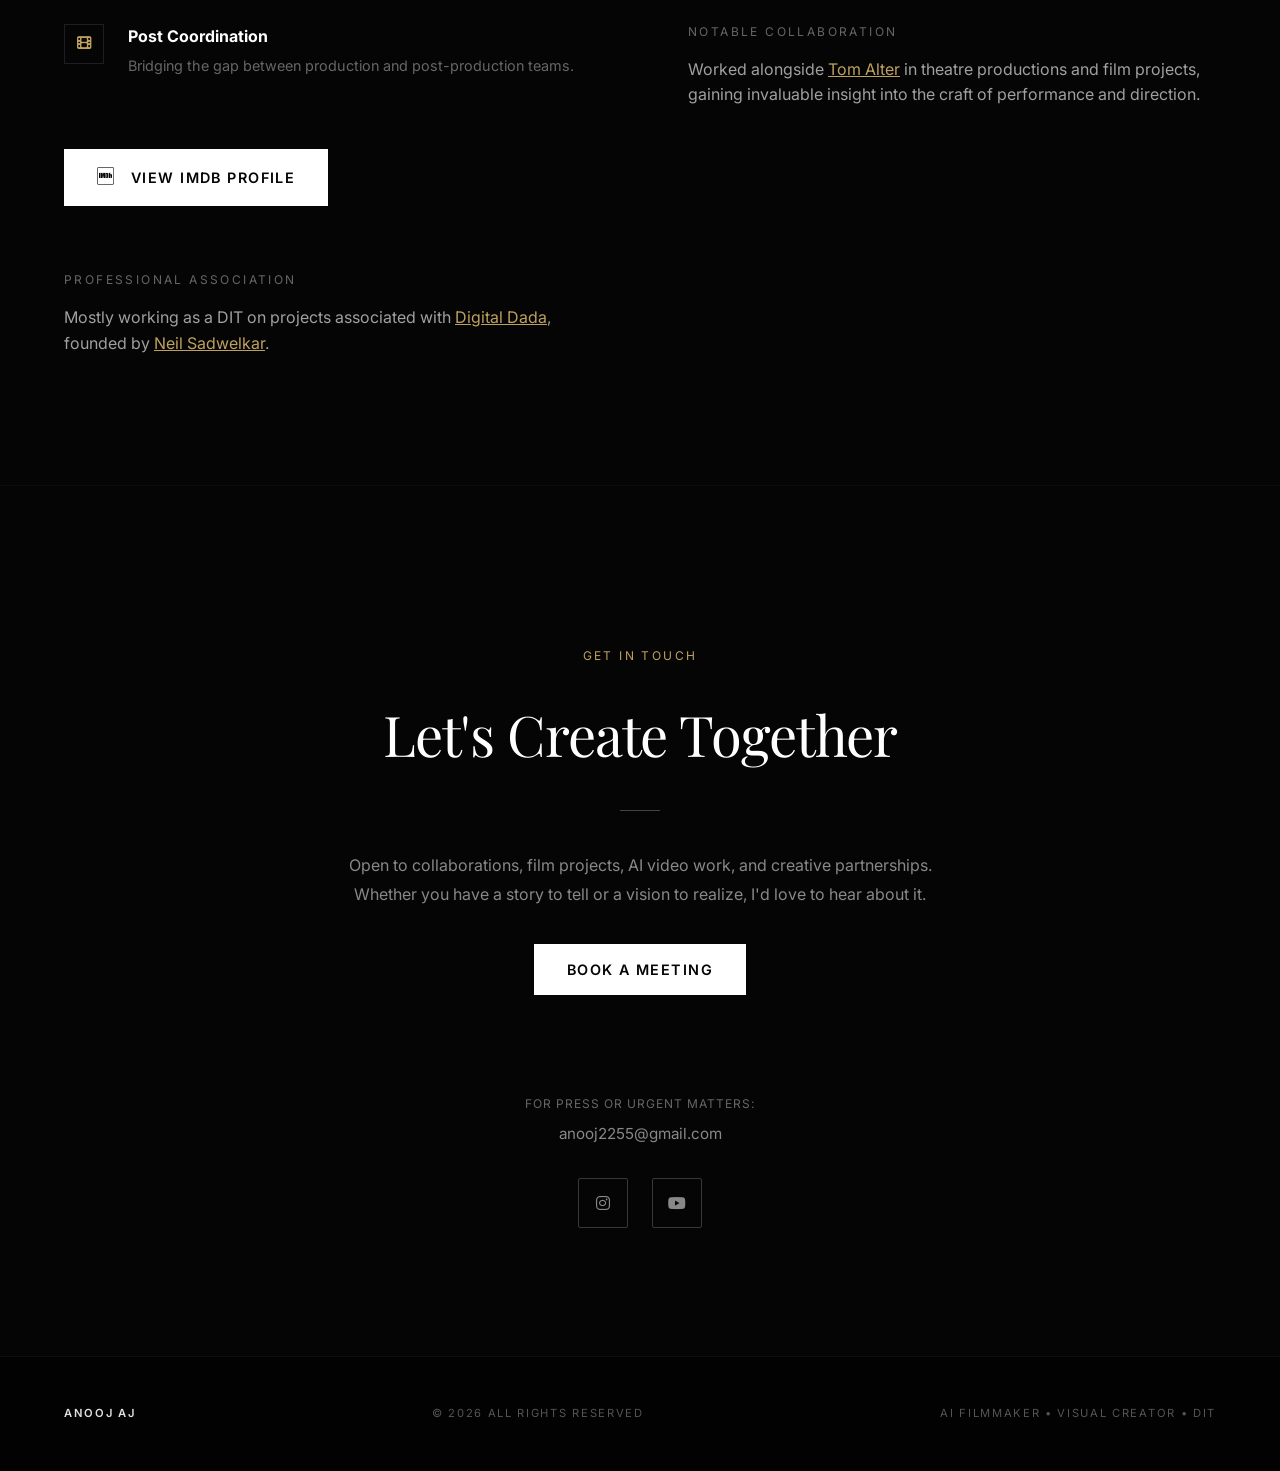
==== commit 8f3412c7: "Update Selected Works: update Trust Your DIT with new thumbnail and video link" ====
--- a/index.html
+++ b/index.html
@@ -224,11 +224,11 @@
             </a>
 
             <!-- 3. Trust Your DIT -->
-            <a href="https://youtu.be/1Nnyn8UItF8?si=SJRx9yOaDsI9TfzB" target="_blank" class="grid-item">
-                <img src="images/dit_awareness.png" alt="Trust Your DIT">
+            <a href="https://youtu.be/1Nnyn8UItF8?si=PYBNJsqG4yJmZQS0" target="_blank" class="grid-item">
+                <img src="images/New_Trust%20your%20DIT_Project%20.png" alt="Trust Your DIT">
                 <div class="grid-overlay">
                     <i class="fas fa-play fa-2x"></i>
-                    <p class="grid-tagline">"Where every frame is trusted."</p>
+                    <p class="grid-tagline">"The role that protects your footage."</p>
                 </div>
             </a>
 
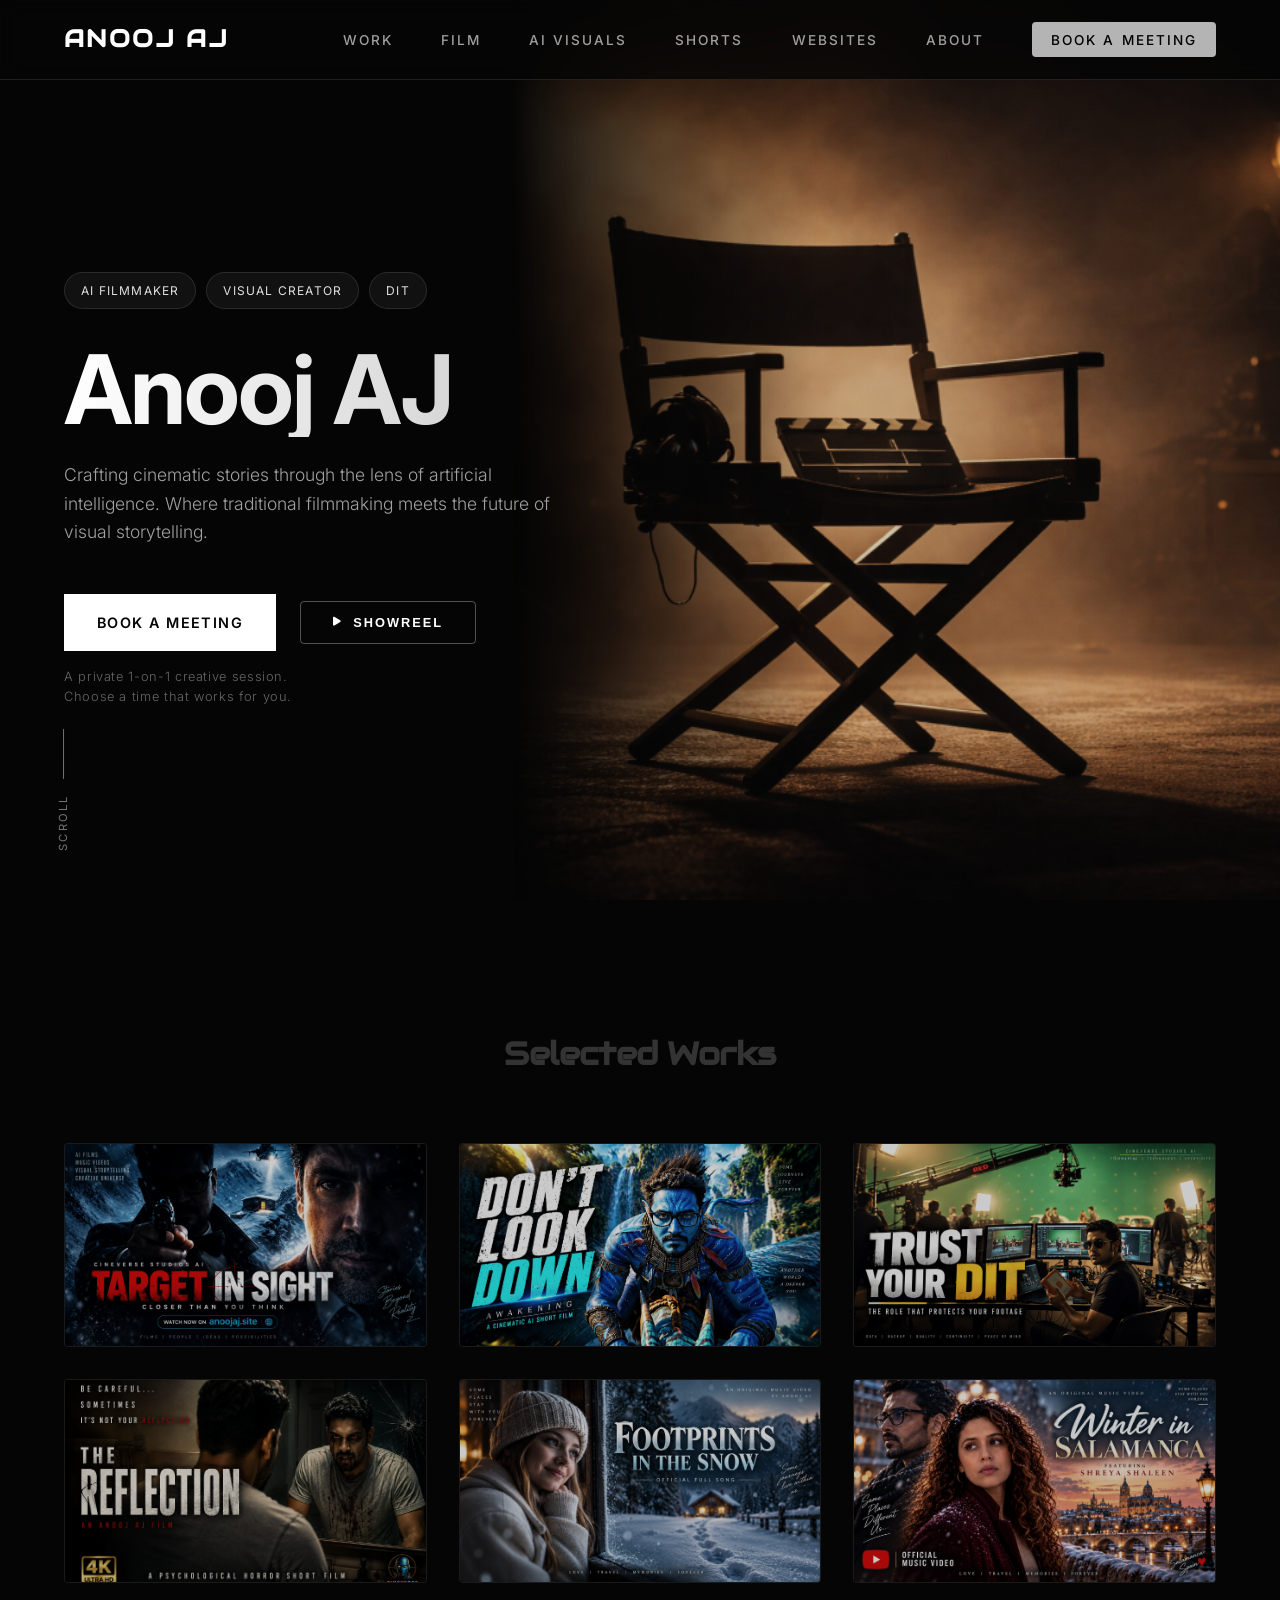
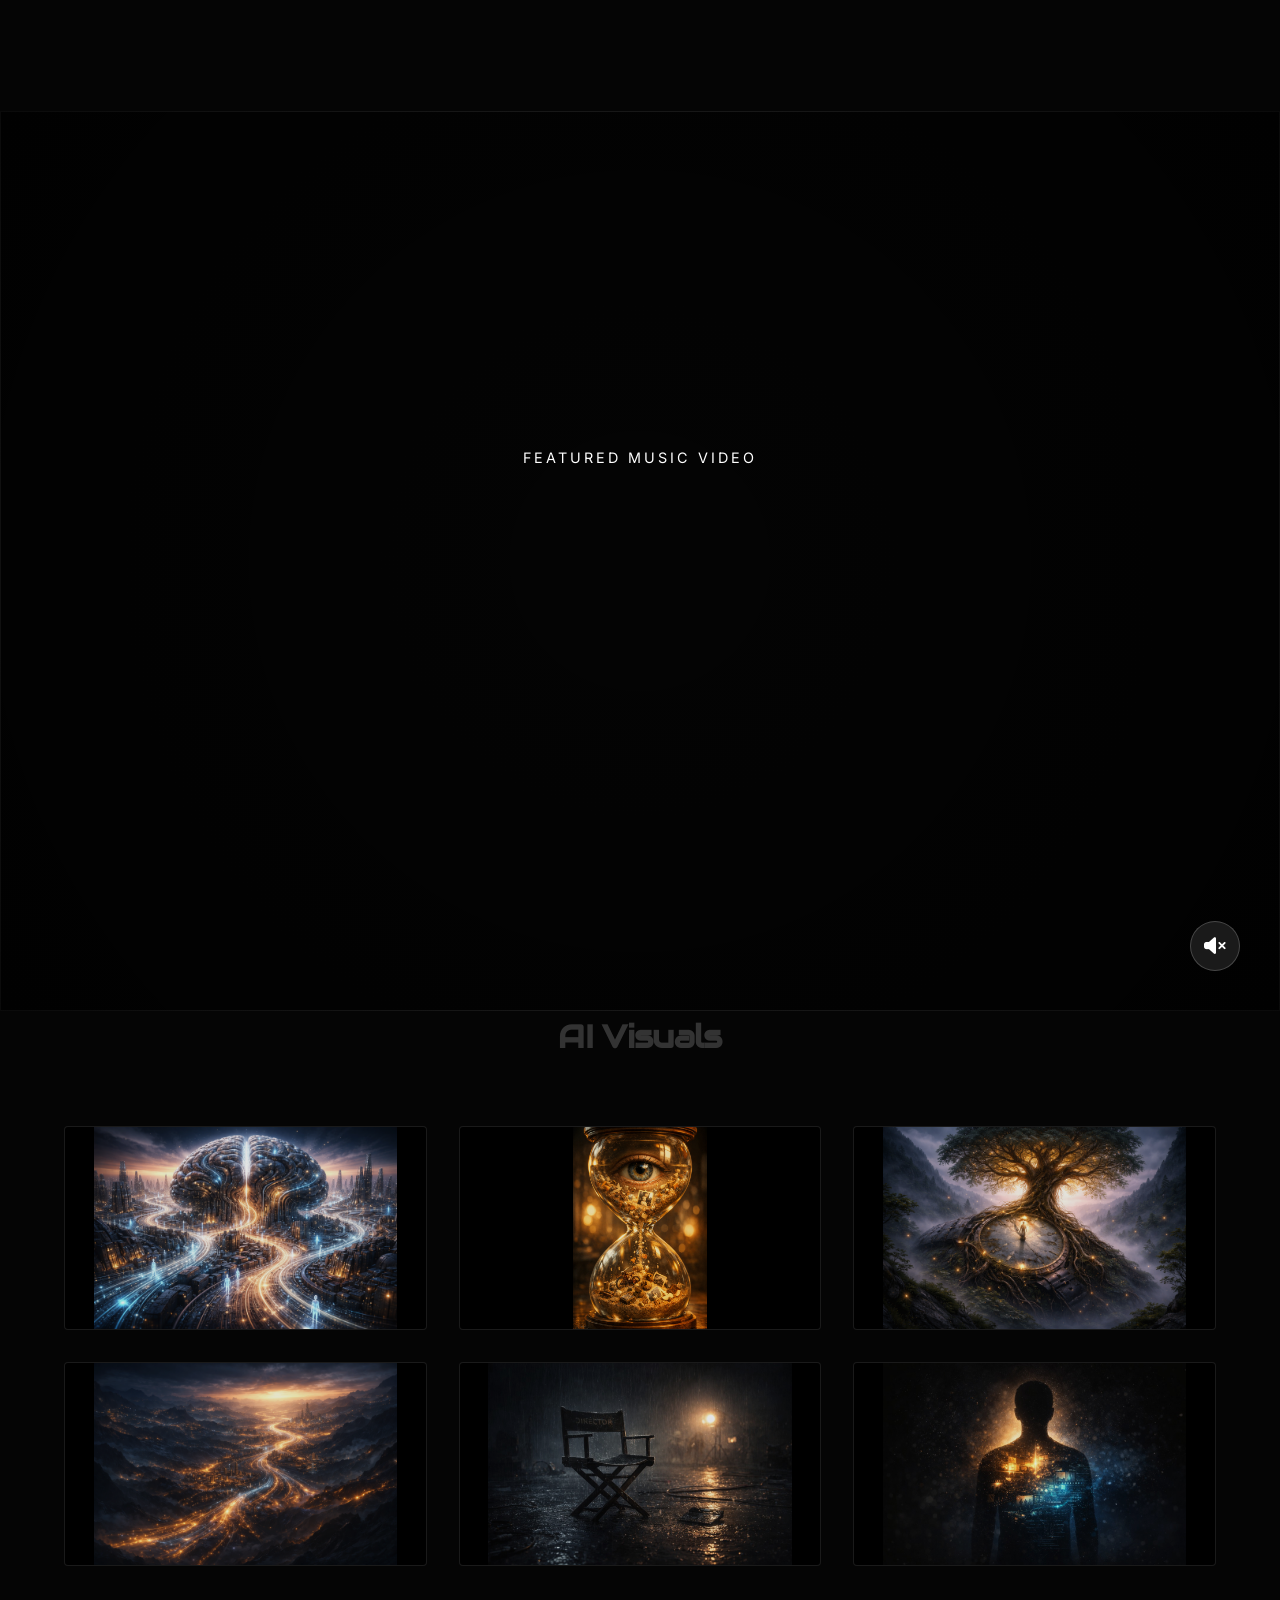
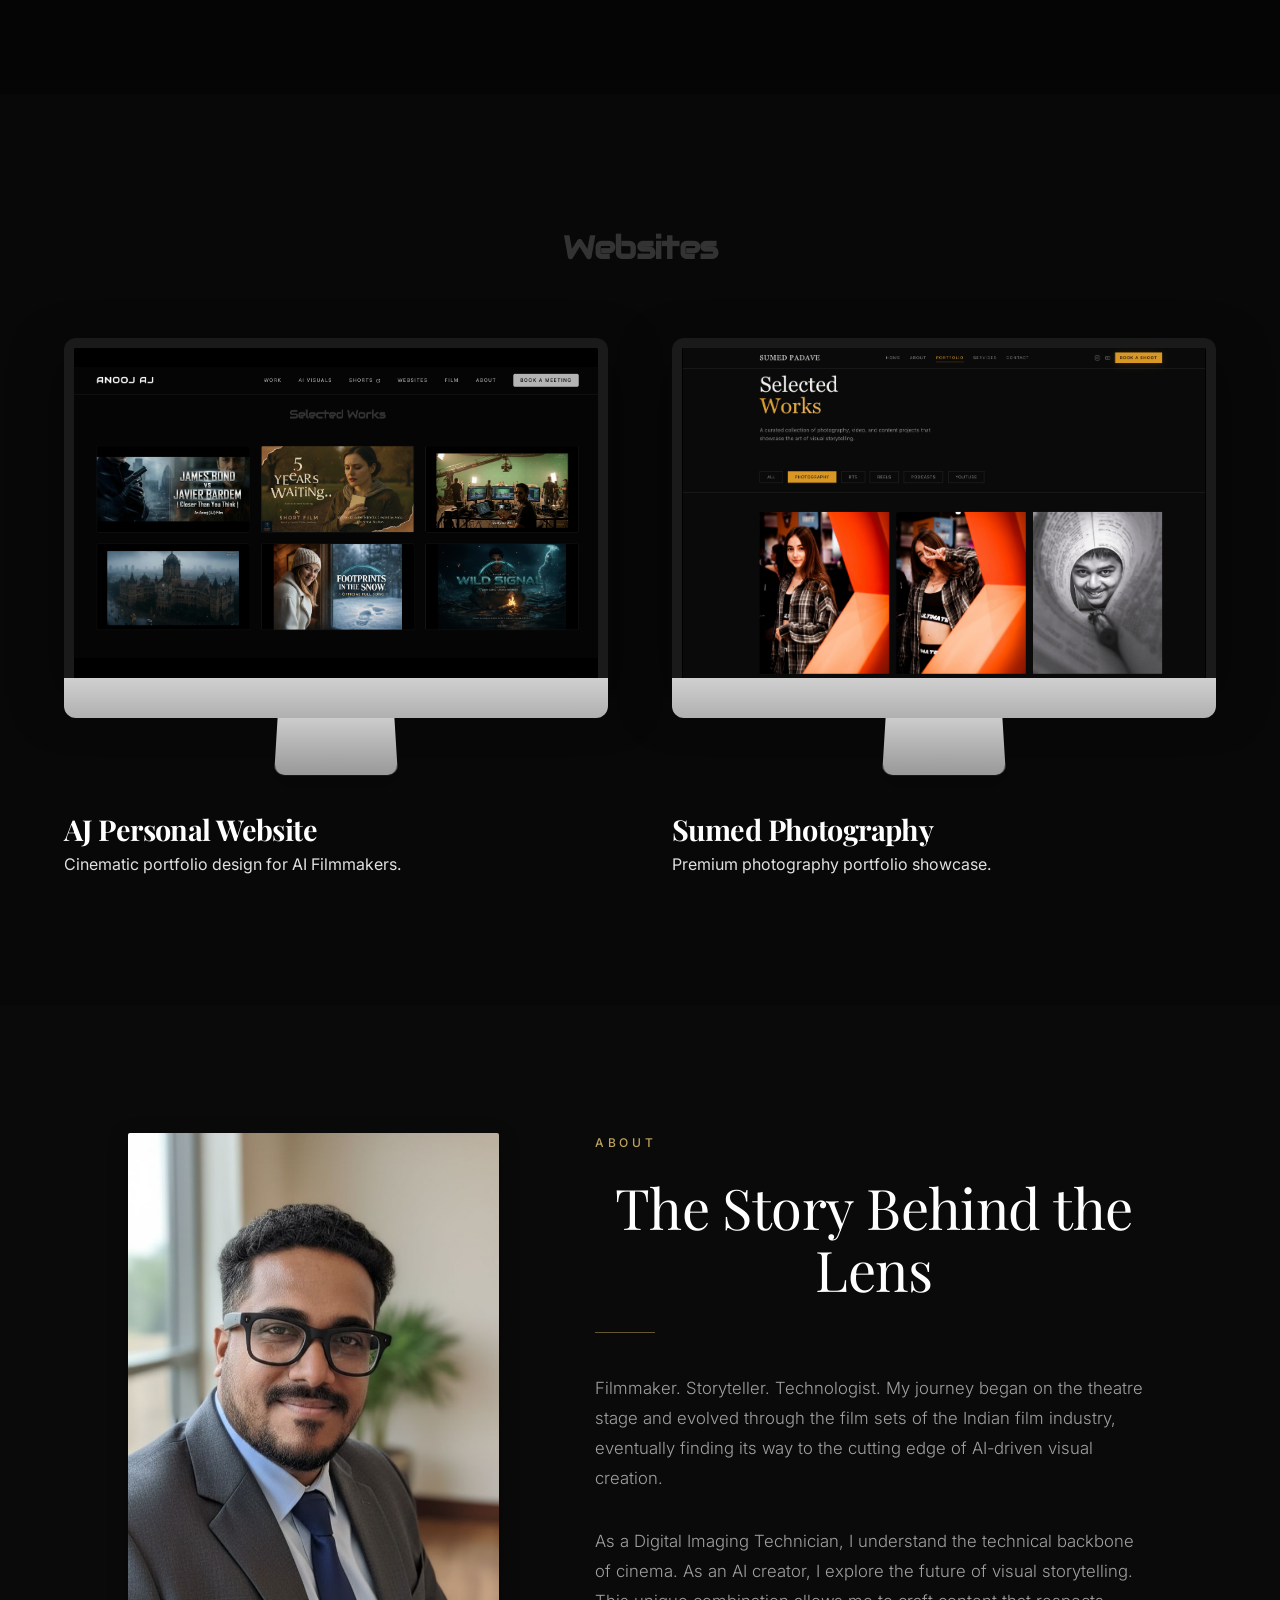
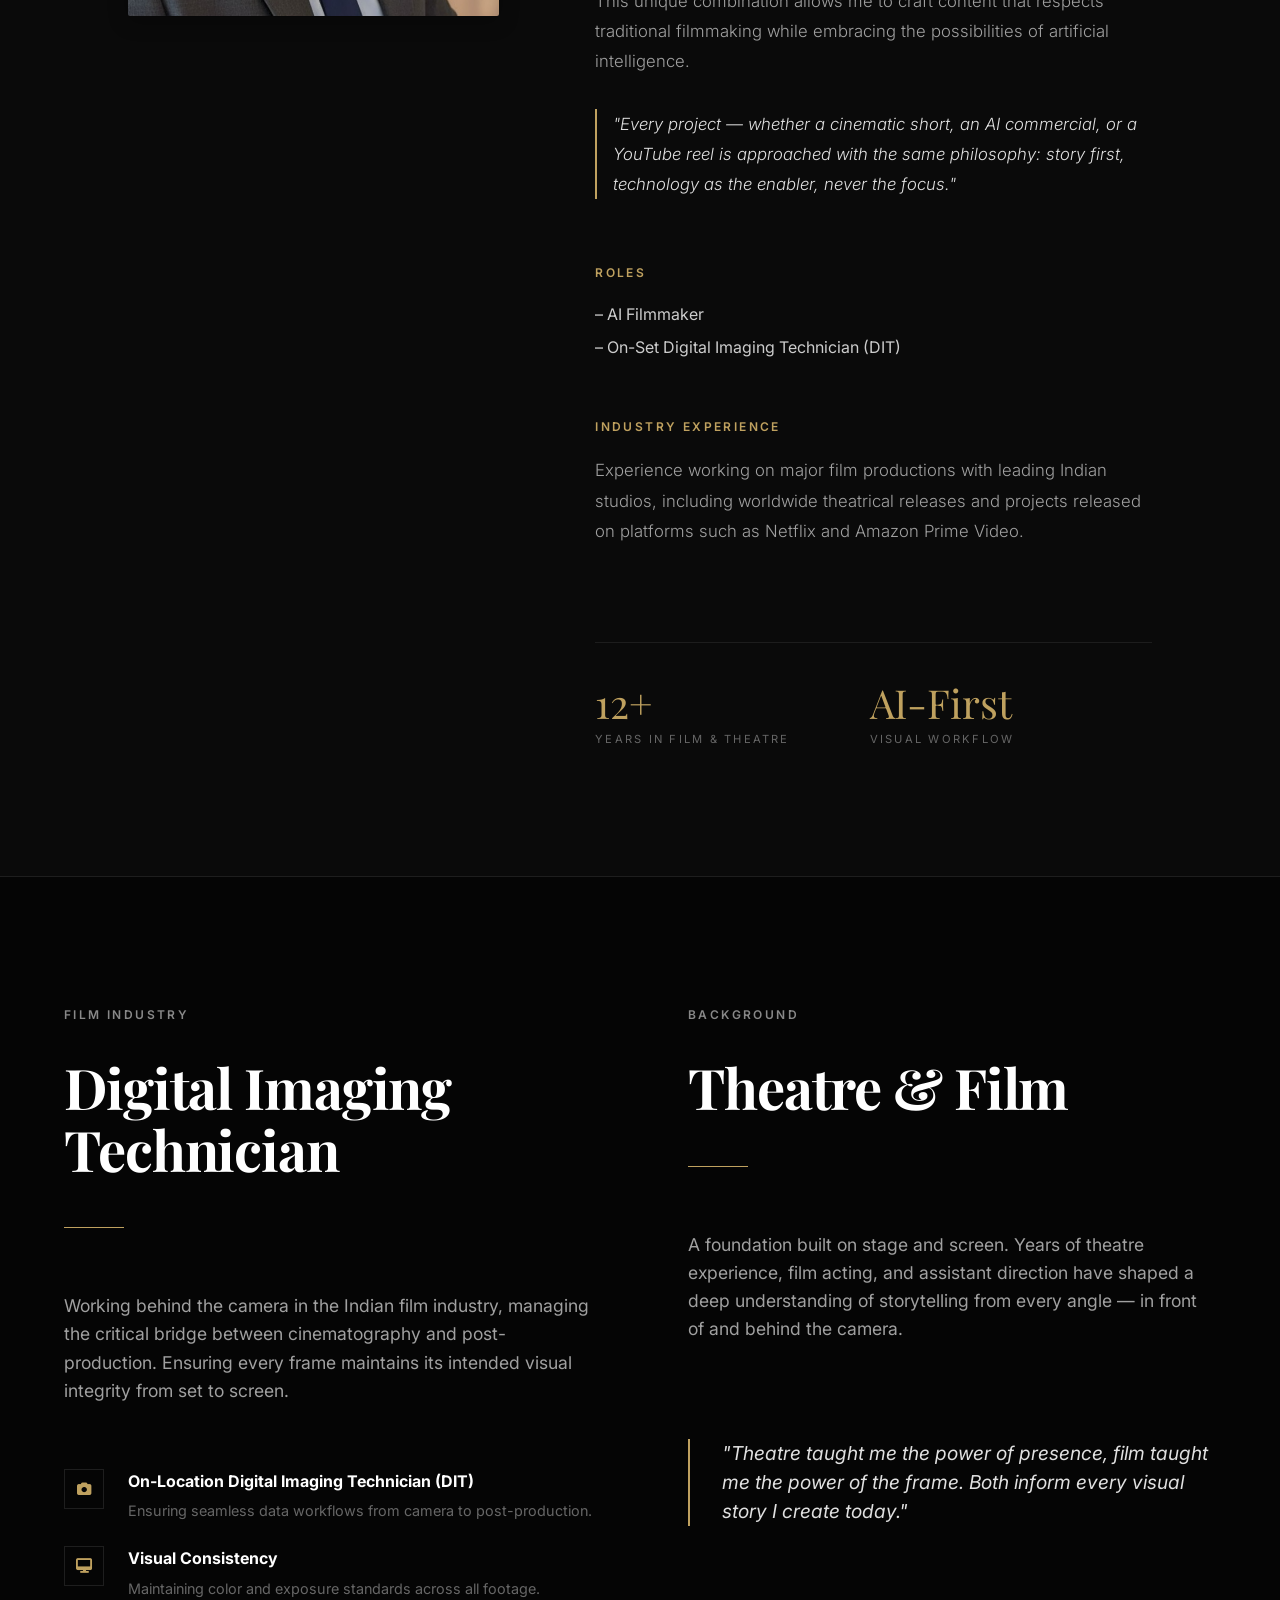
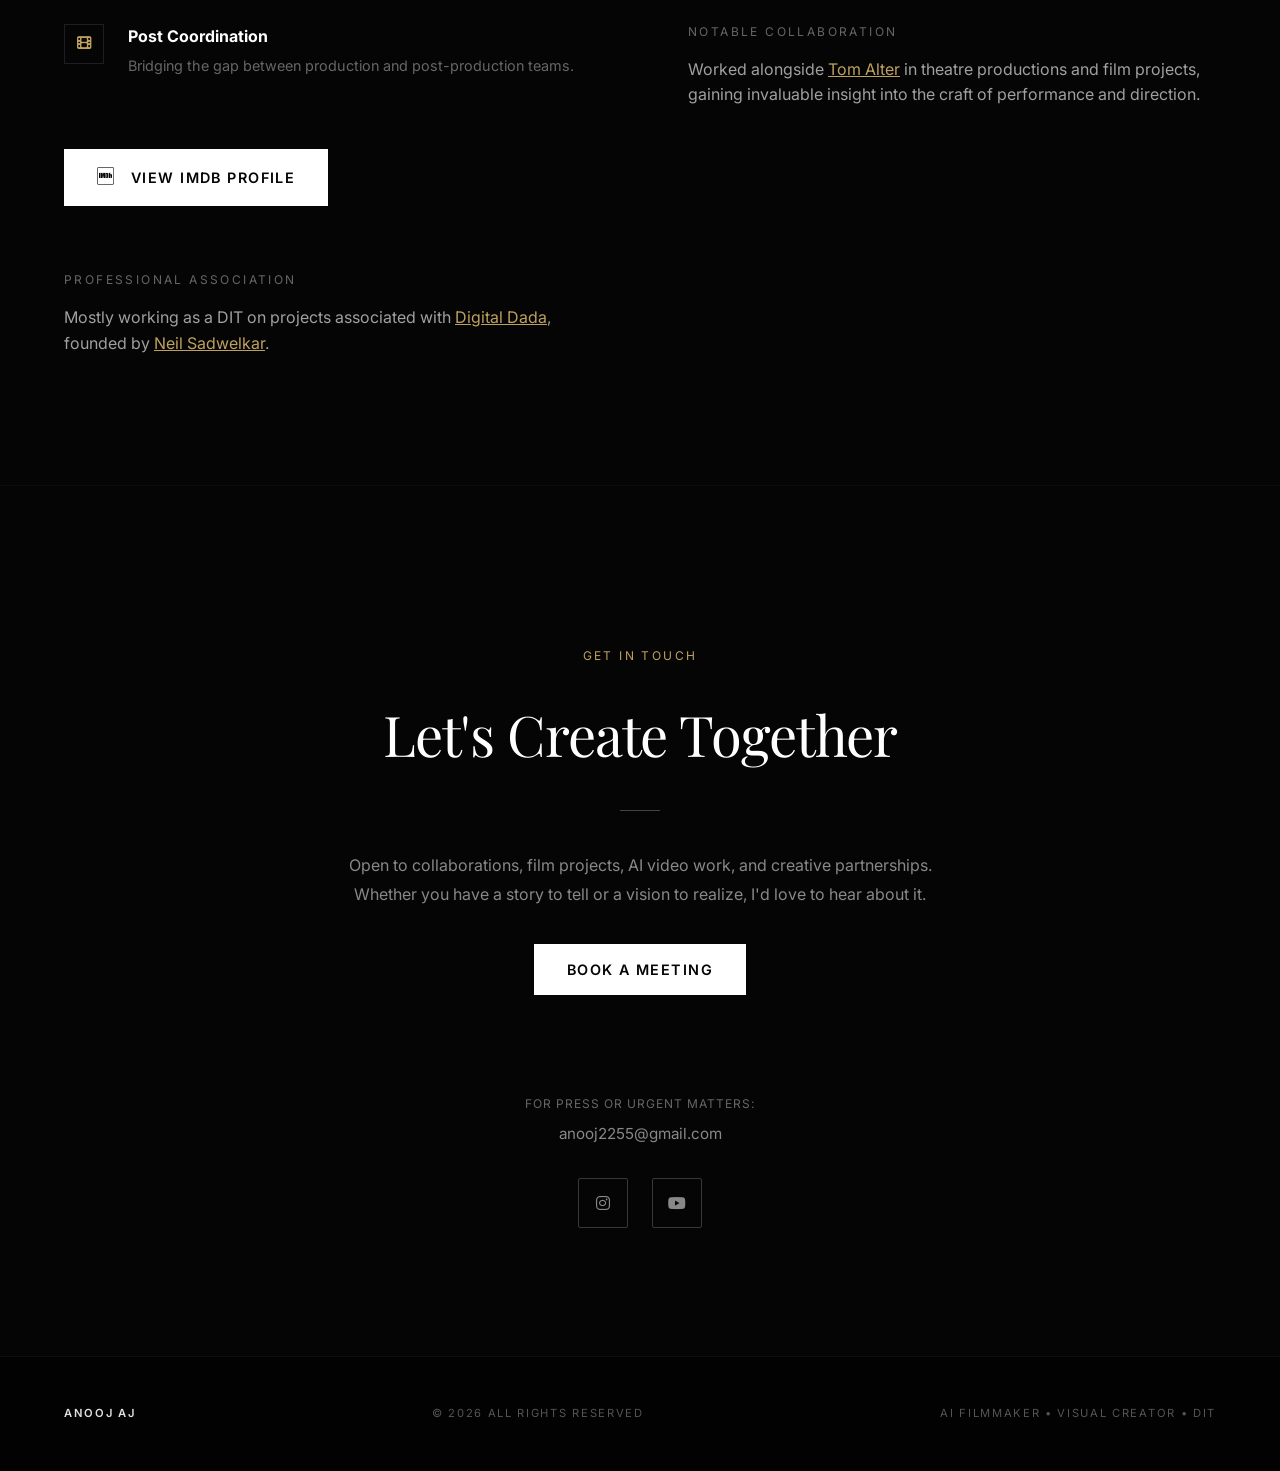
==== commit 7b10c084: "Update Footprints in the Snow thumbnail with new image" ====
--- a/index.html
+++ b/index.html
@@ -60,7 +60,7 @@
 
             <div class="project-media">
                 <!-- Using image as placeholder for video per request design, or embed iframe if preferred. Using image + link for now -->
-                <img src="images/footprints_snow.png" alt="Footprints in the Snow Scene" class="project-hero-img">
+                <img src="images/footprints_snow_new.png" alt="Footprints in the Snow Scene" class="project-hero-img">
                 <div class="play-overlay">
                     <!-- Visual cue only -->
                 </div>
@@ -225,10 +225,10 @@
 
             <!-- 3. Trust Your DIT -->
             <a href="https://youtu.be/1Nnyn8UItF8?si=PYBNJsqG4yJmZQS0" target="_blank" class="grid-item">
-                <img src="images/New_Trust%20your%20DIT_Project%20.png" alt="Trust Your DIT">
+                <img src="images/trust_your_dit_new.png" alt="Trust Your DIT">
                 <div class="grid-overlay">
                     <i class="fas fa-play fa-2x"></i>
-                    <p class="grid-tagline">"The role that protects your footage."</p>
+                    <p class="grid-tagline">"Where every frame is trusted."</p>
                 </div>
             </a>
 
@@ -243,7 +243,7 @@
 
             <!-- 5. Footprints in the Snow -->
             <a href="https://youtu.be/uBWm4JyG2CA?si=zDPwQgaXnJgGZ0bp" target="_blank" class="grid-item">
-                <img src="images/footprints_snow.png" alt="Footprints in the Snow">
+                <img src="images/footprints_snow_new.png" alt="Footprints in the Snow">
                 <div class="grid-overlay">
                     <i class="fas fa-play fa-2x"></i>
                     <p class="grid-tagline">"Every step leaves a memory."</p>
